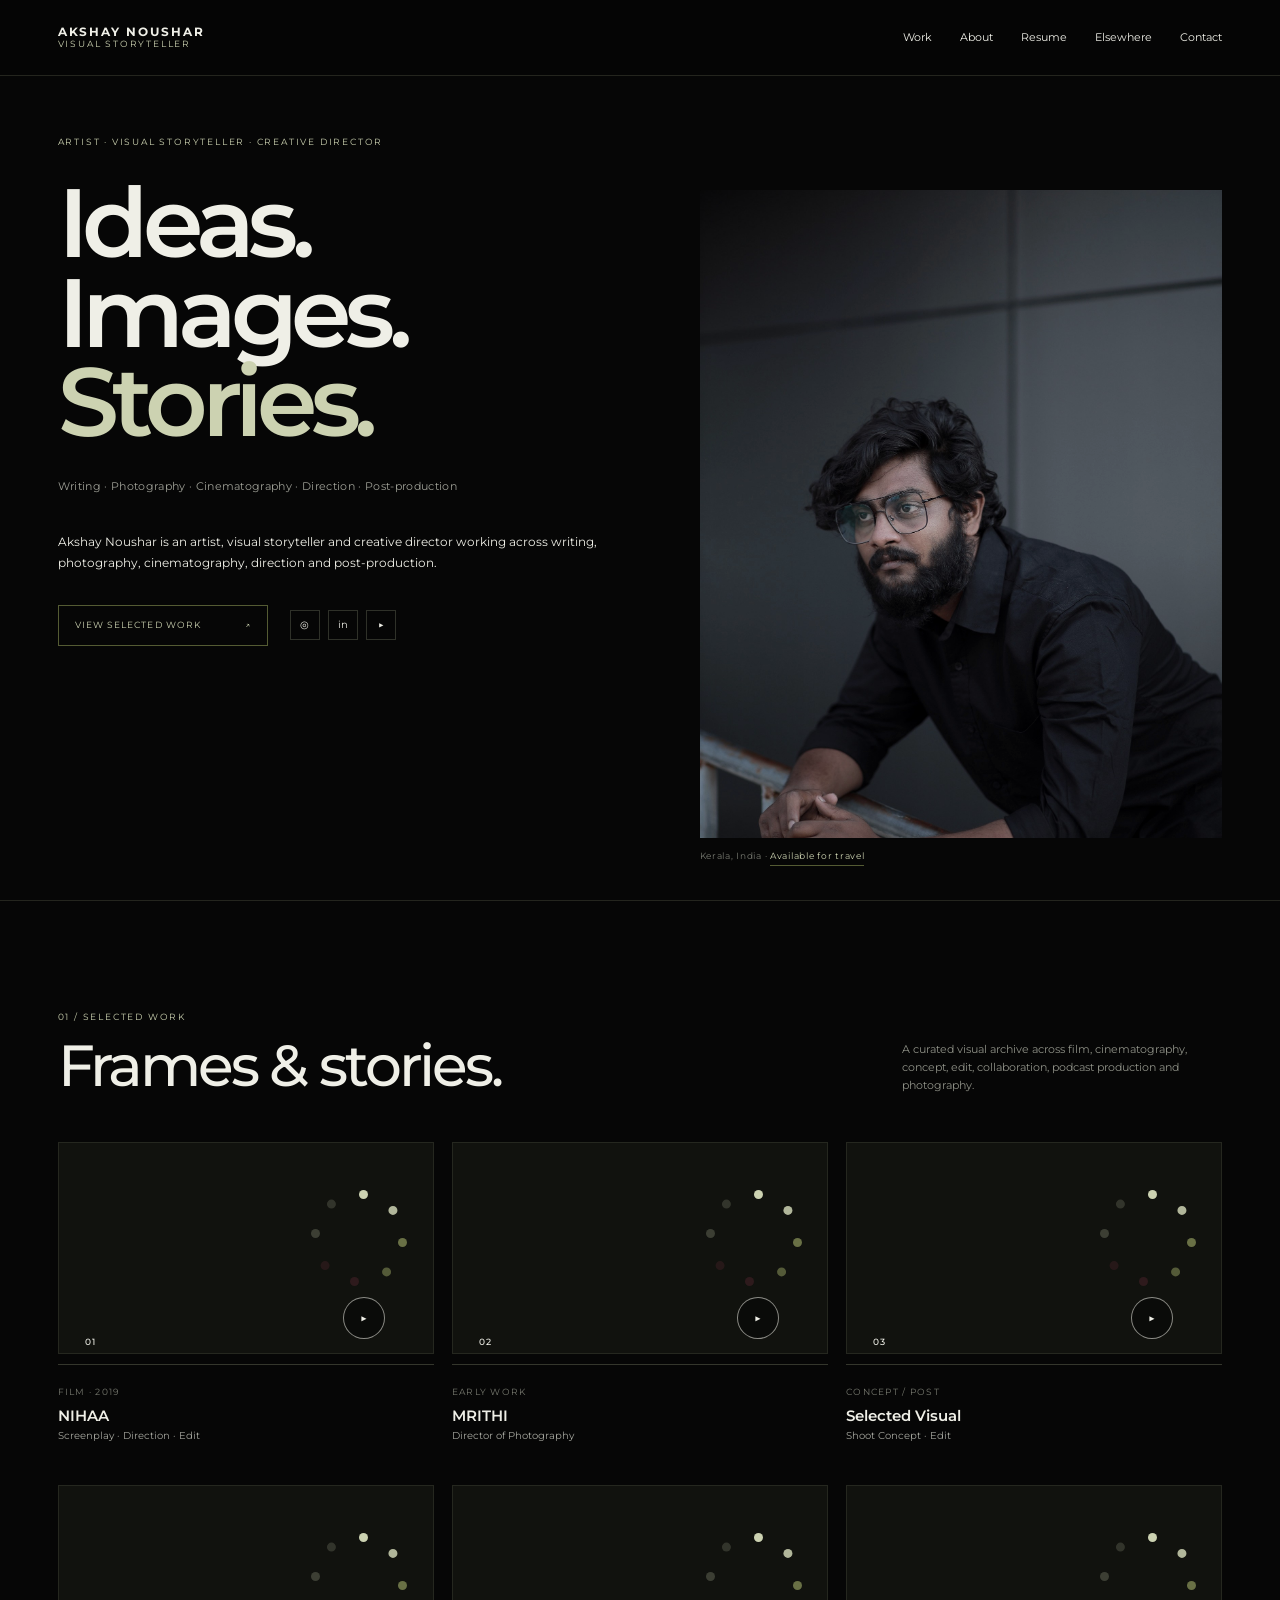
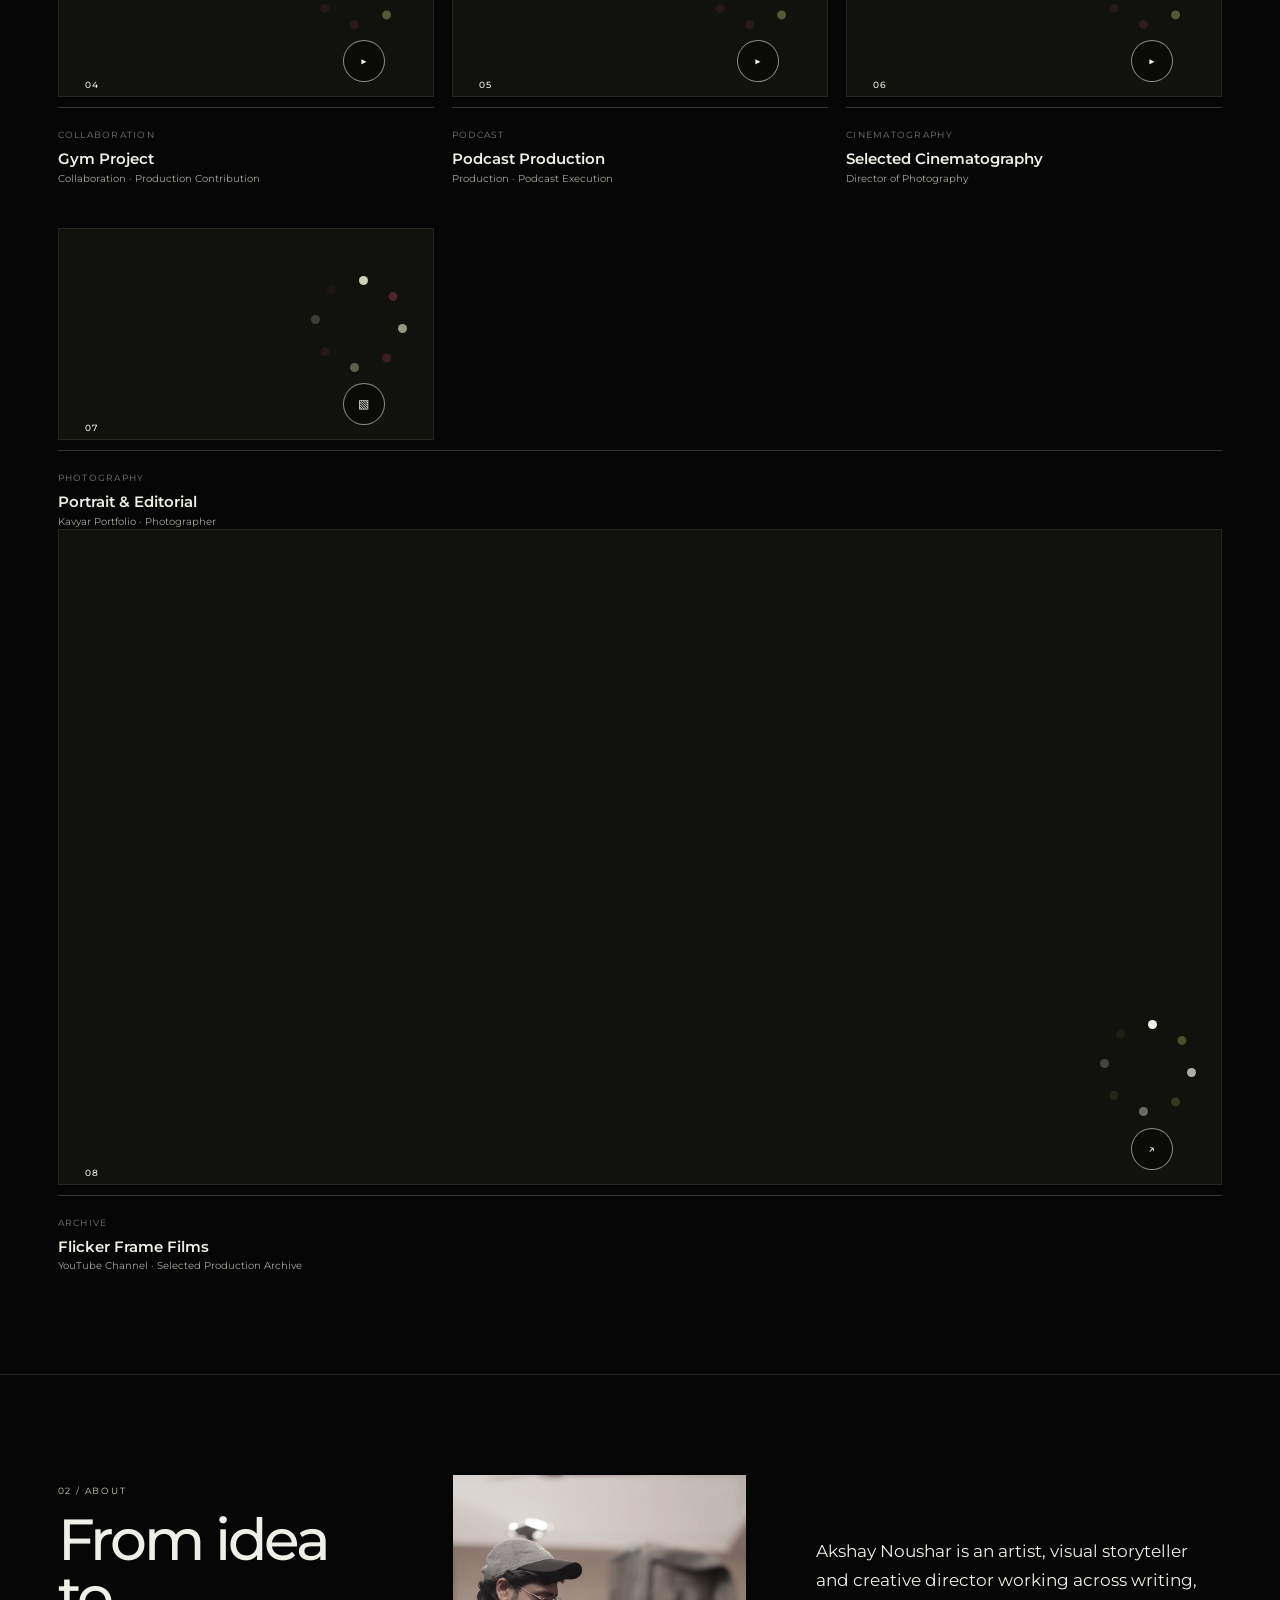
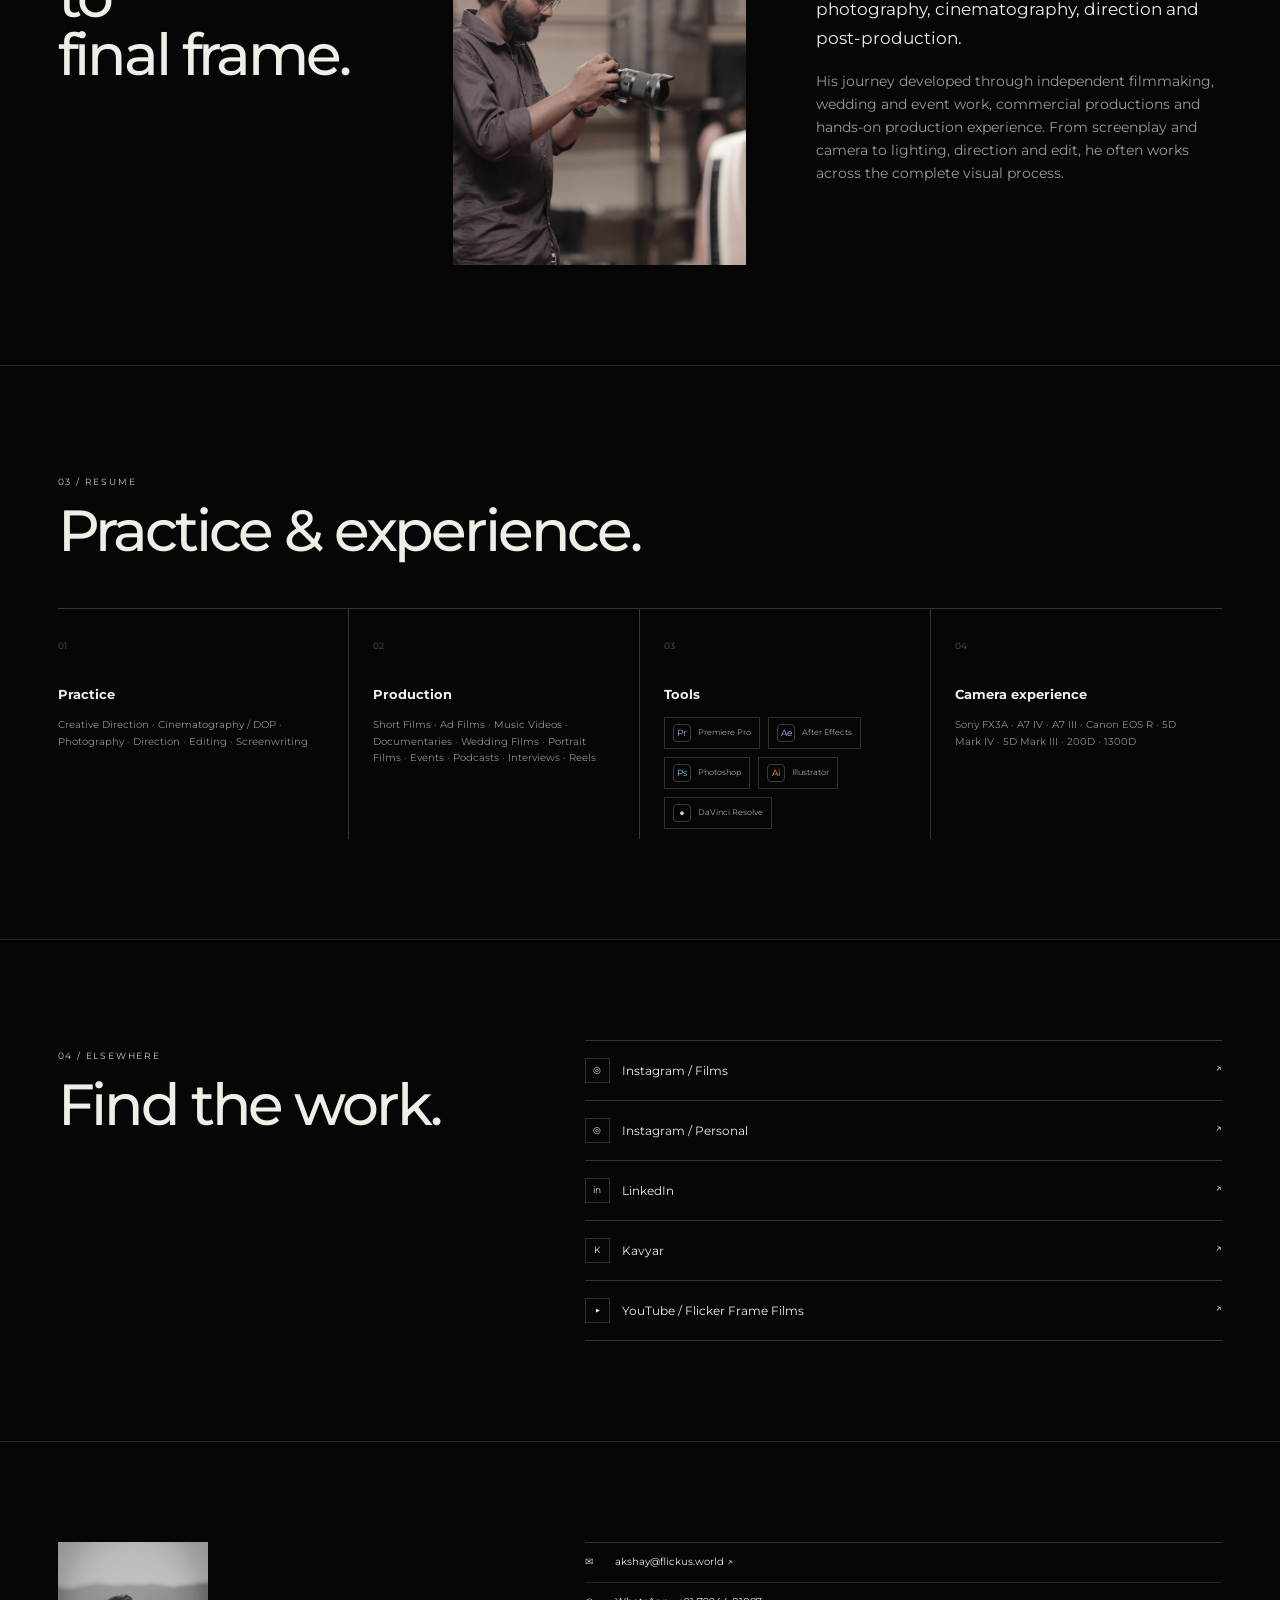
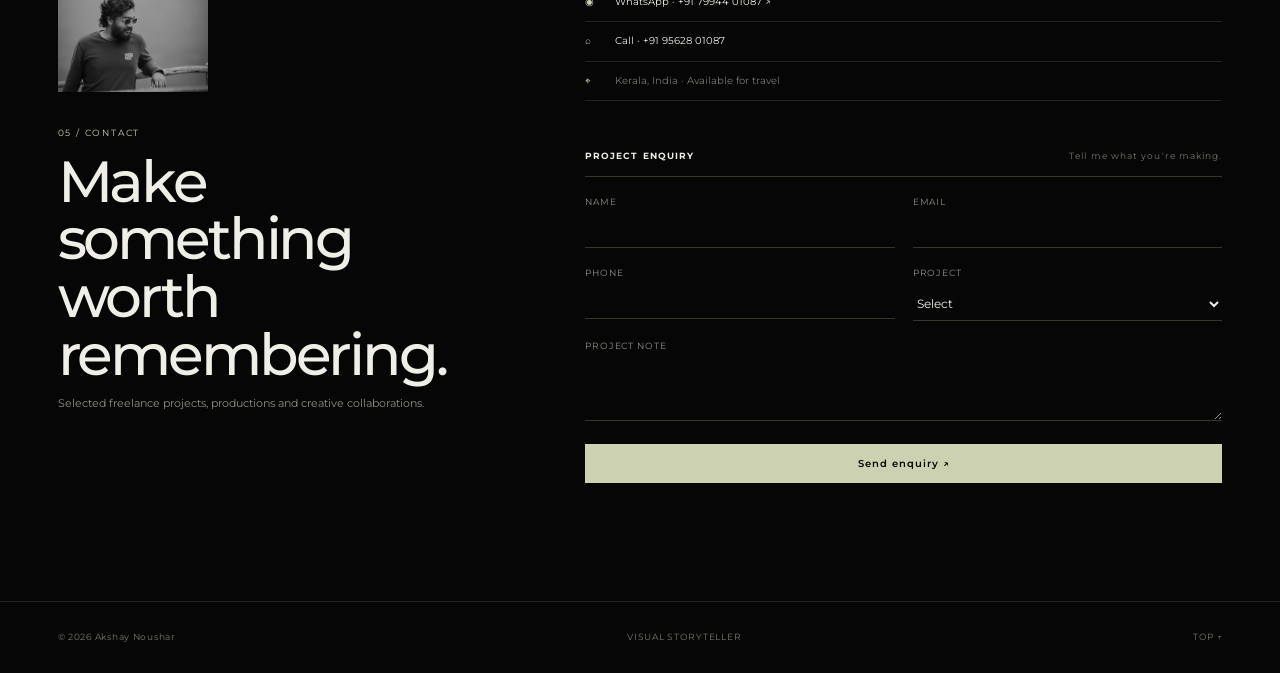
==== index.html @ 93a78020 "Add files via upload" ====
<!doctype html>
<html lang="en">
<head>
  <meta charset="utf-8">
  <meta name="viewport" content="width=device-width,initial-scale=1">
  <meta name="description" content="Akshay Noushar — Artist, Visual Storyteller and Creative Director working across writing, photography, cinematography, direction and post-production.">
  <meta name="theme-color" content="#060606">
  <title>Akshay Noushar — Visual Storyteller</title>
  <link rel="preconnect" href="https://fonts.googleapis.com">
  <link rel="preconnect" href="https://fonts.gstatic.com" crossorigin>
  <link href="https://fonts.googleapis.com/css2?family=Montserrat:wght@400;500;600;700&display=swap" rel="stylesheet">
  <link rel="stylesheet" href="styles.css">
</head>
<body>
<header class="site-header">
  <a class="brand" href="#top"><strong>AKSHAY NOUSHAR</strong><span>VISUAL STORYTELLER</span></a>
  <button class="menu-toggle" type="button" aria-label="Toggle navigation" aria-expanded="false">MENU</button>
  <nav><a href="#work">Work</a><a href="#about">About</a><a href="#resume">Resume</a><a href="#elsewhere">Elsewhere</a><a href="#contact">Contact</a></nav>
</header>

<main id="top">
  <section class="hero">
    <div class="hero-left">
      <p class="eyebrow">Artist · Visual Storyteller · Creative Director</p>
      <h1>Ideas.<br>Images.<br><span>Stories.</span></h1>
      <p class="hero-disciplines">Writing · Photography · Cinematography · Direction · Post-production</p>

      <div class="hero-intro">
        <p>Akshay Noushar is an artist, visual storyteller and creative director working across writing, photography, cinematography, direction and post-production.</p>
        <p class="muted">His journey developed through independent filmmaking, wedding and event work, commercial productions and hands-on production experience.</p>
      </div>

      <div class="hero-actions">
        <a class="primary-action" href="#work">View selected work <span>↗</span></a>
        <div class="hero-socials" aria-label="Social links">
          <a href="https://www.instagram.com/akshaynoushar_films/" target="_blank" rel="noopener" title="Instagram">◎</a>
          <a href="https://www.linkedin.com/in/akshay-noushar-1275891a0" target="_blank" rel="noopener" title="LinkedIn">in</a>
          <a href="https://youtube.com/@flickerframefilms?si=Lrnjm6PHdByJKTtD" target="_blank" rel="noopener" title="YouTube">▶</a>
        </div>
      </div>

      
    </div>

    <figure class="identity-reveal">
      <img src="assets/akshay-hero.jpg" alt="Akshay Noushar portrait">
      <figcaption>Kerala, India · <span>Available for travel</span></figcaption>
    </figure>
  </section>

  <section id="work" class="section">
    <div class="section-head">
      <div>
        <p class="eyebrow">01 / Selected work</p>
        <h2>Frames & stories.</h2>
      </div>
      <p>A curated visual archive across film, cinematography, concept, edit, collaboration, podcast production and photography.</p>
    </div>

    <div class="work-grid unified-work-grid">
      <a class="work-card media-card" href="https://youtu.be/g0v5l4ZB77M?si=HscOxM4LZ2izYEeh" target="_blank" rel="noopener">
        <div class="work-visual media-preview video-preview" style="--thumb:url('https://i.ytimg.com/vi/g0v5l4ZB77M/hqdefault.jpg')">
          <span class="media-index">01</span>
          <span class="motion-preview video-motion" aria-hidden="true">
            <span class="motion-ring">
              <i></i><i></i><i></i><i></i><i></i><i></i><i></i><i></i>
            </span>
            <b>▶</b>
          </span>
        </div>
        <div class="work-info">
          <small>Film · 2019</small>
          <h3>NIHAA</h3>
          <p>Screenplay · Direction · Edit</p>
        </div>
      </a>

      <a class="work-card media-card" href="https://youtu.be/LezGsm8gtJg?si=2vTfjHNnw-GvlhfK" target="_blank" rel="noopener">
        <div class="work-visual media-preview video-preview" style="--thumb:url('https://i.ytimg.com/vi/LezGsm8gtJg/hqdefault.jpg')">
          <span class="media-index">02</span>
          <span class="motion-preview video-motion" aria-hidden="true">
            <span class="motion-ring">
              <i></i><i></i><i></i><i></i><i></i><i></i><i></i><i></i>
            </span>
            <b>▶</b>
          </span>
        </div>
        <div class="work-info">
          <small>Early work</small>
          <h3>MRITHI</h3>
          <p>Director of Photography</p>
        </div>
      </a>

      <a class="work-card media-card" href="https://youtu.be/LINzHMtp7-U?si=jZ2MEyBoLm7suoaO" target="_blank" rel="noopener">
        <div class="work-visual media-preview video-preview" style="--thumb:url('https://i.ytimg.com/vi/LINzHMtp7-U/hqdefault.jpg')">
          <span class="media-index">03</span>
          <span class="motion-preview video-motion" aria-hidden="true">
            <span class="motion-ring">
              <i></i><i></i><i></i><i></i><i></i><i></i><i></i><i></i>
            </span>
            <b>▶</b>
          </span>
        </div>
        <div class="work-info">
          <small>Concept / Post</small>
          <h3>Selected Visual</h3>
          <p>Shoot Concept · Edit</p>
        </div>
      </a>

      <a class="work-card media-card" href="https://youtu.be/7NHYFHcjkng?si=zyYX8doVKWK6XlRh" target="_blank" rel="noopener">
        <div class="work-visual media-preview video-preview" style="--thumb:url('https://i.ytimg.com/vi/7NHYFHcjkng/hqdefault.jpg')">
          <span class="media-index">04</span>
          <span class="motion-preview video-motion" aria-hidden="true">
            <span class="motion-ring">
              <i></i><i></i><i></i><i></i><i></i><i></i><i></i><i></i>
            </span>
            <b>▶</b>
          </span>
        </div>
        <div class="work-info">
          <small>Collaboration</small>
          <h3>Gym Project</h3>
          <p>Collaboration · Production Contribution</p>
        </div>
      </a>

      <a class="work-card media-card" href="https://youtu.be/h9VwuTXTo1c?si=K-30pRHix6nvOApI" target="_blank" rel="noopener">
        <div class="work-visual media-preview video-preview" style="--thumb:url('https://i.ytimg.com/vi/h9VwuTXTo1c/hqdefault.jpg')">
          <span class="media-index">05</span>
          <span class="motion-preview video-motion" aria-hidden="true">
            <span class="motion-ring">
              <i></i><i></i><i></i><i></i><i></i><i></i><i></i><i></i>
            </span>
            <b>▶</b>
          </span>
        </div>
        <div class="work-info">
          <small>Podcast</small>
          <h3>Podcast Production</h3>
          <p>Production · Podcast Execution</p>
        </div>
      </a>

      <a class="work-card media-card" href="https://youtu.be/4HeXSKbcxkw?si=KJ66ke9r1fx-a3RX" target="_blank" rel="noopener">
        <div class="work-visual media-preview video-preview" style="--thumb:url('https://i.ytimg.com/vi/4HeXSKbcxkw/hqdefault.jpg')">
          <span class="media-index">06</span>
          <span class="motion-preview video-motion" aria-hidden="true">
            <span class="motion-ring">
              <i></i><i></i><i></i><i></i><i></i><i></i><i></i><i></i>
            </span>
            <b>▶</b>
          </span>
        </div>
        <div class="work-info">
          <small>Cinematography</small>
          <h3>Selected Cinematography</h3>
          <p>Director of Photography</p>
        </div>
      </a>

      <a class="work-card media-card" href="https://kavyar.com/t69mpfy2e90n" target="_blank" rel="noopener">
        <div class="work-visual media-preview gallery-preview">
          <span class="media-index">07</span>
          <span class="motion-preview gallery-motion" aria-hidden="true">
            <span class="motion-ring">
              <i></i><i></i><i></i><i></i><i></i><i></i><i></i><i></i>
            </span>
            <b>▧</b>
          </span>
        </div>
          <span class="media-action gallery-action" aria-hidden="true">▧</span>
        </div>
        <div class="work-info">
          <small>Photography</small>
          <h3>Portrait & Editorial</h3>
          <p>Kavyar Portfolio · Photographer</p>
        </div>
      </a>

      <a class="work-card media-card" href="https://youtube.com/@flickerframefilms?si=Lrnjm6PHdByJKTtD" target="_blank" rel="noopener">
        <div class="work-visual media-preview archive-preview">
          <span class="media-index">08</span>
          <span class="motion-preview archive-motion" aria-hidden="true">
            <span class="motion-ring">
              <i></i><i></i><i></i><i></i><i></i><i></i><i></i><i></i>
            </span>
            <b>↗</b>
          </span>
        </div>
          <span class="media-action external-action" aria-hidden="true">↗</span>
        </div>
        <div class="work-info">
          <small>Archive</small>
          <h3>Flicker Frame Films</h3>
          <p>YouTube Channel · Selected Production Archive</p>
        </div>
      </a>
    </div>
  </section>

  <section id="about" class="section about">
    <div class="about-title"><p class="eyebrow">02 / About</p><h2>From idea to<br>final frame.</h2></div>
    <figure class="about-image"><img src="assets/akshay-working.jpg" alt="Akshay Noushar working with a camera"></figure>
    <div class="about-copy">
      <p class="lead">Akshay Noushar is an artist, visual storyteller and creative director working across writing, photography, cinematography, direction and post-production.</p>
      <p>His journey developed through independent filmmaking, wedding and event work, commercial productions and hands-on production experience. From screenplay and camera to lighting, direction and edit, he often works across the complete visual process.</p>
    </div>
  </section>

  <section id="resume" class="section">
    <div class="section-head"><div><p class="eyebrow">03 / Resume</p><h2>Practice & experience.</h2></div></div>
    <div class="resume-grid">
      <div><span>01</span><h3>Practice</h3><p>Creative Direction · Cinematography / DOP · Photography · Direction · Editing · Screenwriting</p></div>
      <div><span>02</span><h3>Production</h3><p>Short Films · Ad Films · Music Videos · Documentaries · Wedding Films · Portrait Films · Events · Podcasts · Interviews · Reels</p></div>
      <div>
        <span>03</span><h3>Tools</h3>
        <div class="tool-list">
          <span class="tool-pill"><i class="app-icon pr">Pr</i>Premiere Pro</span>
          <span class="tool-pill"><i class="app-icon ae">Ae</i>After Effects</span>
          <span class="tool-pill"><i class="app-icon ps">Ps</i>Photoshop</span>
          <span class="tool-pill"><i class="app-icon ai">Ai</i>Illustrator</span>
          <span class="tool-pill"><i class="app-icon dv">●</i>DaVinci Resolve</span>
        </div>
      </div>
      <div><span>04</span><h3>Camera experience</h3><p>Sony FX3A · A7 IV · A7 III · Canon EOS R · 5D Mark IV · 5D Mark III · 200D · 1300D</p></div>
    </div>
  </section>

  <section id="elsewhere" class="section elsewhere">
    <div><p class="eyebrow">04 / Elsewhere</p><h2>Find the work.</h2></div>
    <div class="link-list">
      <a href="https://www.instagram.com/akshaynoushar_films/" target="_blank" rel="noopener"><span><i>◎</i>Instagram / Films</span><b>↗</b></a>
      <a href="https://www.instagram.com/akshay__noushar/" target="_blank" rel="noopener"><span><i>◎</i>Instagram / Personal</span><b>↗</b></a>
      <a href="https://www.linkedin.com/in/akshay-noushar-1275891a0" target="_blank" rel="noopener"><span><i>in</i>LinkedIn</span><b>↗</b></a>
      <a href="https://kavyar.com/t69mpfy2e90n" target="_blank" rel="noopener"><span><i>K</i>Kavyar</span><b>↗</b></a>
      <a href="https://youtube.com/@flickerframefilms?si=Lrnjm6PHdByJKTtD" target="_blank" rel="noopener"><span><i>▶</i>YouTube / Flicker Frame Films</span><b>↗</b></a>
    </div>
  </section>

  <section id="contact" class="section contact">
    <div class="contact-identity">
      <img src="assets/akshay-about.jpg" alt="Akshay Noushar">
      <p class="eyebrow">05 / Contact</p>
      <h2>Make something<br>worth remembering.</h2>
      <p>Selected freelance projects, productions and creative collaborations.</p>
    </div>

    <div class="contact-side">
      <div class="direct-links">
        <a href="mailto:akshay@flickus.world"><i>✉</i>akshay@flickus.world ↗</a>
        <a href="https://wa.me/917994401087" target="_blank" rel="noopener"><i>◉</i>WhatsApp · +91 79944 01087 ↗</a>
        <a href="tel:+919562801087"><i>⌕</i>Call · +91 95628 01087</a>
        <span><i>⌖</i>Kerala, India · Available for travel</span>
      </div>

      <form id="enquiry-form" class="enquiry-form">
        <div class="form-heading"><strong>PROJECT ENQUIRY</strong><span>Tell me what you're making.</span></div>
        <label>Name<input name="name" type="text" required></label>
        <label>Email<input name="email" type="email" required></label>
        <label>Phone<input name="phone" type="tel"></label>
        <label>Project<select name="project_type" required><option value="" selected disabled>Select</option><option>Photography</option><option>Cinematography</option><option>Direction</option><option>Editing / Post-production</option><option>Creative Direction</option><option>Other</option></select></label>
        <label>Project note<textarea name="message" rows="3" required></textarea></label>
        <button type="submit">Send enquiry ↗</button>
        <p id="form-status" class="form-status" aria-live="polite"></p>
      </form>
    </div>
  </section>
</main>

<footer><span>© <span id="year"></span> Akshay Noushar</span><span>VISUAL STORYTELLER</span><a href="#top">TOP ↑</a></footer>
<script src="script.js"></script>
</body>
</html>
---- styles.css ----
*{box-sizing:border-box}html{scroll-behavior:smooth}body{margin:0;background:#060606;color:#efefe7;font-family:"Montserrat",sans-serif;font-size:14px;line-height:1.65}a{color:inherit;text-decoration:none}img{display:block;width:100%}.site-header{height:76px;padding:0 4.5vw;display:flex;align-items:center;justify-content:space-between;position:sticky;top:0;z-index:20;background:rgba(6,6,6,.92);backdrop-filter:blur(16px);border-bottom:1px solid #24251e}.brand{display:flex;flex-direction:column;line-height:1.15}.brand strong{font-size:12px;letter-spacing:.16em}.brand span,.eyebrow{font-size:9px;letter-spacing:.2em;text-transform:uppercase;color:#ccd2b1}.site-header nav{display:flex;gap:28px;font-size:11px}.site-header nav a:hover{color:#ccd2b1}.menu-toggle{display:none;background:none;border:0;color:#efefe7;font:600 10px Montserrat;letter-spacing:.15em}

.hero{min-height:calc(100vh - 76px);padding:5.5vh 4.5vw 4vh;display:grid;grid-template-columns:minmax(0,1.05fr) minmax(360px,.95fr);gap:5vw;align-items:stretch}.hero-left{display:flex;flex-direction:column;min-width:0}.hero h1{font-size:clamp(58px,7.6vw,124px);line-height:.92;letter-spacing:-.065em;margin:20px 0 30px;font-weight:600}.hero h1 span{color:#ccd2b1}.hero-disciplines{font-size:11px;color:#9d9e95;letter-spacing:.03em;margin:0 0 34px}.hero-intro{max-width:620px;display:grid;gap:12px;margin-bottom:34px}.hero-intro p{font-size:14px;line-height:1.8;margin:0}.hero-intro .muted{color:#8c8e84;font-size:11px;max-width:560px}.hero-utility{margin-top:auto;display:grid;grid-template-columns:repeat(3,minmax(0,1fr));gap:22px;border-bottom:1px solid #2b2d25;padding-bottom:22px}.utility-group{min-width:0}.utility-group small{display:block;color:#77796f;font-size:8px;letter-spacing:.16em;margin-bottom:10px}.icon-row{display:flex;align-items:center;gap:12px;min-height:30px}.icon-row a,.icon-row span{width:28px;height:28px;display:grid;place-items:center;border:1px solid #2f3129;font-size:11px;font-weight:600;line-height:1;color:#efefe7}.icon-row a:hover{border-color:#ccd2b1;color:#ccd2b1}.app-icon{font-style:normal;border-radius:4px;font-size:9px!important}.app-icon.pr{color:#c9a7ff}.app-icon.ae{color:#a9b3ff}.app-icon.ps{color:#69d4ff}.app-icon.ai{color:#ff9e48}.app-icon.dv{color:#b9d6a5}.scroll-link{font-size:10px;letter-spacing:.1em;color:#ccd2b1;padding-top:18px;align-self:flex-start}

.identity-reveal{margin:0;align-self:stretch;display:flex;flex-direction:column;justify-content:flex-end;min-height:0}.identity-reveal img{width:100%;height:min(76vh,820px);object-fit:cover;object-position:center 40%;filter:saturate(.76) contrast(1.03)}.identity-reveal figcaption{font-size:9px;color:#797b72;margin-top:11px;letter-spacing:.08em}.identity-reveal figcaption span{color:#ccd2b1;border-bottom:1px solid #545b33;padding-bottom:4px}

.section{padding:100px 4.5vw;border-top:1px solid #24251e}.section-head{display:grid;grid-template-columns:1fr 320px;gap:40px;align-items:end;margin-bottom:48px}.section h2{font-size:clamp(34px,4.5vw,70px);line-height:1;letter-spacing:-.055em;margin:12px 0 0;font-weight:500}.section-head>p{font-size:11px;color:#8e9086;margin:0}

.work-grid{display:grid;grid-template-columns:repeat(3,1fr);gap:42px 18px}.work-card{display:block}.work-visual{aspect-ratio:16/9;padding:14px;display:flex;align-items:flex-end;justify-content:space-between;overflow:hidden;position:relative;transition:transform .35s ease,filter .35s ease;background:#171812}.work-visual::before{content:"";position:absolute;inset:0;background-image:var(--thumb);background-size:cover;background-position:center;filter:grayscale(.15) saturate(.75) contrast(1.05);transform:scale(1.02);transition:transform .45s ease,filter .45s ease}.work-visual::after{content:"";position:absolute;inset:0;background:linear-gradient(to top,rgba(6,6,6,.68),rgba(6,6,6,.05) 58%)}.work-visual.wine-tint::after{background:linear-gradient(to top,rgba(91,39,50,.72),rgba(6,6,6,.08) 62%)}.work-visual.sage-tint::after{background:linear-gradient(to top,rgba(204,210,177,.5),rgba(6,6,6,.06) 60%)}.work-visual.ink-tint::after{background:linear-gradient(to top,rgba(6,6,6,.82),rgba(6,6,6,.08) 64%)}.work-visual.moss-tint::after{background:linear-gradient(to top,rgba(84,91,51,.74),rgba(6,6,6,.06) 60%)}.work-card:hover .work-visual{transform:translateY(-3px)}.work-card:hover .work-visual::before{transform:scale(1.055);filter:grayscale(0) saturate(.9) contrast(1.05)}.work-visual span,.work-visual b{position:relative;z-index:2;font-size:9px;letter-spacing:.12em;font-weight:500}.editorial-preview{background:linear-gradient(135deg,#151712 0 48%,#545b33 48% 52%,#5b2732 52% 100%)}.editorial-preview::before,.editorial-preview::after{display:none}.editorial-word{position:absolute;left:14px;top:14px;font-size:clamp(20px,2.2vw,34px);line-height:.9;letter-spacing:-.04em;font-weight:600;color:#efefe7;opacity:.9}.work-info{padding-top:14px;border-top:1px solid #34362c;margin-top:10px}.work-info small{color:#77796f;font-size:9px;text-transform:uppercase;letter-spacing:.14em}.work-info h3{font-size:15px;margin:5px 0 2px;font-weight:600}.work-info p{font-size:10px;color:#a4a59d;margin:0}

.about{display:grid;grid-template-columns:.8fr .72fr 1fr;gap:5.5vw;align-items:start}.about-image{margin:0;overflow:hidden}.about-image img{aspect-ratio:3/4;object-fit:cover;object-position:28% center;filter:grayscale(.08) saturate(.78)}.about-copy{padding-top:45px;max-width:560px}.about-copy p{color:#9b9c94}.about-copy .lead{font-size:17px;line-height:1.7;color:#efefe7}

.resume-grid{display:grid;grid-template-columns:repeat(4,1fr);border-top:1px solid #34362c}.resume-grid>div{padding:24px 24px 10px 0;border-right:1px solid #34362c;min-height:190px}.resume-grid>div+div{padding-left:24px}.resume-grid>div:last-child{border-right:0}.resume-grid>div>span{font-size:9px;color:#545b33}.resume-grid h3{font-size:13px;margin:28px 0 12px}.resume-grid p{font-size:10px;color:#8f9188}.tool-list{display:flex;flex-wrap:wrap;gap:8px}.tool-pill{display:inline-flex!important;align-items:center;gap:7px;border:1px solid #2f3129;padding:6px 8px;font-size:8px!important;color:#a8aa9f!important}.tool-pill .app-icon{display:inline-grid;place-items:center;width:18px;height:18px;border:1px solid #393b32}

.elsewhere{display:grid;grid-template-columns:.8fr 1.2fr;gap:8vw}.link-list{border-top:1px solid #34362c}.link-list a{display:flex;justify-content:space-between;padding:17px 0;border-bottom:1px solid #34362c;font-size:12px}.link-list a:hover{color:#ccd2b1}.link-list a span{display:flex;align-items:center;gap:12px}.link-list i{display:grid;place-items:center;width:25px;height:25px;border:1px solid #2f3129;font-style:normal;font-size:9px}.link-list b{font-weight:400}

.contact{display:grid;grid-template-columns:.8fr 1.2fr;gap:8vw}.contact-identity img{width:150px;aspect-ratio:1/1;object-fit:cover;object-position:center 30%;margin-bottom:34px;filter:grayscale(1);opacity:.82}.contact-identity>p:not(.eyebrow){max-width:390px;color:#8e9086;font-size:11px}.direct-links{display:flex;flex-direction:column;border-top:1px solid #34362c;margin-bottom:48px}.direct-links>*{padding:11px 0;border-bottom:1px solid #24251e;font-size:10px;display:flex;align-items:center;gap:10px}.direct-links i{font-style:normal;width:20px;color:#ccd2b1}.direct-links a:hover{color:#ccd2b1}.direct-links span{color:#77796f}

.enquiry-form{display:grid;grid-template-columns:1fr 1fr;gap:18px}.form-heading{grid-column:1/-1;display:flex;justify-content:space-between;border-bottom:1px solid #34362c;padding-bottom:12px}.form-heading strong,.form-heading span{font-size:9px;letter-spacing:.12em}.form-heading span{color:#77796f}.enquiry-form label{font-size:9px;text-transform:uppercase;letter-spacing:.1em;color:#8f9188}.enquiry-form input,.enquiry-form select,.enquiry-form textarea{width:100%;margin-top:6px;background:transparent;border:0;border-bottom:1px solid #34362c;color:#efefe7;padding:8px 0;font:400 12px Montserrat;outline:none;border-radius:0}.enquiry-form textarea{resize:vertical}.enquiry-form label:last-of-type{grid-column:1/-1}.enquiry-form button{grid-column:1/-1;background:#ccd2b1;color:#060606;border:0;padding:13px 16px;font:600 10px Montserrat;letter-spacing:.1em;cursor:pointer}.enquiry-form button:hover{background:#545b33;color:#efefe7}.form-status{grid-column:1/-1;font-size:10px;color:#ccd2b1;margin:0}footer{padding:28px 4.5vw;border-top:1px solid #24251e;display:flex;justify-content:space-between;font-size:9px;color:#77796f;letter-spacing:.08em}

@media(max-width:980px){.hero{grid-template-columns:1fr .8fr;gap:4vw}.hero-utility{grid-template-columns:1fr 1fr}.utility-group:last-child{grid-column:1/-1}.work-grid{grid-template-columns:repeat(2,1fr)}.resume-grid{grid-template-columns:1fr 1fr}.resume-grid>div:nth-child(2){border-right:0}}

@media(max-width:850px){.site-header{height:66px}.menu-toggle{display:block}.site-header nav{display:none;position:absolute;top:66px;left:0;right:0;background:#060606;padding:25px 4.5vw;flex-direction:column;border-bottom:1px solid #34362c}.site-header nav.open{display:flex}.hero{min-height:auto;padding-top:55px;grid-template-columns:1fr}.hero h1{font-size:clamp(58px,16vw,100px)}.identity-reveal{width:min(72vw,520px);justify-self:end}.identity-reveal img{height:auto;aspect-ratio:3/4}.hero-utility{grid-template-columns:repeat(3,1fr)}.utility-group:last-child{grid-column:auto}.section{padding:72px 4.5vw}.section-head{grid-template-columns:1fr;margin-bottom:34px}.section-head>p{max-width:420px}.about{grid-template-columns:1fr 1fr}.about-title{grid-column:1/-1}.about-copy{padding-top:0}.elsewhere,.contact{grid-template-columns:1fr;gap:48px}}

@media(max-width:560px){.hero{padding-left:5vw;padding-right:5vw}.hero h1{font-size:16vw;line-height:.96}.hero-disciplines{font-size:9px;line-height:1.8}.hero-intro p{font-size:12px}.hero-utility{grid-template-columns:1fr 1fr;gap:18px}.utility-group:last-child{grid-column:1/-1}.identity-reveal{width:100%}.section{padding:62px 5vw}.work-grid{grid-template-columns:1fr}.work-info h3{font-size:13px}.about{grid-template-columns:1fr}.about-title{grid-column:auto}.about-image{width:78vw}.resume-grid{grid-template-columns:1fr}.resume-grid>div,.resume-grid>div+div{padding:18px 0;border-right:0;border-bottom:1px solid #34362c;min-height:0}.resume-grid h3{margin:16px 0 8px}.enquiry-form{grid-template-columns:1fr}.enquiry-form label:last-of-type,.enquiry-form button,.form-heading,.form-status{grid-column:auto}footer{gap:15px;flex-wrap:wrap}}

/* V3.2 final approved composition */
.hero-intro{max-width:540px;margin-top:2px;margin-bottom:28px}
.hero-intro p:first-child{font-size:12px;line-height:1.75}
.hero-intro .muted{display:none}
.hero-actions{display:flex;align-items:center;gap:22px;margin-top:4px}
.primary-action{display:inline-flex;align-items:center;justify-content:space-between;gap:34px;border:1px solid #545b33;padding:12px 16px;min-width:210px;color:#ccd2b1;font-size:9px;letter-spacing:.12em;text-transform:uppercase}
.primary-action:hover{background:#ccd2b1;color:#060606}
.hero-socials{display:flex;gap:8px}
.hero-socials a{width:30px;height:30px;display:grid;place-items:center;border:1px solid #2f3129;font-size:10px}
.hero-socials a:hover{border-color:#ccd2b1;color:#ccd2b1}
.identity-reveal img{height:min(72vh,760px);object-position:center 48%}
.quick-ribbon{margin:0 4.5vw;padding:28px 0 32px;border-top:1px solid #34362c;border-bottom:1px solid #34362c;display:grid;grid-template-columns:1fr 1fr 1.15fr;gap:42px;align-items:start}
.ribbon-group small{display:block;font-size:8px;letter-spacing:.16em;color:#77796f;margin-bottom:12px}
.ribbon-icons{display:flex;gap:10px;align-items:center}
.ribbon-icons .app-icon,.connect-icons>*{width:30px;height:30px;display:grid;place-items:center;border:1px solid #2f3129;font-size:9px}
.connect-icons a:hover{border-color:#ccd2b1;color:#ccd2b1}
.quick-ribbon blockquote{margin:0;padding-left:34px;border-left:1px solid #2f3129;font-size:10px;line-height:1.7;color:#b5b6ae}
@media(max-width:850px){.quick-ribbon{grid-template-columns:1fr 1fr}.quick-ribbon blockquote{grid-column:1/-1;padding:20px 0 0;border-left:0;border-top:1px solid #24251e}.identity-reveal img{height:auto}}
@media(max-width:560px){.hero-actions{align-items:flex-start;flex-direction:column}.quick-ribbon{grid-template-columns:1fr;gap:24px}.quick-ribbon blockquote{grid-column:auto}}


/* Unified media preview system */
.unified-work-grid{align-items:start}
.media-card .media-preview{position:relative;isolation:isolate;border:1px solid #25271f;background:#11120e}
.media-card .media-preview::before{content:"";position:absolute;inset:0;background-image:var(--thumb);background-size:cover;background-position:center;filter:grayscale(.18) saturate(.72) contrast(1.05);transform:scale(1.015);transition:transform .45s ease,filter .45s ease}
.media-card .media-preview::after{content:"";position:absolute;inset:0;background:linear-gradient(to top,rgba(6,6,6,.66),rgba(6,6,6,.03) 62%);z-index:0}
.media-index{position:absolute;left:12px;top:11px;z-index:2;font-size:8px;letter-spacing:.15em;color:#efefe7}
.media-action{position:absolute;right:12px;bottom:12px;z-index:3;width:34px;height:34px;border:1px solid rgba(239,239,231,.72);background:rgba(6,6,6,.48);backdrop-filter:blur(5px);display:grid;place-items:center;border-radius:50%;font-size:11px;color:#efefe7;transition:background .25s ease,color .25s ease,border-color .25s ease,transform .25s ease}
.media-card:hover .media-action{background:#ccd2b1;color:#060606;border-color:#ccd2b1;transform:scale(1.04)}
.media-card:hover .media-preview::before{transform:scale(1.055);filter:grayscale(0) saturate(.92) contrast(1.04)}
.media-card .work-info{min-height:78px}
.media-card .work-info h3{line-height:1.25}
.media-card .work-info p{line-height:1.55}

.gallery-preview{background:linear-gradient(135deg,#171912 0 49%,#545b33 49% 51%,#5b2732 51% 100%)}
.gallery-preview::before,.gallery-preview::after{display:none}
.gallery-art{position:absolute;inset:14px 58px 14px 14px}
.gallery-frame{position:absolute;display:block;border:1px solid rgba(239,239,231,.35);background:linear-gradient(145deg,rgba(239,239,231,.06),rgba(6,6,6,.12))}
.frame-a{left:0;top:10%;width:52%;height:72%;transform:rotate(-4deg)}
.frame-b{left:27%;top:4%;width:56%;height:78%;background:#545b33;transform:rotate(3deg)}
.frame-c{right:0;bottom:0;width:46%;height:64%;background:#5b2732;transform:rotate(-2deg)}
.gallery-action{font-size:14px}

.archive-preview{background:linear-gradient(145deg,#0f100d,#1b1d16)}
.archive-preview::before,.archive-preview::after{display:none}
.archive-mark{position:absolute;left:14px;bottom:14px;font-size:clamp(26px,3vw,48px);font-weight:700;letter-spacing:-.06em;color:#ccd2b1;opacity:.92}
.external-action{font-size:15px}

@media(max-width:560px){
  .media-action{width:32px;height:32px;right:10px;bottom:10px}
  .gallery-art{inset:12px 52px 12px 12px}
}


/* FINAL MOTION SYSTEM — common animated preview language */
.media-card .media-preview{
  background:#11120e!important;
  overflow:hidden;
}
.media-card .media-preview::before,
.media-card .media-preview::after{
  display:none!important;
}
.gallery-preview,
.archive-preview{
  background:#11120e!important;
}
.gallery-art,
.archive-mark,
.media-action{
  display:none!important;
}

.motion-preview{
  position:absolute;
  inset:0;
  display:grid;
  place-items:center;
}
.motion-preview b{
  position:relative;
  z-index:3;
  width:42px;
  height:42px;
  display:grid;
  place-items:center;
  border:1px solid rgba(239,239,231,.56);
  border-radius:50%;
  background:rgba(6,6,6,.54);
  color:#efefe7;
  font-size:12px;
  font-weight:500;
  transition:transform .25s ease,border-color .25s ease,color .25s ease,background .25s ease;
}
.motion-ring{
  position:absolute;
  width:110px;
  height:110px;
  animation:mediaOrbit 3.2s linear infinite;
}
.motion-ring i{
  --dot:9px;
  position:absolute;
  left:50%;
  top:50%;
  width:var(--dot);
  height:var(--dot);
  margin:calc(var(--dot) / -2);
  border-radius:50%;
  background:#ccd2b1;
  transform-origin:0 0;
  opacity:.18;
}
.motion-ring i:nth-child(1){transform:rotate(0deg) translateY(-48px);opacity:1}
.motion-ring i:nth-child(2){transform:rotate(45deg) translateY(-48px);opacity:.86}
.motion-ring i:nth-child(3){transform:rotate(90deg) translateY(-48px);opacity:.7}
.motion-ring i:nth-child(4){transform:rotate(135deg) translateY(-48px);opacity:.54}
.motion-ring i:nth-child(5){transform:rotate(180deg) translateY(-48px);opacity:.4}
.motion-ring i:nth-child(6){transform:rotate(225deg) translateY(-48px);opacity:.3}
.motion-ring i:nth-child(7){transform:rotate(270deg) translateY(-48px);opacity:.23}
.motion-ring i:nth-child(8){transform:rotate(315deg) translateY(-48px);opacity:.18}

.video-motion .motion-ring i:nth-child(1),
.video-motion .motion-ring i:nth-child(2){background:#ccd2b1}
.video-motion .motion-ring i:nth-child(3),
.video-motion .motion-ring i:nth-child(4){background:#8f985c}
.video-motion .motion-ring i:nth-child(5),
.video-motion .motion-ring i:nth-child(6){background:#5b2732}

.gallery-motion .motion-ring i{background:#ccd2b1}
.gallery-motion .motion-ring i:nth-child(even){background:#5b2732}
.archive-motion .motion-ring i{background:#545b33}
.archive-motion .motion-ring i:nth-child(odd){background:#efefe7}

.media-card:hover .motion-ring{
  animation-duration:1.7s;
}
.media-card:hover .motion-preview b{
  transform:scale(1.06);
  border-color:#ccd2b1;
  color:#060606;
  background:#ccd2b1;
}

@keyframes mediaOrbit{
  to{transform:rotate(360deg)}
}

@media (prefers-reduced-motion: reduce){
  .motion-ring{animation:none}
  .media-card:hover .motion-preview b{transform:none}
}
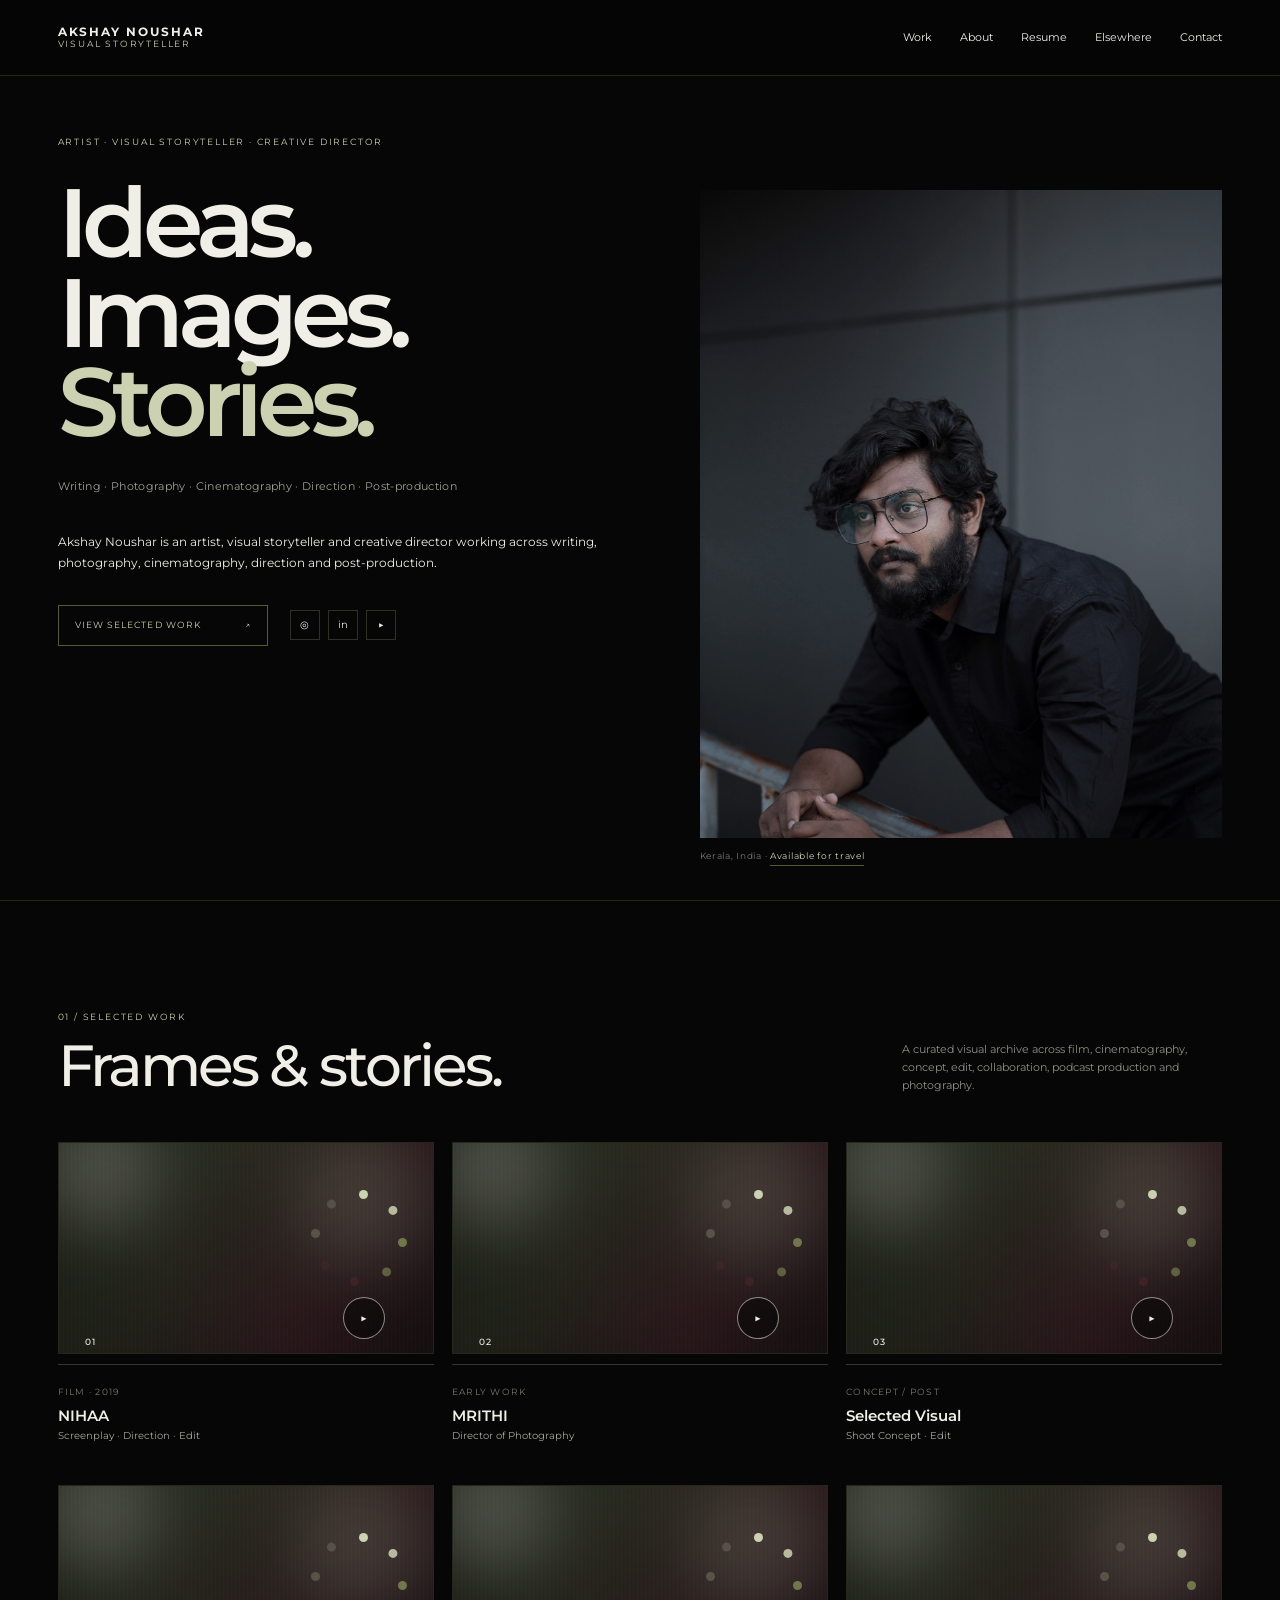
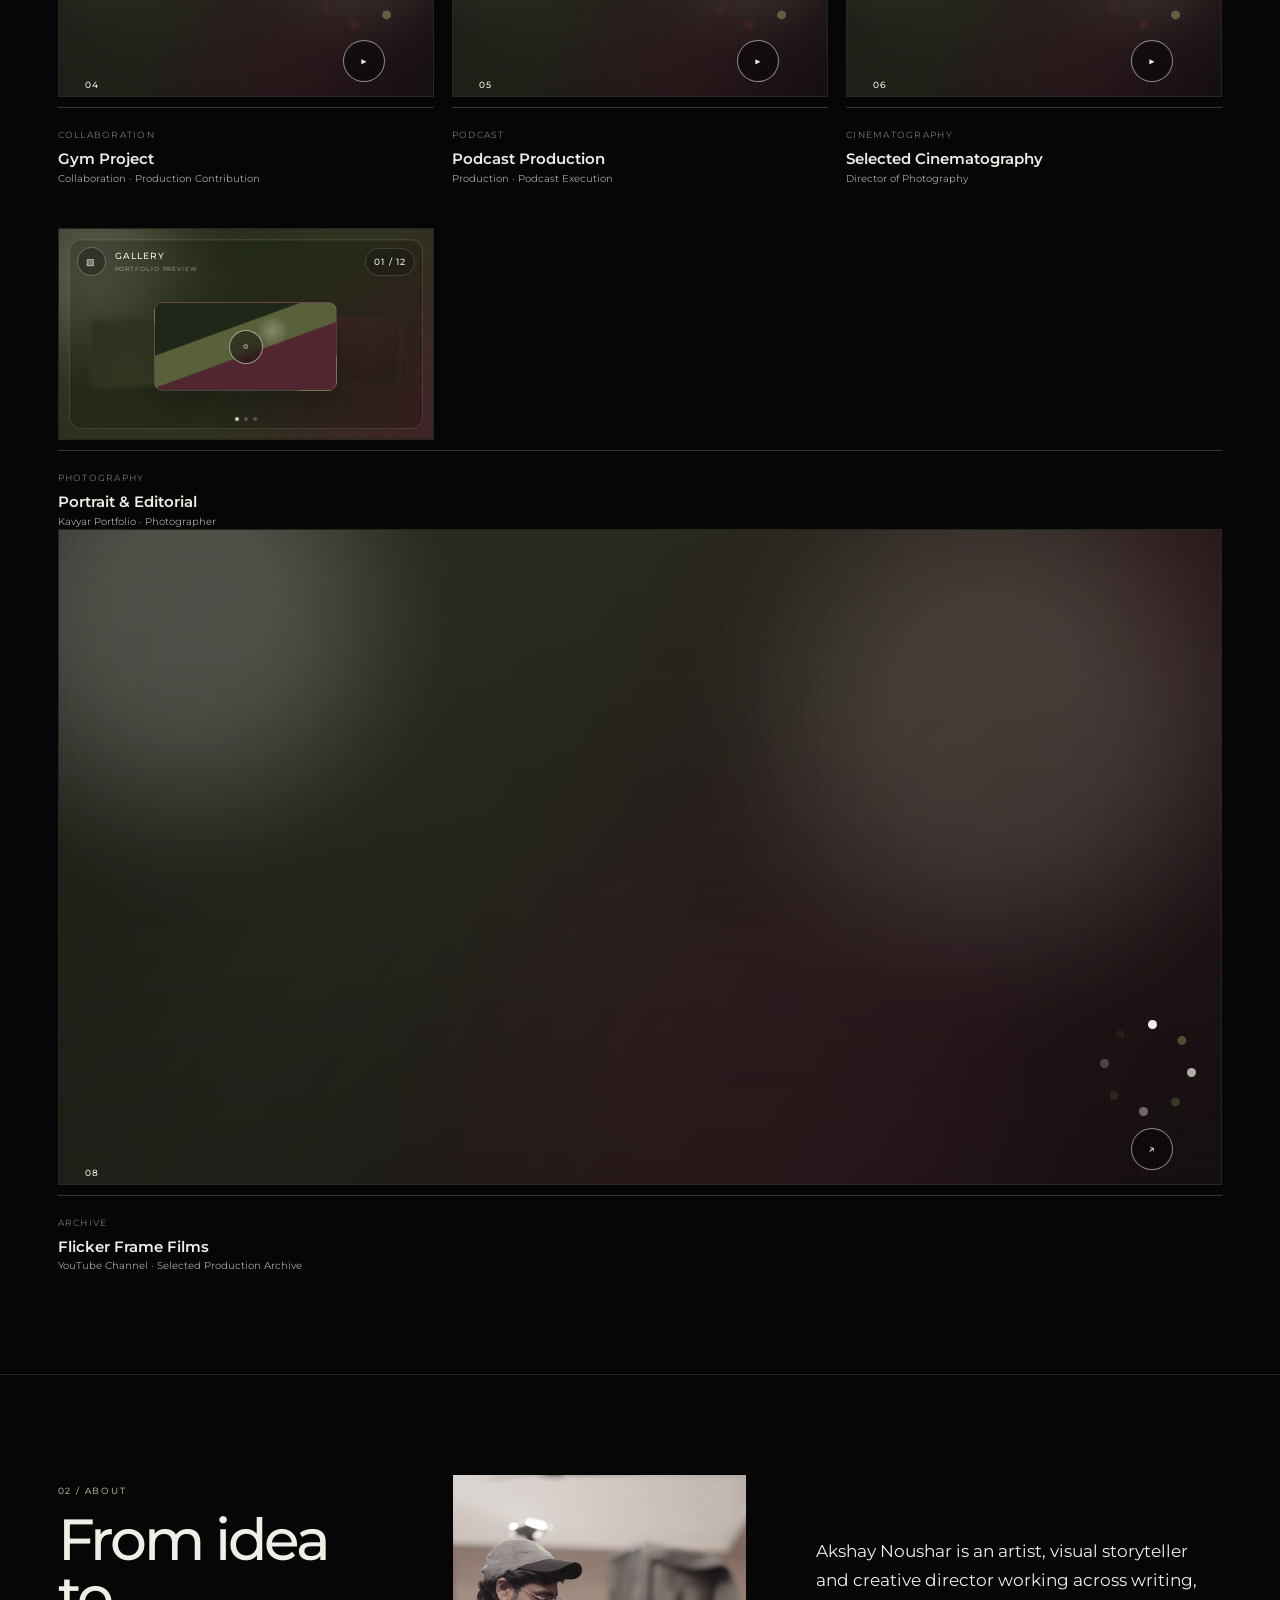
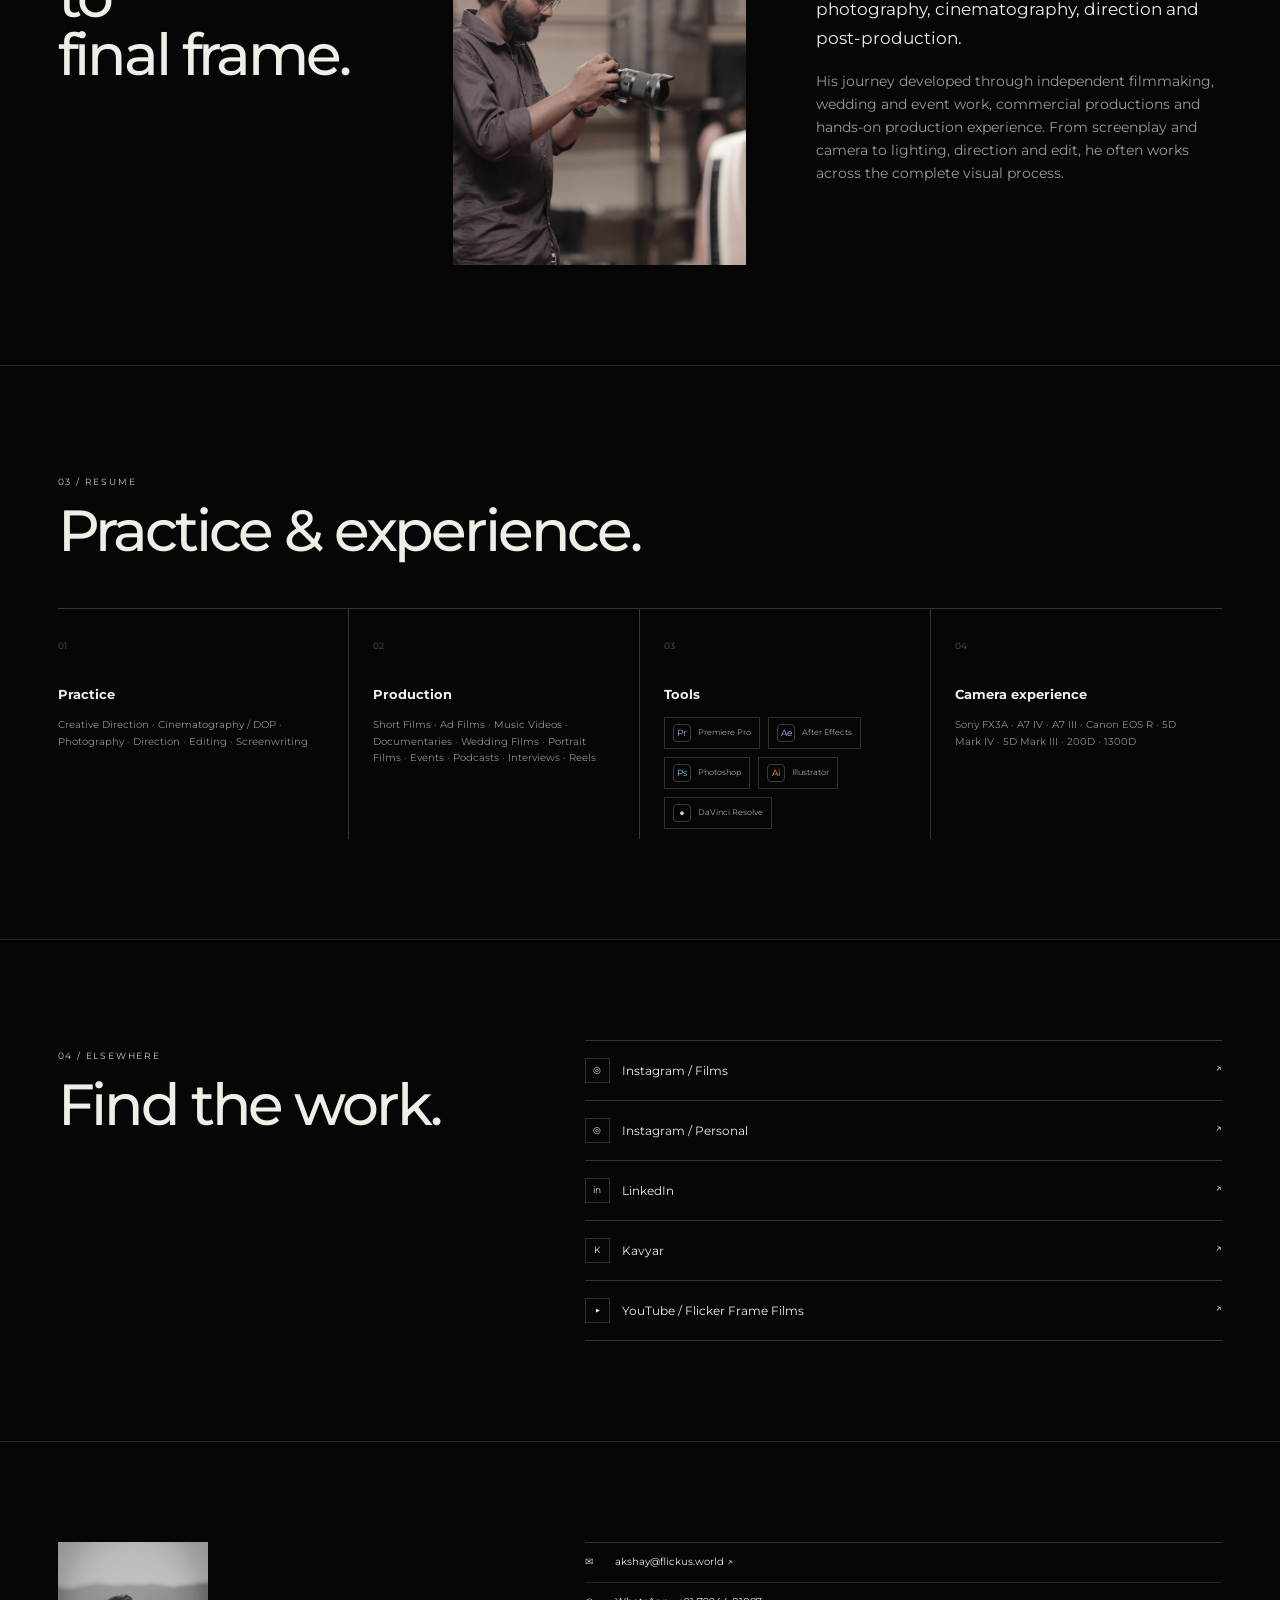
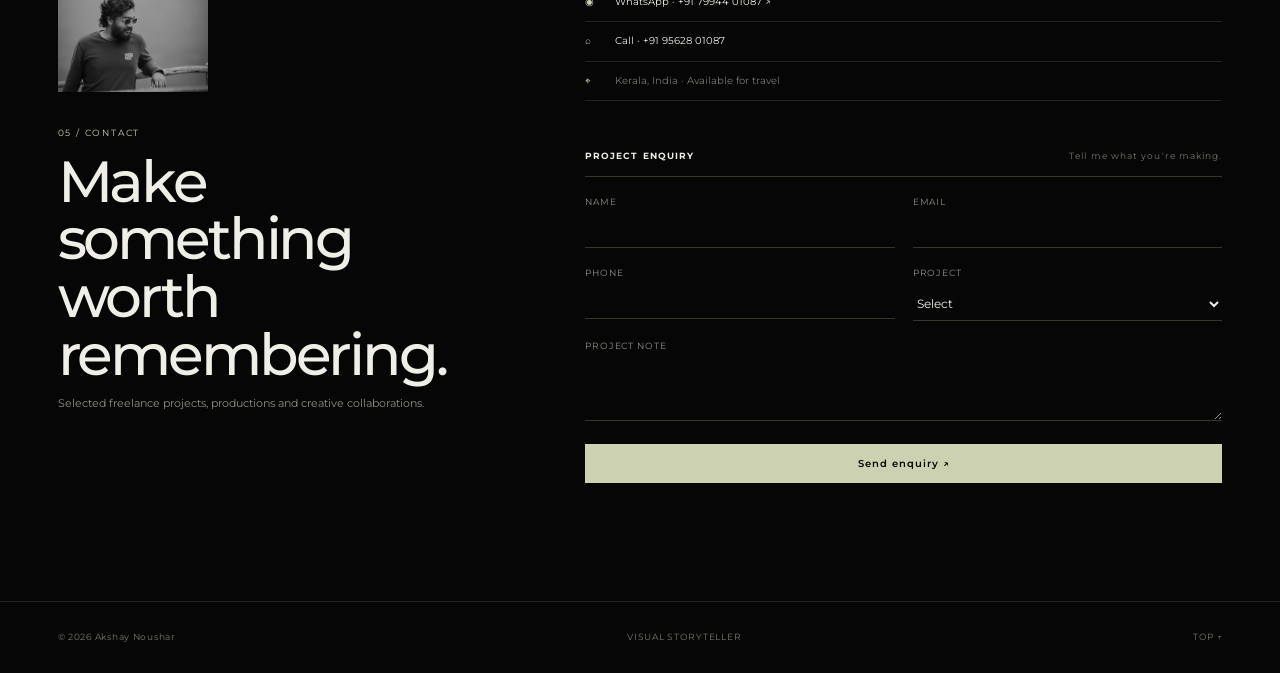
==== commit fa00e5d4: "Add cinematic glass gallery preview" ====
--- a/index.html
+++ b/index.html
@@ -163,11 +163,19 @@
       <a class="work-card media-card" href="https://kavyar.com/t69mpfy2e90n" target="_blank" rel="noopener">
         <div class="work-visual media-preview gallery-preview">
           <span class="media-index">07</span>
-          <span class="motion-preview gallery-motion" aria-hidden="true">
-            <span class="motion-ring">
-              <i></i><i></i><i></i><i></i><i></i><i></i><i></i><i></i>
-            </span>
-            <b>▧</b>
+          <span class="glass-gallery-ui" aria-hidden="true">
+            <span class="glass-gallery-head">
+              <span class="gallery-symbol">▧</span>
+              <span class="gallery-label">GALLERY<small>PORTFOLIO PREVIEW</small></span>
+              <span class="gallery-count">01 / 12</span>
+            </span>
+            <span class="glass-gallery-stage">
+              <i class="gallery-side gallery-side-left"></i>
+              <i class="gallery-main"></i>
+              <i class="gallery-side gallery-side-right"></i>
+              <span class="gallery-eye">⌾</span>
+            </span>
+            <span class="gallery-dots"><i></i><i></i><i></i></span>
           </span>
         </div>
           <span class="media-action gallery-action" aria-hidden="true">▧</span>
--- a/styles.css
+++ b/styles.css
@@ -176,3 +176,199 @@
   .motion-ring{animation:none}
   .media-card:hover .motion-preview b{transform:none}
 }
+
+
+/* BLURRED COMMON MEDIA PREVIEW — fills the empty feel while keeping one unified visual language */
+.media-card .media-preview{
+  background:
+    linear-gradient(135deg, rgba(84,91,51,.34), rgba(91,39,50,.28)),
+    #11120e !important;
+}
+
+.media-card .media-preview::before{
+  content:""!important;
+  display:block!important;
+  position:absolute;
+  inset:-12%;
+  z-index:0;
+  background:
+    radial-gradient(circle at 22% 24%, rgba(239,239,231,.28) 0 7%, transparent 18%),
+    radial-gradient(circle at 72% 36%, rgba(204,210,177,.24) 0 9%, transparent 22%),
+    radial-gradient(circle at 56% 78%, rgba(91,39,50,.34) 0 12%, transparent 28%),
+    linear-gradient(120deg, #161913 0%, #2c3020 38%, #30161c 68%, #0d0e0c 100%);
+  filter: blur(26px) saturate(.78);
+  transform: scale(1.14);
+  opacity:.9;
+}
+
+.media-card .media-preview::after{
+  content:""!important;
+  display:block!important;
+  position:absolute;
+  inset:0;
+  z-index:1;
+  background:
+    linear-gradient(to bottom, rgba(6,6,6,.08), rgba(6,6,6,.34)),
+    repeating-linear-gradient(
+      90deg,
+      rgba(255,255,255,.018) 0,
+      rgba(255,255,255,.018) 1px,
+      transparent 1px,
+      transparent 4px
+    );
+}
+
+.motion-preview{z-index:2}
+.media-index{z-index:4}
+
+.media-card:hover .media-preview::before{
+  filter:blur(21px) saturate(.92);
+  transform:scale(1.1);
+  opacity:1;
+}
+
+.gallery-preview::before,
+.archive-preview::before{
+  display:block!important;
+}
+.gallery-preview::after,
+.archive-preview::after{
+  display:block!important;
+}
+
+/* small media-type variation while retaining the same blurred preview system */
+.gallery-preview::before{
+  background:
+    radial-gradient(circle at 28% 32%, rgba(239,239,231,.32) 0 8%, transparent 20%),
+    radial-gradient(circle at 68% 68%, rgba(204,210,177,.28) 0 11%, transparent 25%),
+    linear-gradient(135deg,#151811,#545b33 48%,#5b2732 100%);
+}
+
+.archive-preview::before{
+  background:
+    radial-gradient(circle at 50% 44%, rgba(204,210,177,.28) 0 10%, transparent 24%),
+    linear-gradient(135deg,#0f100d,#26291d 52%,#15110f 100%);
+}
+
+@media (prefers-reduced-motion: reduce){
+  .media-card:hover .media-preview::before{
+    filter:blur(26px) saturate(.78);
+    transform:scale(1.14);
+  }
+}
+
+
+/* FINAL PHOTO / EDITORIAL GLASS GALLERY PREVIEW */
+.gallery-preview{
+  background:#0d0f0c!important;
+}
+.gallery-preview .glass-gallery-ui{
+  position:absolute;
+  inset:0;
+  z-index:3;
+  padding:18px;
+  display:flex;
+  flex-direction:column;
+  justify-content:space-between;
+  overflow:hidden;
+}
+.gallery-preview .glass-gallery-ui::before{
+  content:"";
+  position:absolute;
+  inset:-18%;
+  z-index:-2;
+  background:
+    radial-gradient(circle at 24% 30%,rgba(204,210,177,.46),transparent 24%),
+    radial-gradient(circle at 78% 68%,rgba(91,39,50,.44),transparent 30%),
+    linear-gradient(135deg,#11140f,#30361f 48%,#351922 100%);
+  filter:blur(28px);
+  transform:scale(1.15);
+  animation:galleryAmbient 8s ease-in-out infinite alternate;
+}
+.gallery-preview .glass-gallery-ui::after{
+  content:"";
+  position:absolute;
+  inset:10px;
+  z-index:-1;
+  border:1px solid rgba(239,239,231,.14);
+  background:rgba(8,9,7,.22);
+  backdrop-filter:blur(12px);
+  border-radius:12px;
+  box-shadow:inset 0 1px rgba(255,255,255,.05);
+}
+.glass-gallery-head{
+  display:flex;
+  align-items:center;
+  gap:9px;
+  color:#efefe7;
+}
+.gallery-symbol{
+  width:29px;height:29px;border:1px solid rgba(239,239,231,.28);
+  border-radius:50%;display:grid;place-items:center;font-size:11px;
+  background:rgba(6,6,6,.28)
+}
+.gallery-label{
+  font-size:9px;letter-spacing:.13em;font-weight:600;line-height:1.15
+}
+.gallery-label small{
+  display:block;margin-top:4px;font-size:6px;letter-spacing:.15em;
+  color:rgba(239,239,231,.48);font-weight:500
+}
+.gallery-count{
+  margin-left:auto;font-size:7px;letter-spacing:.12em;
+  padding:6px 8px;border:1px solid rgba(239,239,231,.16);
+  border-radius:999px;background:rgba(6,6,6,.22)
+}
+.glass-gallery-stage{
+  position:relative;height:58%;display:grid;place-items:center;
+}
+.gallery-main,.gallery-side{
+  position:absolute;display:block;border-radius:9px;
+  border:1px solid rgba(239,239,231,.16);
+  box-shadow:0 12px 30px rgba(0,0,0,.22);
+}
+.gallery-main{
+  width:54%;height:88%;z-index:2;
+  background:
+    radial-gradient(circle at 65% 32%,rgba(239,239,231,.28),transparent 12%),
+    linear-gradient(160deg,#202718 0 34%,#58613a 35% 55%,#522631 56% 100%);
+  animation:galleryFloat 4.8s ease-in-out infinite;
+}
+.gallery-side{width:34%;height:70%;opacity:.48;filter:blur(2.5px)}
+.gallery-side-left{
+  left:4%;transform:translateY(4px) rotate(-3deg);
+  background:linear-gradient(145deg,#1c2116,#545b33)
+}
+.gallery-side-right{
+  right:4%;transform:translateY(4px) rotate(3deg);
+  background:linear-gradient(145deg,#5b2732,#181a14)
+}
+.gallery-eye{
+  position:absolute;z-index:4;width:34px;height:34px;border-radius:50%;
+  display:grid;place-items:center;color:#efefe7;font-size:15px;
+  border:1px solid rgba(239,239,231,.58);background:rgba(6,6,6,.45);
+  backdrop-filter:blur(7px);transition:.25s ease
+}
+.gallery-dots{display:flex;justify-content:center;gap:5px}
+.gallery-dots i{width:4px;height:4px;border-radius:50%;background:rgba(239,239,231,.25)}
+.gallery-dots i:first-child{background:#ccd2b1}
+
+.media-card:hover .gallery-main{transform:translateY(-3px) scale(1.025)}
+.media-card:hover .gallery-eye{background:#ccd2b1;color:#060606;border-color:#ccd2b1;transform:scale(1.06)}
+
+@keyframes galleryFloat{
+  0%,100%{transform:translateY(0)}
+  50%{transform:translateY(-4px)}
+}
+@keyframes galleryAmbient{
+  from{transform:scale(1.15) translate3d(-1%,0,0)}
+  to{transform:scale(1.2) translate3d(2%,-1%,0)}
+}
+@media(max-width:560px){
+  .gallery-preview .glass-gallery-ui{padding:14px}
+  .gallery-label small{display:none}
+  .gallery-main{width:58%}
+}
+@media(prefers-reduced-motion:reduce){
+  .gallery-preview .glass-gallery-ui::before,.gallery-main{animation:none}
+}
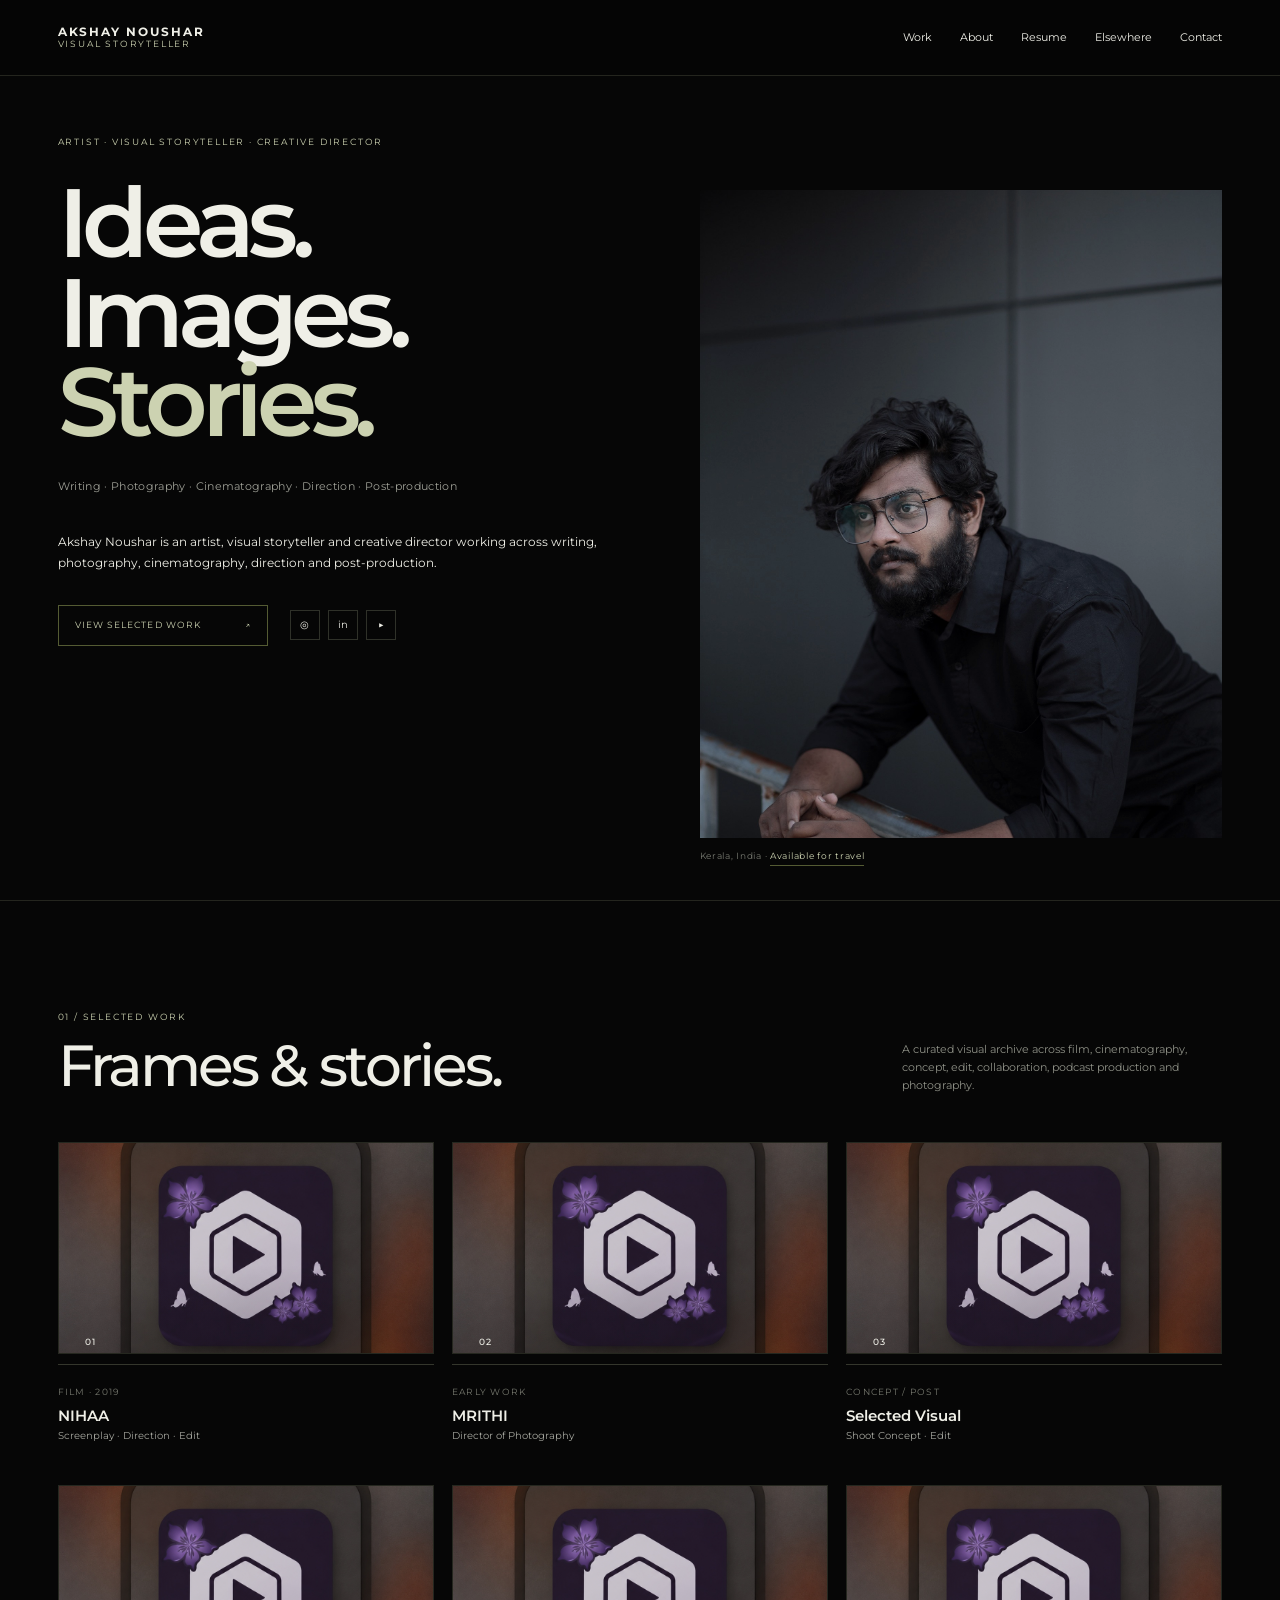
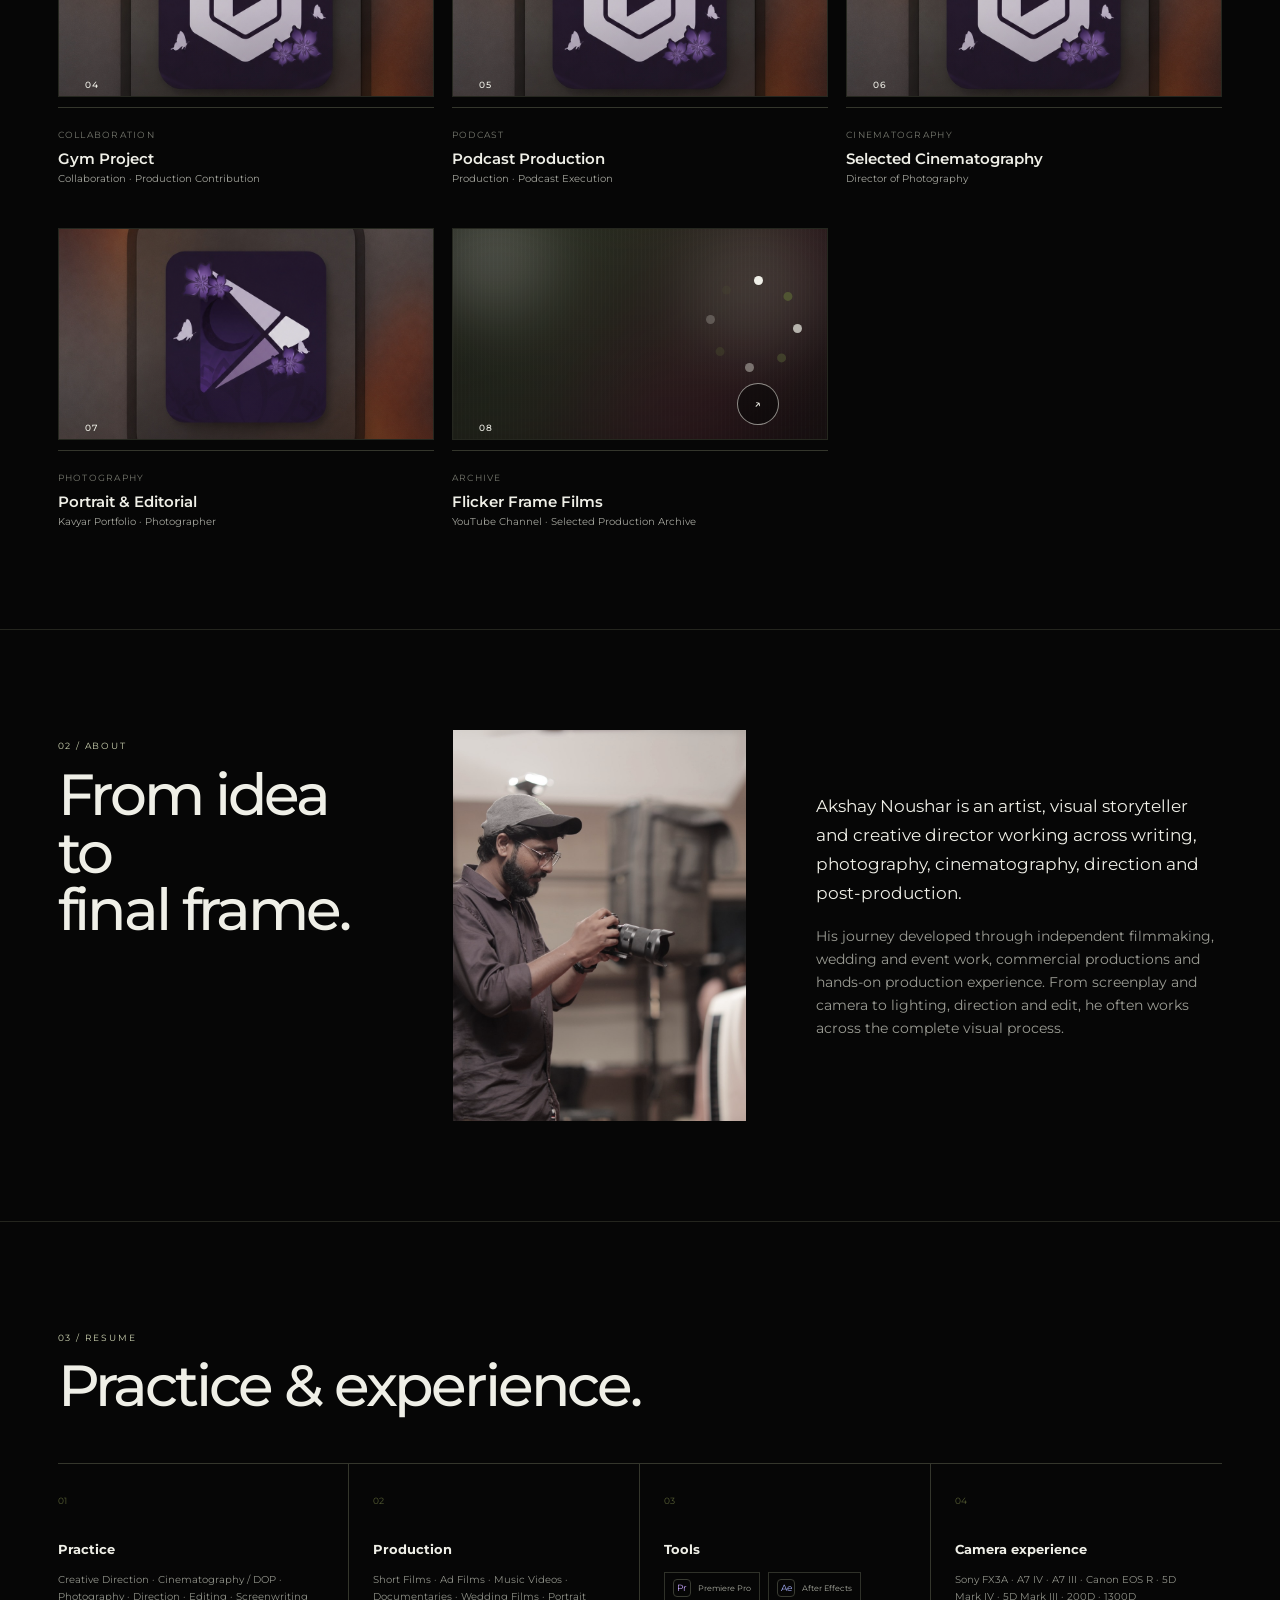
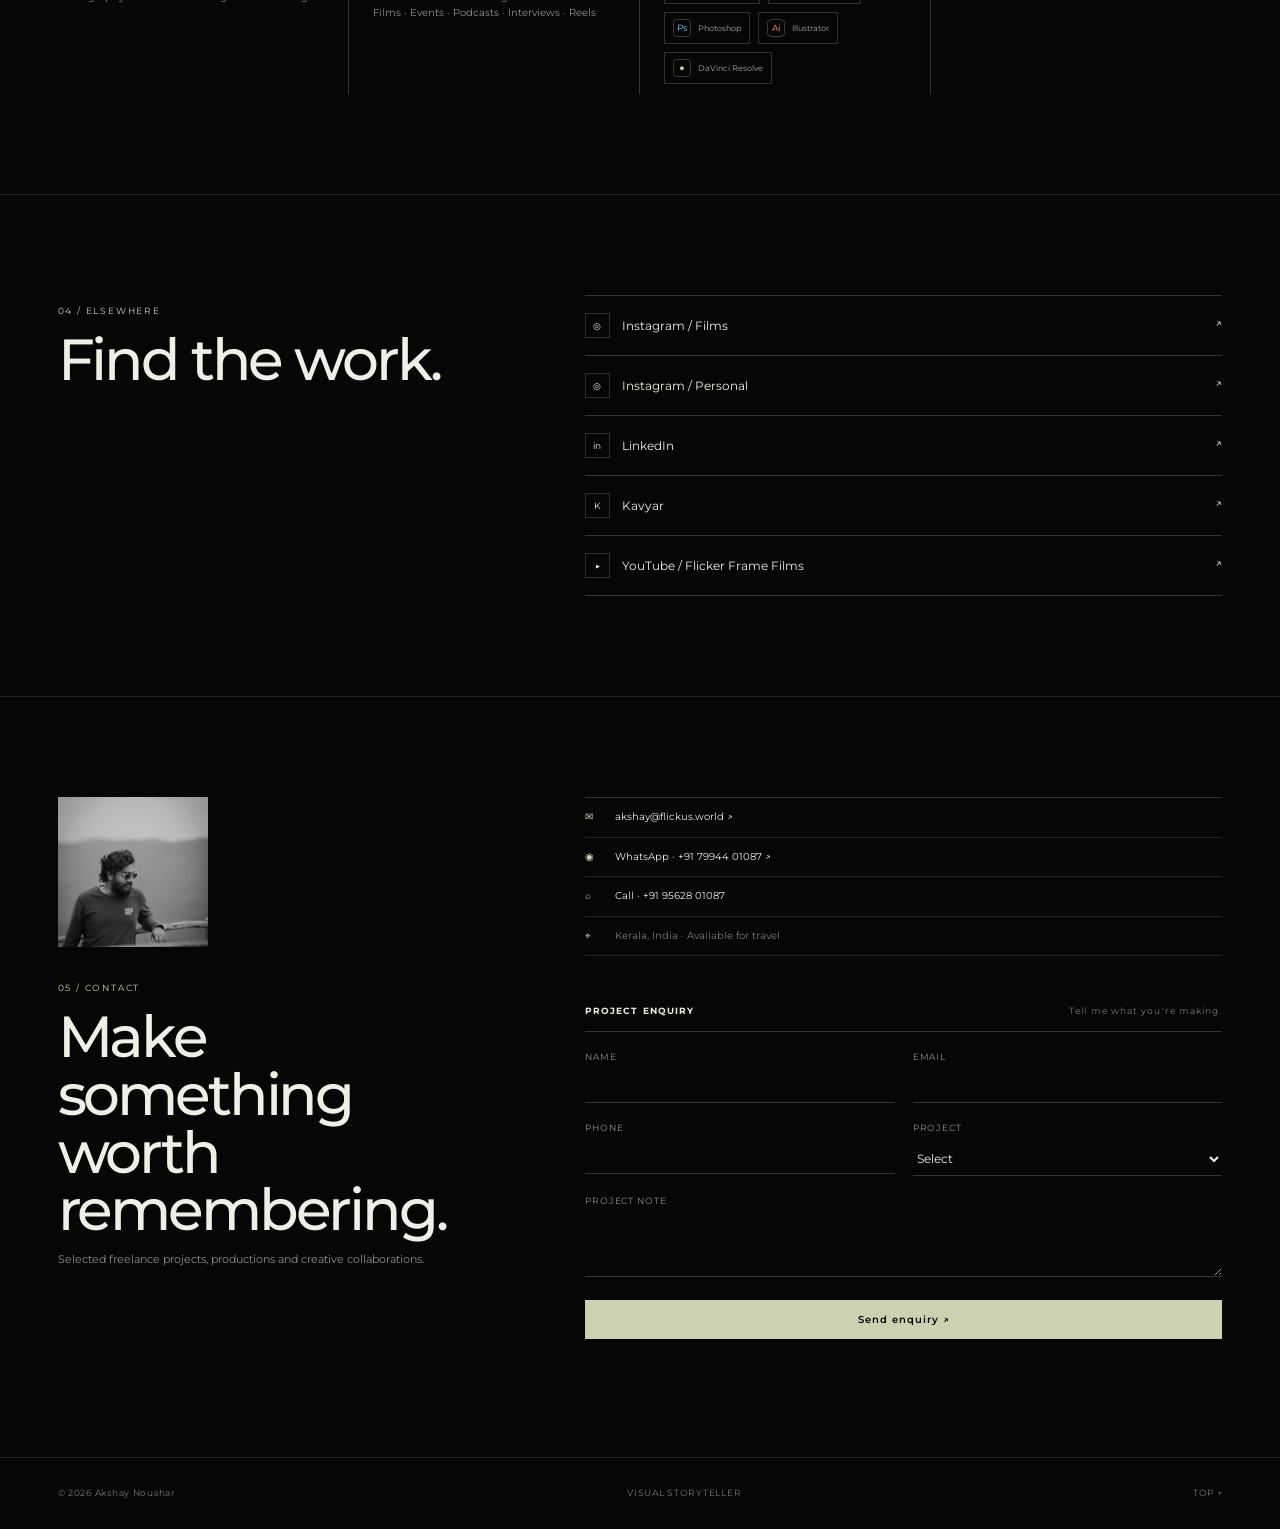
==== commit dedbd0ab: "Add files via upload" ====
--- a/index.html
+++ b/index.html
@@ -61,12 +61,6 @@
       <a class="work-card media-card" href="https://youtu.be/g0v5l4ZB77M?si=HscOxM4LZ2izYEeh" target="_blank" rel="noopener">
         <div class="work-visual media-preview video-preview" style="--thumb:url('https://i.ytimg.com/vi/g0v5l4ZB77M/hqdefault.jpg')">
           <span class="media-index">01</span>
-          <span class="motion-preview video-motion" aria-hidden="true">
-            <span class="motion-ring">
-              <i></i><i></i><i></i><i></i><i></i><i></i><i></i><i></i>
-            </span>
-            <b>▶</b>
-          </span>
         </div>
         <div class="work-info">
           <small>Film · 2019</small>
@@ -78,12 +72,6 @@
       <a class="work-card media-card" href="https://youtu.be/LezGsm8gtJg?si=2vTfjHNnw-GvlhfK" target="_blank" rel="noopener">
         <div class="work-visual media-preview video-preview" style="--thumb:url('https://i.ytimg.com/vi/LezGsm8gtJg/hqdefault.jpg')">
           <span class="media-index">02</span>
-          <span class="motion-preview video-motion" aria-hidden="true">
-            <span class="motion-ring">
-              <i></i><i></i><i></i><i></i><i></i><i></i><i></i><i></i>
-            </span>
-            <b>▶</b>
-          </span>
         </div>
         <div class="work-info">
           <small>Early work</small>
@@ -95,12 +83,6 @@
       <a class="work-card media-card" href="https://youtu.be/LINzHMtp7-U?si=jZ2MEyBoLm7suoaO" target="_blank" rel="noopener">
         <div class="work-visual media-preview video-preview" style="--thumb:url('https://i.ytimg.com/vi/LINzHMtp7-U/hqdefault.jpg')">
           <span class="media-index">03</span>
-          <span class="motion-preview video-motion" aria-hidden="true">
-            <span class="motion-ring">
-              <i></i><i></i><i></i><i></i><i></i><i></i><i></i><i></i>
-            </span>
-            <b>▶</b>
-          </span>
         </div>
         <div class="work-info">
           <small>Concept / Post</small>
@@ -112,12 +94,6 @@
       <a class="work-card media-card" href="https://youtu.be/7NHYFHcjkng?si=zyYX8doVKWK6XlRh" target="_blank" rel="noopener">
         <div class="work-visual media-preview video-preview" style="--thumb:url('https://i.ytimg.com/vi/7NHYFHcjkng/hqdefault.jpg')">
           <span class="media-index">04</span>
-          <span class="motion-preview video-motion" aria-hidden="true">
-            <span class="motion-ring">
-              <i></i><i></i><i></i><i></i><i></i><i></i><i></i><i></i>
-            </span>
-            <b>▶</b>
-          </span>
         </div>
         <div class="work-info">
           <small>Collaboration</small>
@@ -129,12 +105,6 @@
       <a class="work-card media-card" href="https://youtu.be/h9VwuTXTo1c?si=K-30pRHix6nvOApI" target="_blank" rel="noopener">
         <div class="work-visual media-preview video-preview" style="--thumb:url('https://i.ytimg.com/vi/h9VwuTXTo1c/hqdefault.jpg')">
           <span class="media-index">05</span>
-          <span class="motion-preview video-motion" aria-hidden="true">
-            <span class="motion-ring">
-              <i></i><i></i><i></i><i></i><i></i><i></i><i></i><i></i>
-            </span>
-            <b>▶</b>
-          </span>
         </div>
         <div class="work-info">
           <small>Podcast</small>
@@ -146,12 +116,6 @@
       <a class="work-card media-card" href="https://youtu.be/4HeXSKbcxkw?si=KJ66ke9r1fx-a3RX" target="_blank" rel="noopener">
         <div class="work-visual media-preview video-preview" style="--thumb:url('https://i.ytimg.com/vi/4HeXSKbcxkw/hqdefault.jpg')">
           <span class="media-index">06</span>
-          <span class="motion-preview video-motion" aria-hidden="true">
-            <span class="motion-ring">
-              <i></i><i></i><i></i><i></i><i></i><i></i><i></i><i></i>
-            </span>
-            <b>▶</b>
-          </span>
         </div>
         <div class="work-info">
           <small>Cinematography</small>
@@ -163,22 +127,6 @@
       <a class="work-card media-card" href="https://kavyar.com/t69mpfy2e90n" target="_blank" rel="noopener">
         <div class="work-visual media-preview gallery-preview">
           <span class="media-index">07</span>
-          <span class="glass-gallery-ui" aria-hidden="true">
-            <span class="glass-gallery-head">
-              <span class="gallery-symbol">▧</span>
-              <span class="gallery-label">GALLERY<small>PORTFOLIO PREVIEW</small></span>
-              <span class="gallery-count">01 / 12</span>
-            </span>
-            <span class="glass-gallery-stage">
-              <i class="gallery-side gallery-side-left"></i>
-              <i class="gallery-main"></i>
-              <i class="gallery-side gallery-side-right"></i>
-              <span class="gallery-eye">⌾</span>
-            </span>
-            <span class="gallery-dots"><i></i><i></i><i></i></span>
-          </span>
-        </div>
-          <span class="media-action gallery-action" aria-hidden="true">▧</span>
         </div>
         <div class="work-info">
           <small>Photography</small>
@@ -196,8 +144,6 @@
             </span>
             <b>↗</b>
           </span>
-        </div>
-          <span class="media-action external-action" aria-hidden="true">↗</span>
         </div>
         <div class="work-info">
           <small>Archive</small>
--- a/styles.css
+++ b/styles.css
@@ -372,3 +372,18 @@
 @media(prefers-reduced-motion:reduce){
   .gallery-preview .glass-gallery-ui::before,.gallery-main{animation:none}
 }
+
+/* Final custom preview artwork — 2026-08-11 */
+.video-preview::before,
+.gallery-preview::before{
+  filter:none !important;
+  transform:none !important;
+  background-size:cover !important;
+  background-position:center !important;
+}
+.video-preview::before{background-image:url('assets/video-preview.jpeg') !important;}
+.gallery-preview::before{background-image:url('assets/gallery-preview.jpeg') !important;}
+.video-preview::after,
+.gallery-preview::after{background:linear-gradient(to top,rgba(6,6,6,.18),transparent 42%) !important;}
+.media-card:hover .video-preview::before,
+.media-card:hover .gallery-preview::before{transform:scale(1.025) !important;filter:none !important;}
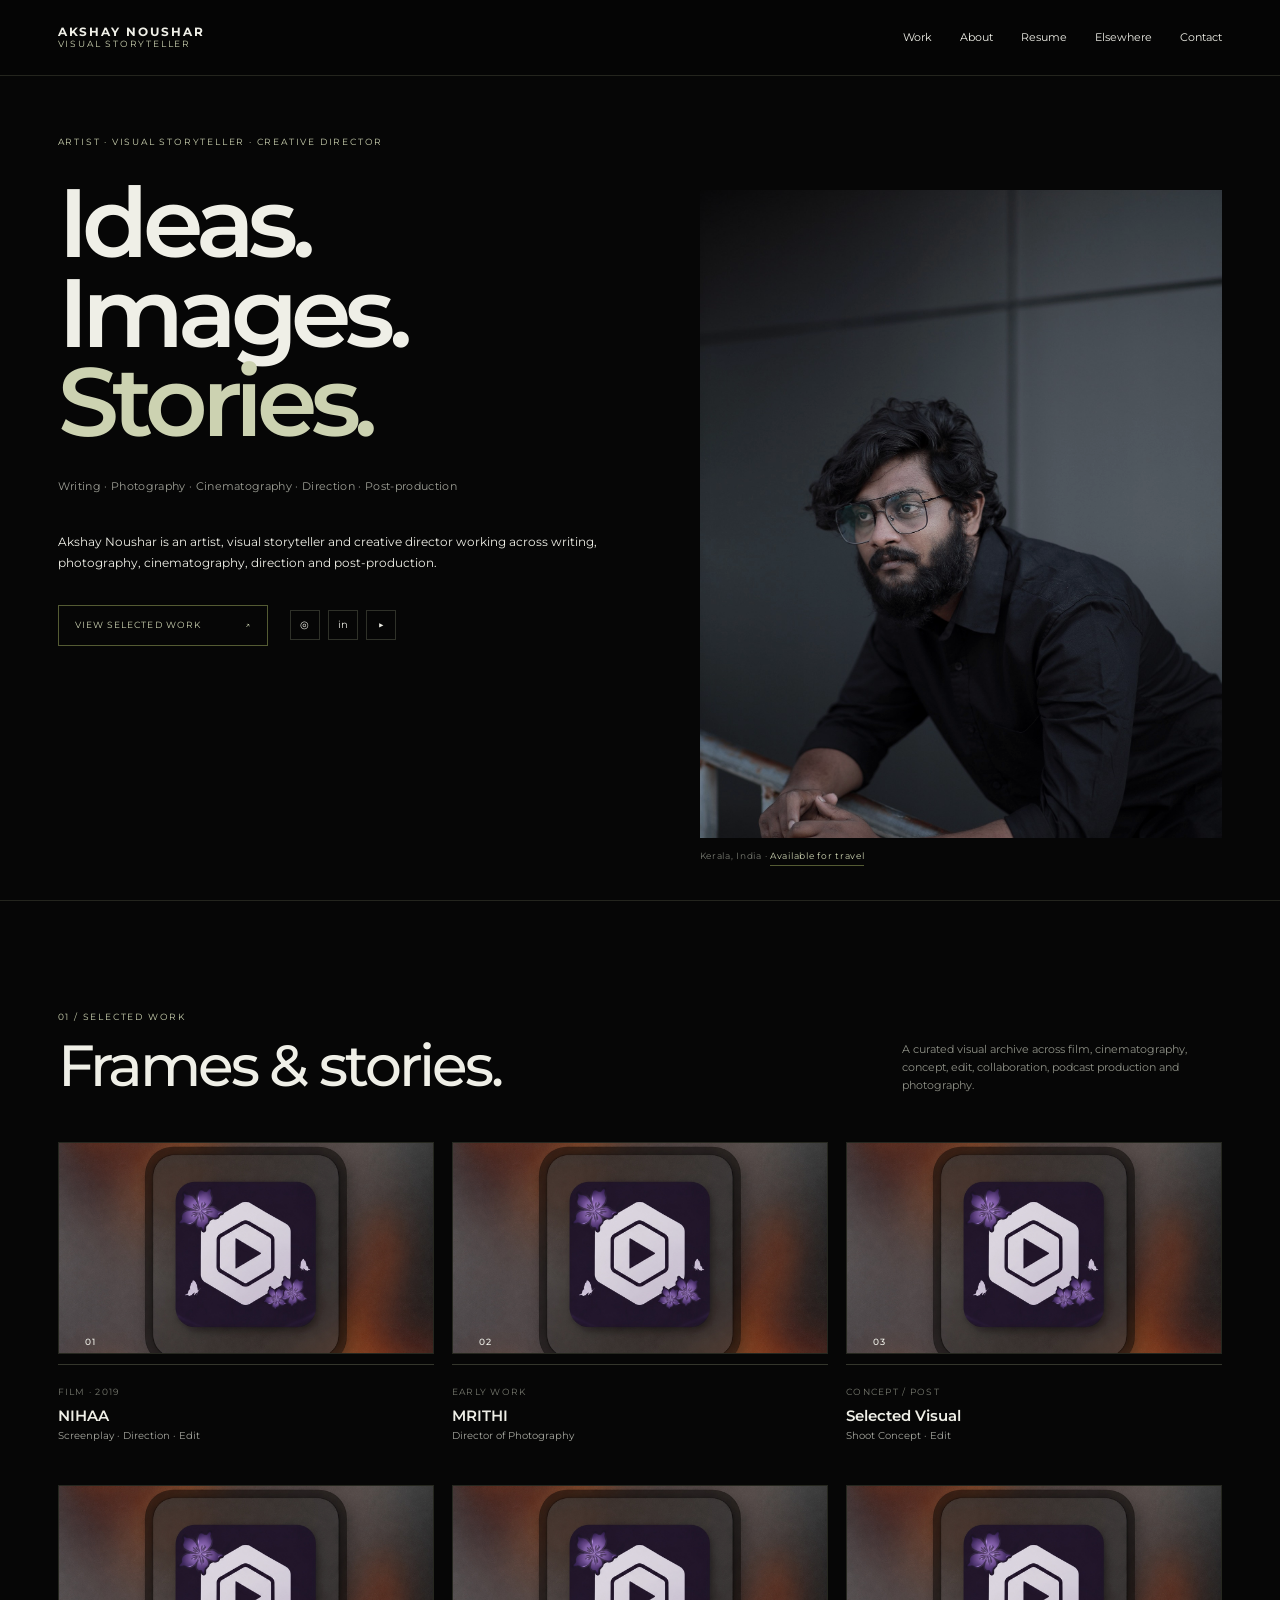
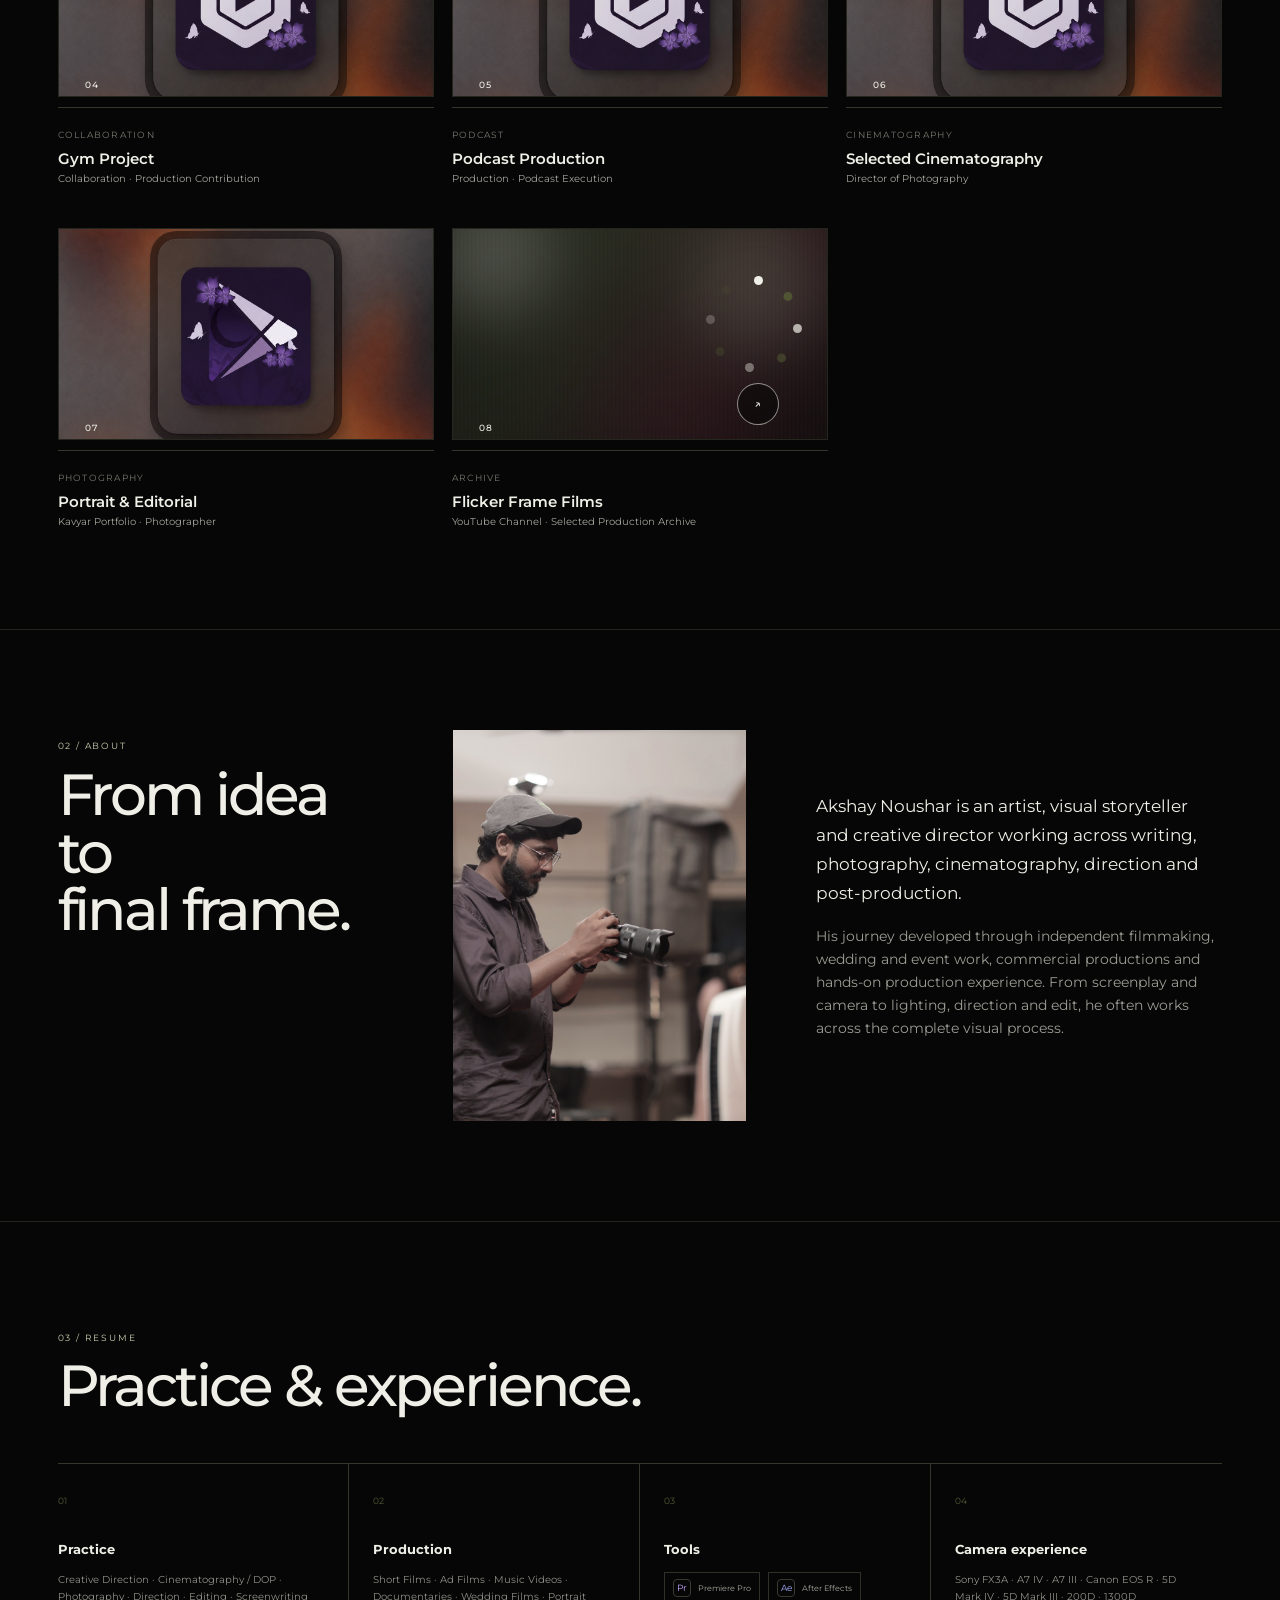
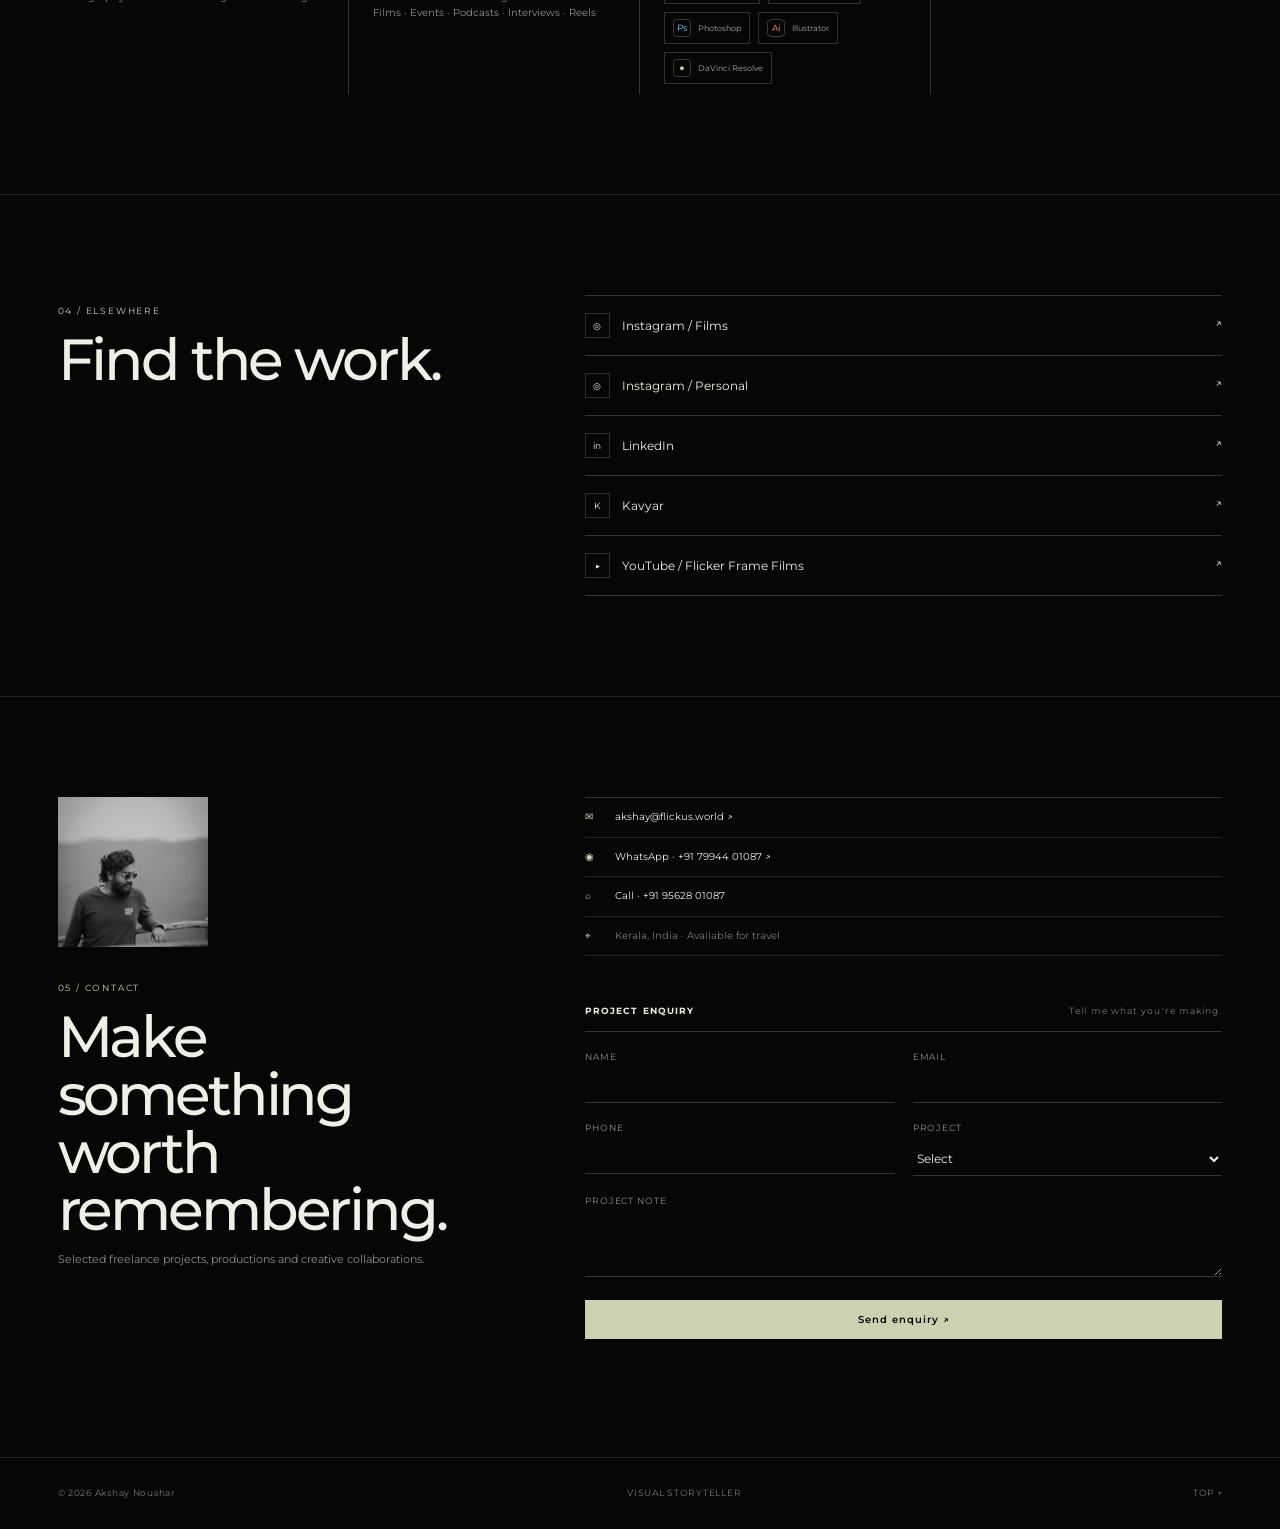
==== commit 61d6e10b: "Add files via upload" ====
--- a/index.html
+++ b/index.html
@@ -59,97 +59,36 @@
 
     <div class="work-grid unified-work-grid">
       <a class="work-card media-card" href="https://youtu.be/g0v5l4ZB77M?si=HscOxM4LZ2izYEeh" target="_blank" rel="noopener">
-        <div class="work-visual media-preview video-preview" style="--thumb:url('https://i.ytimg.com/vi/g0v5l4ZB77M/hqdefault.jpg')">
-          <span class="media-index">01</span>
-        </div>
-        <div class="work-info">
-          <small>Film · 2019</small>
-          <h3>NIHAA</h3>
-          <p>Screenplay · Direction · Edit</p>
-        </div>
+        <div class="work-visual media-preview approved-preview"><img src="assets/previews/video-preview.jpg" alt="Video preview"><span class="media-index">01</span></div>
+        <div class="work-info"><small>Film · 2019</small><h3>NIHAA</h3><p>Screenplay · Direction · Edit</p></div>
       </a>
-
       <a class="work-card media-card" href="https://youtu.be/LezGsm8gtJg?si=2vTfjHNnw-GvlhfK" target="_blank" rel="noopener">
-        <div class="work-visual media-preview video-preview" style="--thumb:url('https://i.ytimg.com/vi/LezGsm8gtJg/hqdefault.jpg')">
-          <span class="media-index">02</span>
-        </div>
-        <div class="work-info">
-          <small>Early work</small>
-          <h3>MRITHI</h3>
-          <p>Director of Photography</p>
-        </div>
+        <div class="work-visual media-preview approved-preview"><img src="assets/previews/video-preview.jpg" alt="Video preview"><span class="media-index">02</span></div>
+        <div class="work-info"><small>Early work</small><h3>MRITHI</h3><p>Director of Photography</p></div>
       </a>
-
       <a class="work-card media-card" href="https://youtu.be/LINzHMtp7-U?si=jZ2MEyBoLm7suoaO" target="_blank" rel="noopener">
-        <div class="work-visual media-preview video-preview" style="--thumb:url('https://i.ytimg.com/vi/LINzHMtp7-U/hqdefault.jpg')">
-          <span class="media-index">03</span>
-        </div>
-        <div class="work-info">
-          <small>Concept / Post</small>
-          <h3>Selected Visual</h3>
-          <p>Shoot Concept · Edit</p>
-        </div>
+        <div class="work-visual media-preview approved-preview"><img src="assets/previews/video-preview.jpg" alt="Video preview"><span class="media-index">03</span></div>
+        <div class="work-info"><small>Concept / Post</small><h3>Selected Visual</h3><p>Shoot Concept · Edit</p></div>
       </a>
-
       <a class="work-card media-card" href="https://youtu.be/7NHYFHcjkng?si=zyYX8doVKWK6XlRh" target="_blank" rel="noopener">
-        <div class="work-visual media-preview video-preview" style="--thumb:url('https://i.ytimg.com/vi/7NHYFHcjkng/hqdefault.jpg')">
-          <span class="media-index">04</span>
-        </div>
-        <div class="work-info">
-          <small>Collaboration</small>
-          <h3>Gym Project</h3>
-          <p>Collaboration · Production Contribution</p>
-        </div>
+        <div class="work-visual media-preview approved-preview"><img src="assets/previews/video-preview.jpg" alt="Video preview"><span class="media-index">04</span></div>
+        <div class="work-info"><small>Collaboration</small><h3>Gym Project</h3><p>Collaboration · Production Contribution</p></div>
       </a>
-
       <a class="work-card media-card" href="https://youtu.be/h9VwuTXTo1c?si=K-30pRHix6nvOApI" target="_blank" rel="noopener">
-        <div class="work-visual media-preview video-preview" style="--thumb:url('https://i.ytimg.com/vi/h9VwuTXTo1c/hqdefault.jpg')">
-          <span class="media-index">05</span>
-        </div>
-        <div class="work-info">
-          <small>Podcast</small>
-          <h3>Podcast Production</h3>
-          <p>Production · Podcast Execution</p>
-        </div>
+        <div class="work-visual media-preview approved-preview"><img src="assets/previews/video-preview.jpg" alt="Video preview"><span class="media-index">05</span></div>
+        <div class="work-info"><small>Podcast</small><h3>Podcast Production</h3><p>Production · Podcast Execution</p></div>
       </a>
-
       <a class="work-card media-card" href="https://youtu.be/4HeXSKbcxkw?si=KJ66ke9r1fx-a3RX" target="_blank" rel="noopener">
-        <div class="work-visual media-preview video-preview" style="--thumb:url('https://i.ytimg.com/vi/4HeXSKbcxkw/hqdefault.jpg')">
-          <span class="media-index">06</span>
-        </div>
-        <div class="work-info">
-          <small>Cinematography</small>
-          <h3>Selected Cinematography</h3>
-          <p>Director of Photography</p>
-        </div>
+        <div class="work-visual media-preview approved-preview"><img src="assets/previews/video-preview.jpg" alt="Video preview"><span class="media-index">06</span></div>
+        <div class="work-info"><small>Cinematography</small><h3>Selected Cinematography</h3><p>Director of Photography</p></div>
       </a>
-
       <a class="work-card media-card" href="https://kavyar.com/t69mpfy2e90n" target="_blank" rel="noopener">
-        <div class="work-visual media-preview gallery-preview">
-          <span class="media-index">07</span>
-        </div>
-        <div class="work-info">
-          <small>Photography</small>
-          <h3>Portrait & Editorial</h3>
-          <p>Kavyar Portfolio · Photographer</p>
-        </div>
+        <div class="work-visual media-preview approved-preview"><img src="assets/previews/gallery-preview.jpg" alt="Gallery preview"><span class="media-index">07</span></div>
+        <div class="work-info"><small>Photography</small><h3>Portrait & Editorial</h3><p>Kavyar Portfolio · Photographer</p></div>
       </a>
-
       <a class="work-card media-card" href="https://youtube.com/@flickerframefilms?si=Lrnjm6PHdByJKTtD" target="_blank" rel="noopener">
-        <div class="work-visual media-preview archive-preview">
-          <span class="media-index">08</span>
-          <span class="motion-preview archive-motion" aria-hidden="true">
-            <span class="motion-ring">
-              <i></i><i></i><i></i><i></i><i></i><i></i><i></i><i></i>
-            </span>
-            <b>↗</b>
-          </span>
-        </div>
-        <div class="work-info">
-          <small>Archive</small>
-          <h3>Flicker Frame Films</h3>
-          <p>YouTube Channel · Selected Production Archive</p>
-        </div>
+        <div class="work-visual media-preview archive-preview"><span class="media-index">08</span><span class="motion-preview archive-motion" aria-hidden="true"><span class="motion-ring"><i></i><i></i><i></i><i></i><i></i><i></i><i></i><i></i></span><b>↗</b></span></div>
+        <div class="work-info"><small>Archive</small><h3>Flicker Frame Films</h3><p>YouTube Channel · Selected Production Archive</p></div>
       </a>
     </div>
   </section>
--- a/styles.css
+++ b/styles.css
@@ -373,17 +373,10 @@
   .gallery-preview .glass-gallery-ui::before,.gallery-main{animation:none}
 }
 
-/* Final custom preview artwork — 2026-08-11 */
-.video-preview::before,
-.gallery-preview::before{
-  filter:none !important;
-  transform:none !important;
-  background-size:cover !important;
-  background-position:center !important;
-}
-.video-preview::before{background-image:url('assets/video-preview.jpeg') !important;}
-.gallery-preview::before{background-image:url('assets/gallery-preview.jpeg') !important;}
-.video-preview::after,
-.gallery-preview::after{background:linear-gradient(to top,rgba(6,6,6,.18),transparent 42%) !important;}
-.media-card:hover .video-preview::before,
-.media-card:hover .gallery-preview::before{transform:scale(1.025) !important;filter:none !important;}
+/* Production Master — approved preview assets */
+.media-card .approved-preview::before,
+.media-card .approved-preview::after{display:none!important}
+.media-card .approved-preview{overflow:hidden;background:#0b0b0b}
+.media-card .approved-preview>img{position:absolute;inset:0;width:100%;height:100%;object-fit:cover;display:block;transition:transform .45s ease,filter .45s ease;filter:saturate(.96) contrast(1.02)}
+.media-card:hover .approved-preview>img{transform:scale(1.025);filter:saturate(1.02) contrast(1.03)}
+.media-card .approved-preview .media-index{z-index:3}
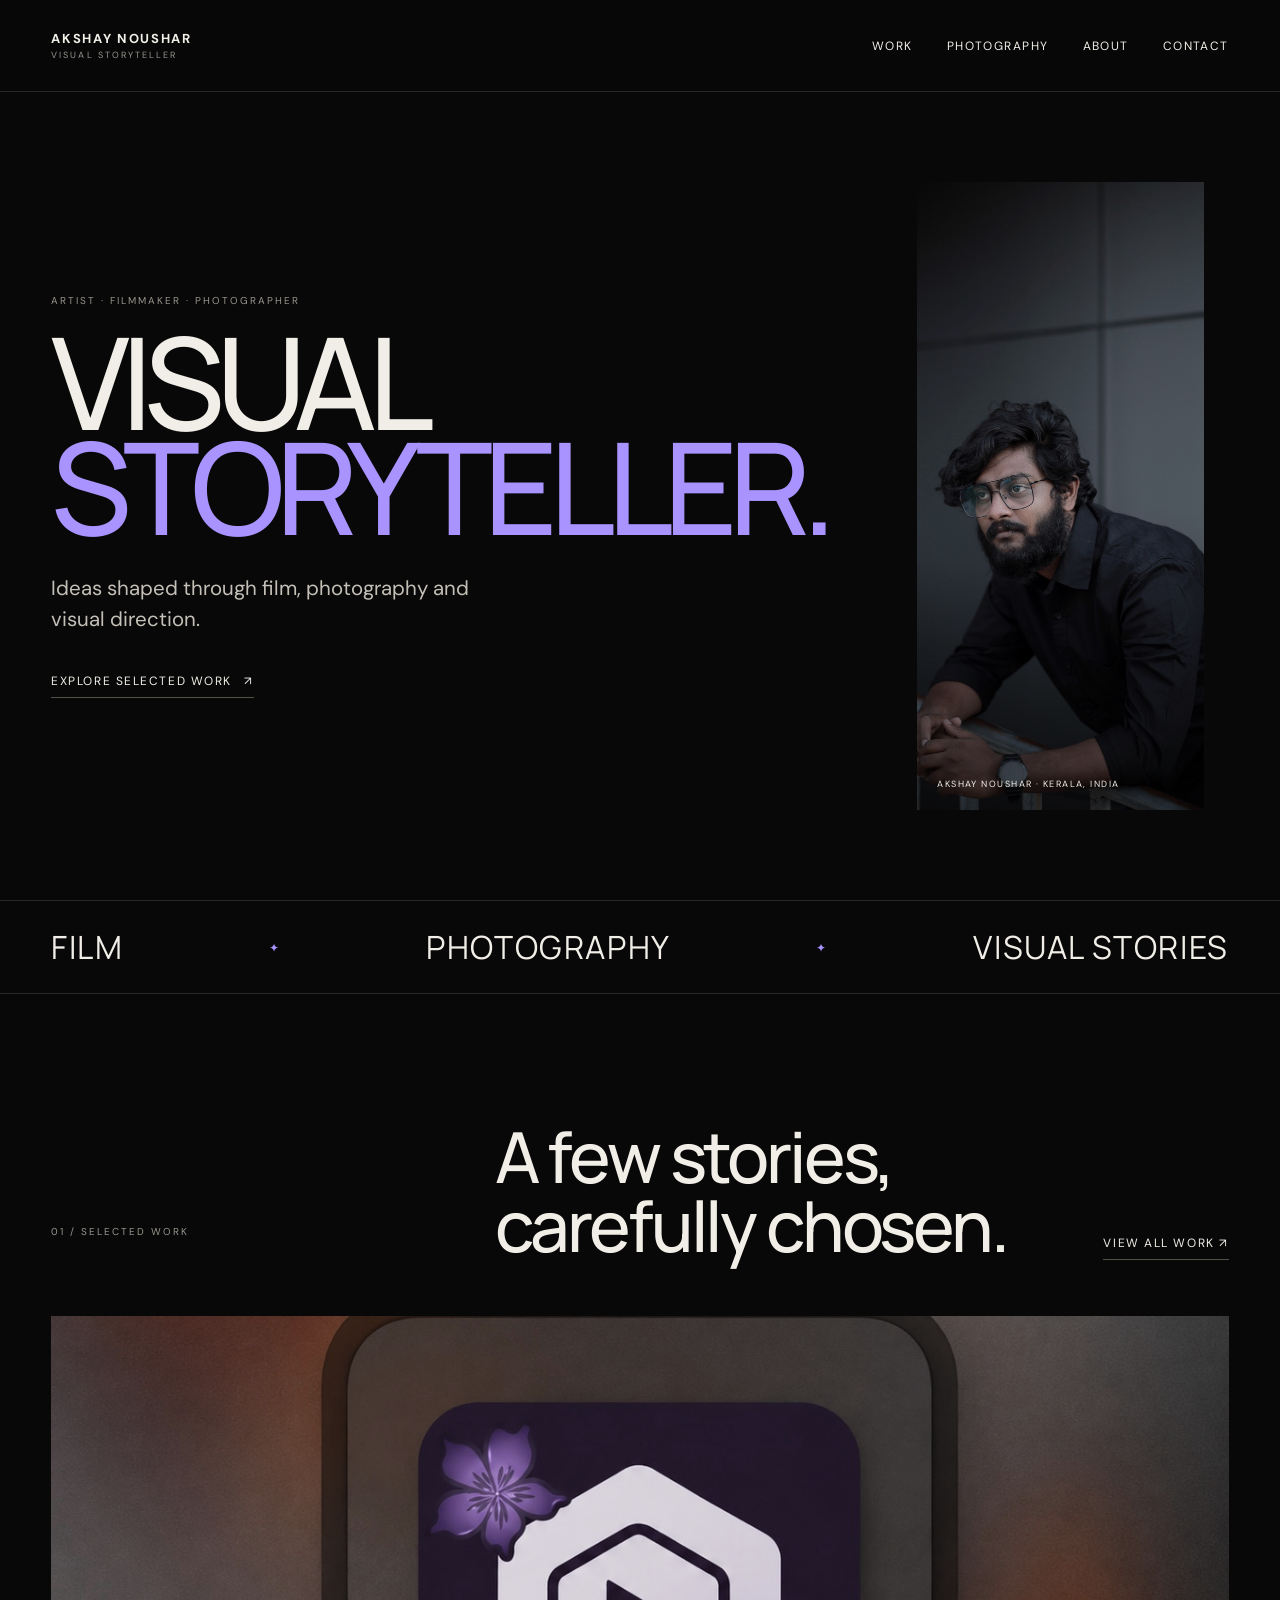
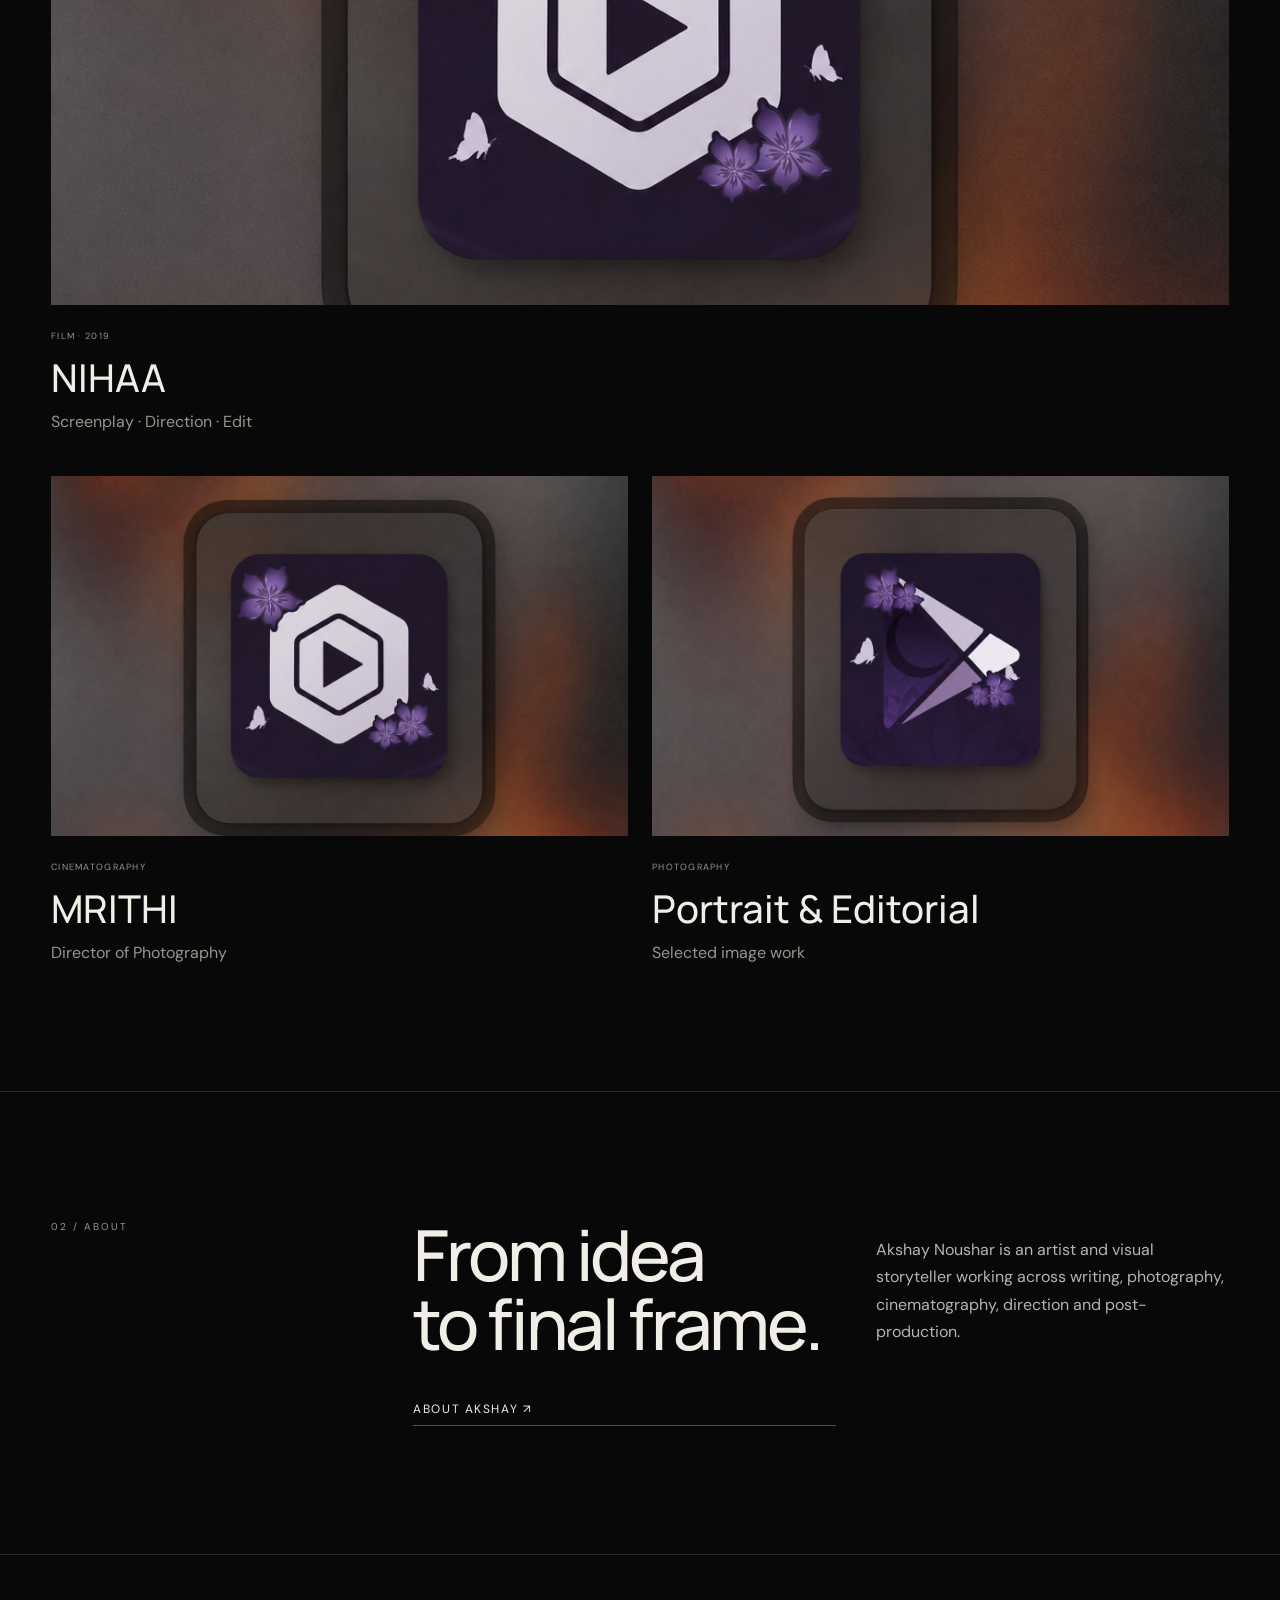
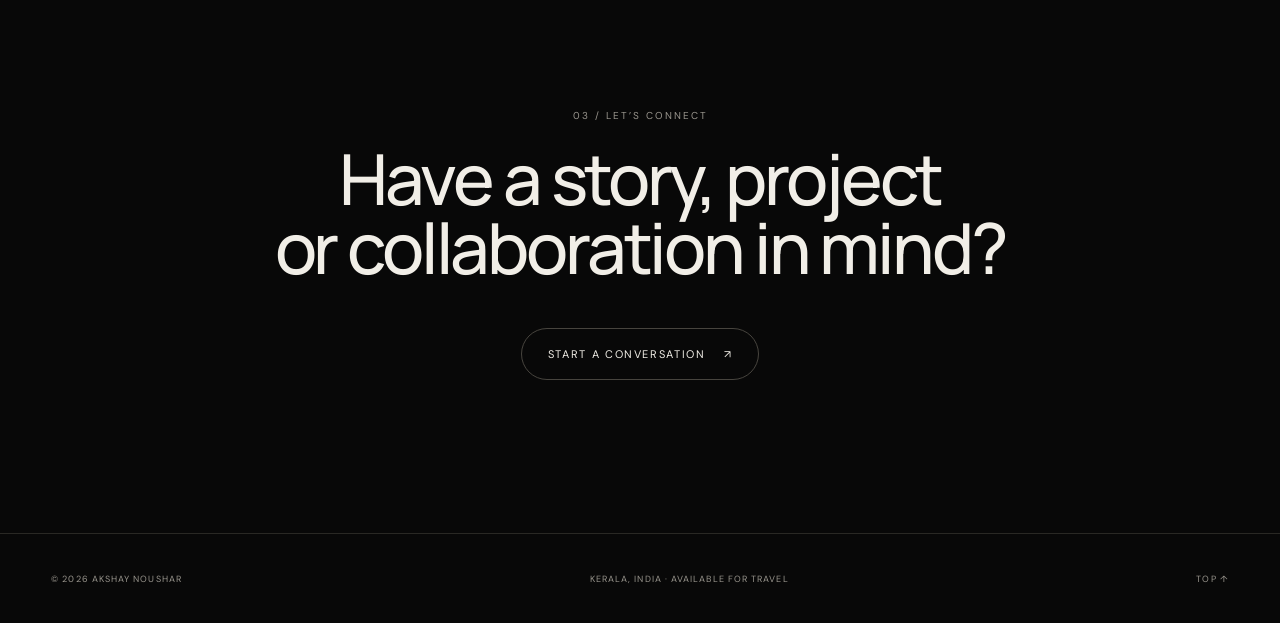
==== commit 98ab6ee7: "Add files via upload" ====
--- a/index.html
+++ b/index.html
@@ -1,168 +1,66 @@
 <!doctype html>
 <html lang="en">
 <head>
-  <meta charset="utf-8">
-  <meta name="viewport" content="width=device-width,initial-scale=1">
-  <meta name="description" content="Akshay Noushar — Artist, Visual Storyteller and Creative Director working across writing, photography, cinematography, direction and post-production.">
-  <meta name="theme-color" content="#060606">
-  <title>Akshay Noushar — Visual Storyteller</title>
-  <link rel="preconnect" href="https://fonts.googleapis.com">
-  <link rel="preconnect" href="https://fonts.gstatic.com" crossorigin>
-  <link href="https://fonts.googleapis.com/css2?family=Montserrat:wght@400;500;600;700&display=swap" rel="stylesheet">
-  <link rel="stylesheet" href="styles.css">
+<meta charset="utf-8">
+<meta name="viewport" content="width=device-width,initial-scale=1">
+<meta name="theme-color" content="#080808">
+<title>Akshay Noushar — Visual Storyteller</title>
+<link rel="preconnect" href="https://fonts.googleapis.com">
+<link rel="preconnect" href="https://fonts.gstatic.com" crossorigin>
+<link href="https://fonts.googleapis.com/css2?family=DM+Sans:wght@400;500;600&family=Manrope:wght@400;500;600&display=swap" rel="stylesheet">
+<link rel="stylesheet" href="styles.css">
 </head>
-<body>
-<header class="site-header">
-  <a class="brand" href="#top"><strong>AKSHAY NOUSHAR</strong><span>VISUAL STORYTELLER</span></a>
-  <button class="menu-toggle" type="button" aria-label="Toggle navigation" aria-expanded="false">MENU</button>
-  <nav><a href="#work">Work</a><a href="#about">About</a><a href="#resume">Resume</a><a href="#elsewhere">Elsewhere</a><a href="#contact">Contact</a></nav>
+<body><div id="top"></div><header class="site-header">
+<a class="brand" href="index.html"><strong>AKSHAY NOUSHAR</strong><span>VISUAL STORYTELLER</span></a>
+<button class="menu-toggle" type="button" aria-label="Toggle navigation" aria-expanded="false">MENU</button>
+<nav>
+<a href="work/">Work</a>
+<a href="photography/">Photography</a>
+<a href="about/">About</a>
+<a href="contact/">Contact</a>
+</nav>
 </header>
+<main>
+<section class="home-hero">
+<div class="hero-copy">
+<p class="kicker">Artist · Filmmaker · Photographer</p>
+<h1>VISUAL<br><span>STORYTELLER.</span></h1>
+<p class="hero-note">Ideas shaped through film, photography and visual direction.</p>
+<a class="text-link" href="work/">Explore selected work <span>↗</span></a>
+</div>
+<figure class="hero-portrait"><img src="assets/akshay-hero.jpg" alt="Akshay Noushar portrait"><figcaption>AKSHAY NOUSHAR · KERALA, INDIA</figcaption></figure>
+</section>
 
-<main id="top">
-  <section class="hero">
-    <div class="hero-left">
-      <p class="eyebrow">Artist · Visual Storyteller · Creative Director</p>
-      <h1>Ideas.<br>Images.<br><span>Stories.</span></h1>
-      <p class="hero-disciplines">Writing · Photography · Cinematography · Direction · Post-production</p>
+<section class="discipline-strip" aria-label="Disciplines">
+<span>FILM</span><i>✦</i><span>PHOTOGRAPHY</span><i>✦</i><span>VISUAL STORIES</span>
+</section>
 
-      <div class="hero-intro">
-        <p>Akshay Noushar is an artist, visual storyteller and creative director working across writing, photography, cinematography, direction and post-production.</p>
-        <p class="muted">His journey developed through independent filmmaking, wedding and event work, commercial productions and hands-on production experience.</p>
-      </div>
+<section class="selected">
+<div class="section-intro"><p class="kicker">01 / Selected work</p><h2>A few stories,<br>carefully chosen.</h2><a class="text-link" href="work/">View all work ↗</a></div>
+<div class="feature-grid">
+<a class="feature-card feature-wide" href="https://youtu.be/g0v5l4ZB77M?si=HscOxM4LZ2izYEeh" target="_blank" rel="noopener">
+<img src="assets/previews/video-preview.jpg" alt="NIHAA video preview"><div><small>FILM · 2019</small><h3>NIHAA</h3><p>Screenplay · Direction · Edit</p></div></a>
+<a class="feature-card" href="https://youtu.be/LezGsm8gtJg?si=2vTfjHNnw-GvlhfK" target="_blank" rel="noopener">
+<img src="assets/previews/video-preview.jpg" alt="MRITHI video preview"><div><small>CINEMATOGRAPHY</small><h3>MRITHI</h3><p>Director of Photography</p></div></a>
+<a class="feature-card" href="photography/">
+<img src="assets/previews/gallery-preview.jpg" alt="Photography gallery preview"><div><small>PHOTOGRAPHY</small><h3>Portrait & Editorial</h3><p>Selected image work</p></div></a>
+</div>
+</section>
 
-      <div class="hero-actions">
-        <a class="primary-action" href="#work">View selected work <span>↗</span></a>
-        <div class="hero-socials" aria-label="Social links">
-          <a href="https://www.instagram.com/akshaynoushar_films/" target="_blank" rel="noopener" title="Instagram">◎</a>
-          <a href="https://www.linkedin.com/in/akshay-noushar-1275891a0" target="_blank" rel="noopener" title="LinkedIn">in</a>
-          <a href="https://youtube.com/@flickerframefilms?si=Lrnjm6PHdByJKTtD" target="_blank" rel="noopener" title="YouTube">▶</a>
-        </div>
-      </div>
+<section class="home-about">
+<p class="kicker">02 / About</p>
+<div><h2>From idea<br>to final frame.</h2><p>Akshay Noushar is an artist and visual storyteller working across writing, photography, cinematography, direction and post-production.</p><a class="text-link" href="about/">About Akshay ↗</a></div>
+</section>
 
-      
-    </div>
-
-    <figure class="identity-reveal">
-      <img src="assets/akshay-hero.jpg" alt="Akshay Noushar portrait">
-      <figcaption>Kerala, India · <span>Available for travel</span></figcaption>
-    </figure>
-  </section>
-
-  <section id="work" class="section">
-    <div class="section-head">
-      <div>
-        <p class="eyebrow">01 / Selected work</p>
-        <h2>Frames & stories.</h2>
-      </div>
-      <p>A curated visual archive across film, cinematography, concept, edit, collaboration, podcast production and photography.</p>
-    </div>
-
-    <div class="work-grid unified-work-grid">
-      <a class="work-card media-card" href="https://youtu.be/g0v5l4ZB77M?si=HscOxM4LZ2izYEeh" target="_blank" rel="noopener">
-        <div class="work-visual media-preview approved-preview"><img src="assets/previews/video-preview.jpg" alt="Video preview"><span class="media-index">01</span></div>
-        <div class="work-info"><small>Film · 2019</small><h3>NIHAA</h3><p>Screenplay · Direction · Edit</p></div>
-      </a>
-      <a class="work-card media-card" href="https://youtu.be/LezGsm8gtJg?si=2vTfjHNnw-GvlhfK" target="_blank" rel="noopener">
-        <div class="work-visual media-preview approved-preview"><img src="assets/previews/video-preview.jpg" alt="Video preview"><span class="media-index">02</span></div>
-        <div class="work-info"><small>Early work</small><h3>MRITHI</h3><p>Director of Photography</p></div>
-      </a>
-      <a class="work-card media-card" href="https://youtu.be/LINzHMtp7-U?si=jZ2MEyBoLm7suoaO" target="_blank" rel="noopener">
-        <div class="work-visual media-preview approved-preview"><img src="assets/previews/video-preview.jpg" alt="Video preview"><span class="media-index">03</span></div>
-        <div class="work-info"><small>Concept / Post</small><h3>Selected Visual</h3><p>Shoot Concept · Edit</p></div>
-      </a>
-      <a class="work-card media-card" href="https://youtu.be/7NHYFHcjkng?si=zyYX8doVKWK6XlRh" target="_blank" rel="noopener">
-        <div class="work-visual media-preview approved-preview"><img src="assets/previews/video-preview.jpg" alt="Video preview"><span class="media-index">04</span></div>
-        <div class="work-info"><small>Collaboration</small><h3>Gym Project</h3><p>Collaboration · Production Contribution</p></div>
-      </a>
-      <a class="work-card media-card" href="https://youtu.be/h9VwuTXTo1c?si=K-30pRHix6nvOApI" target="_blank" rel="noopener">
-        <div class="work-visual media-preview approved-preview"><img src="assets/previews/video-preview.jpg" alt="Video preview"><span class="media-index">05</span></div>
-        <div class="work-info"><small>Podcast</small><h3>Podcast Production</h3><p>Production · Podcast Execution</p></div>
-      </a>
-      <a class="work-card media-card" href="https://youtu.be/4HeXSKbcxkw?si=KJ66ke9r1fx-a3RX" target="_blank" rel="noopener">
-        <div class="work-visual media-preview approved-preview"><img src="assets/previews/video-preview.jpg" alt="Video preview"><span class="media-index">06</span></div>
-        <div class="work-info"><small>Cinematography</small><h3>Selected Cinematography</h3><p>Director of Photography</p></div>
-      </a>
-      <a class="work-card media-card" href="https://kavyar.com/t69mpfy2e90n" target="_blank" rel="noopener">
-        <div class="work-visual media-preview approved-preview"><img src="assets/previews/gallery-preview.jpg" alt="Gallery preview"><span class="media-index">07</span></div>
-        <div class="work-info"><small>Photography</small><h3>Portrait & Editorial</h3><p>Kavyar Portfolio · Photographer</p></div>
-      </a>
-      <a class="work-card media-card" href="https://youtube.com/@flickerframefilms?si=Lrnjm6PHdByJKTtD" target="_blank" rel="noopener">
-        <div class="work-visual media-preview archive-preview"><span class="media-index">08</span><span class="motion-preview archive-motion" aria-hidden="true"><span class="motion-ring"><i></i><i></i><i></i><i></i><i></i><i></i><i></i><i></i></span><b>↗</b></span></div>
-        <div class="work-info"><small>Archive</small><h3>Flicker Frame Films</h3><p>YouTube Channel · Selected Production Archive</p></div>
-      </a>
-    </div>
-  </section>
-
-  <section id="about" class="section about">
-    <div class="about-title"><p class="eyebrow">02 / About</p><h2>From idea to<br>final frame.</h2></div>
-    <figure class="about-image"><img src="assets/akshay-working.jpg" alt="Akshay Noushar working with a camera"></figure>
-    <div class="about-copy">
-      <p class="lead">Akshay Noushar is an artist, visual storyteller and creative director working across writing, photography, cinematography, direction and post-production.</p>
-      <p>His journey developed through independent filmmaking, wedding and event work, commercial productions and hands-on production experience. From screenplay and camera to lighting, direction and edit, he often works across the complete visual process.</p>
-    </div>
-  </section>
-
-  <section id="resume" class="section">
-    <div class="section-head"><div><p class="eyebrow">03 / Resume</p><h2>Practice & experience.</h2></div></div>
-    <div class="resume-grid">
-      <div><span>01</span><h3>Practice</h3><p>Creative Direction · Cinematography / DOP · Photography · Direction · Editing · Screenwriting</p></div>
-      <div><span>02</span><h3>Production</h3><p>Short Films · Ad Films · Music Videos · Documentaries · Wedding Films · Portrait Films · Events · Podcasts · Interviews · Reels</p></div>
-      <div>
-        <span>03</span><h3>Tools</h3>
-        <div class="tool-list">
-          <span class="tool-pill"><i class="app-icon pr">Pr</i>Premiere Pro</span>
-          <span class="tool-pill"><i class="app-icon ae">Ae</i>After Effects</span>
-          <span class="tool-pill"><i class="app-icon ps">Ps</i>Photoshop</span>
-          <span class="tool-pill"><i class="app-icon ai">Ai</i>Illustrator</span>
-          <span class="tool-pill"><i class="app-icon dv">●</i>DaVinci Resolve</span>
-        </div>
-      </div>
-      <div><span>04</span><h3>Camera experience</h3><p>Sony FX3A · A7 IV · A7 III · Canon EOS R · 5D Mark IV · 5D Mark III · 200D · 1300D</p></div>
-    </div>
-  </section>
-
-  <section id="elsewhere" class="section elsewhere">
-    <div><p class="eyebrow">04 / Elsewhere</p><h2>Find the work.</h2></div>
-    <div class="link-list">
-      <a href="https://www.instagram.com/akshaynoushar_films/" target="_blank" rel="noopener"><span><i>◎</i>Instagram / Films</span><b>↗</b></a>
-      <a href="https://www.instagram.com/akshay__noushar/" target="_blank" rel="noopener"><span><i>◎</i>Instagram / Personal</span><b>↗</b></a>
-      <a href="https://www.linkedin.com/in/akshay-noushar-1275891a0" target="_blank" rel="noopener"><span><i>in</i>LinkedIn</span><b>↗</b></a>
-      <a href="https://kavyar.com/t69mpfy2e90n" target="_blank" rel="noopener"><span><i>K</i>Kavyar</span><b>↗</b></a>
-      <a href="https://youtube.com/@flickerframefilms?si=Lrnjm6PHdByJKTtD" target="_blank" rel="noopener"><span><i>▶</i>YouTube / Flicker Frame Films</span><b>↗</b></a>
-    </div>
-  </section>
-
-  <section id="contact" class="section contact">
-    <div class="contact-identity">
-      <img src="assets/akshay-about.jpg" alt="Akshay Noushar">
-      <p class="eyebrow">05 / Contact</p>
-      <h2>Make something<br>worth remembering.</h2>
-      <p>Selected freelance projects, productions and creative collaborations.</p>
-    </div>
-
-    <div class="contact-side">
-      <div class="direct-links">
-        <a href="mailto:akshay@flickus.world"><i>✉</i>akshay@flickus.world ↗</a>
-        <a href="https://wa.me/917994401087" target="_blank" rel="noopener"><i>◉</i>WhatsApp · +91 79944 01087 ↗</a>
-        <a href="tel:+919562801087"><i>⌕</i>Call · +91 95628 01087</a>
-        <span><i>⌖</i>Kerala, India · Available for travel</span>
-      </div>
-
-      <form id="enquiry-form" class="enquiry-form">
-        <div class="form-heading"><strong>PROJECT ENQUIRY</strong><span>Tell me what you're making.</span></div>
-        <label>Name<input name="name" type="text" required></label>
-        <label>Email<input name="email" type="email" required></label>
-        <label>Phone<input name="phone" type="tel"></label>
-        <label>Project<select name="project_type" required><option value="" selected disabled>Select</option><option>Photography</option><option>Cinematography</option><option>Direction</option><option>Editing / Post-production</option><option>Creative Direction</option><option>Other</option></select></label>
-        <label>Project note<textarea name="message" rows="3" required></textarea></label>
-        <button type="submit">Send enquiry ↗</button>
-        <p id="form-status" class="form-status" aria-live="polite"></p>
-      </form>
-    </div>
-  </section>
-</main>
-
-<footer><span>© <span id="year"></span> Akshay Noushar</span><span>VISUAL STORYTELLER</span><a href="#top">TOP ↑</a></footer>
+<section class="connect-band">
+<p class="kicker">03 / Let’s connect</p>
+<h2>Have a story, project<br>or collaboration in mind?</h2>
+<a class="connect-link" href="contact/">START A CONVERSATION <span>↗</span></a>
+</section>
+</main><footer class="site-footer">
+<span>© <span id="year"></span> Akshay Noushar</span>
+<span>Kerala, India · Available for travel</span>
+<a href="#top">TOP ↑</a>
+</footer>
 <script src="script.js"></script>
-</body>
-</html>+</body></html>
--- a/styles.css
+++ b/styles.css
@@ -1,382 +1,14 @@
-*{box-sizing:border-box}html{scroll-behavior:smooth}body{margin:0;background:#060606;color:#efefe7;font-family:"Montserrat",sans-serif;font-size:14px;line-height:1.65}a{color:inherit;text-decoration:none}img{display:block;width:100%}.site-header{height:76px;padding:0 4.5vw;display:flex;align-items:center;justify-content:space-between;position:sticky;top:0;z-index:20;background:rgba(6,6,6,.92);backdrop-filter:blur(16px);border-bottom:1px solid #24251e}.brand{display:flex;flex-direction:column;line-height:1.15}.brand strong{font-size:12px;letter-spacing:.16em}.brand span,.eyebrow{font-size:9px;letter-spacing:.2em;text-transform:uppercase;color:#ccd2b1}.site-header nav{display:flex;gap:28px;font-size:11px}.site-header nav a:hover{color:#ccd2b1}.menu-toggle{display:none;background:none;border:0;color:#efefe7;font:600 10px Montserrat;letter-spacing:.15em}
 
-.hero{min-height:calc(100vh - 76px);padding:5.5vh 4.5vw 4vh;display:grid;grid-template-columns:minmax(0,1.05fr) minmax(360px,.95fr);gap:5vw;align-items:stretch}.hero-left{display:flex;flex-direction:column;min-width:0}.hero h1{font-size:clamp(58px,7.6vw,124px);line-height:.92;letter-spacing:-.065em;margin:20px 0 30px;font-weight:600}.hero h1 span{color:#ccd2b1}.hero-disciplines{font-size:11px;color:#9d9e95;letter-spacing:.03em;margin:0 0 34px}.hero-intro{max-width:620px;display:grid;gap:12px;margin-bottom:34px}.hero-intro p{font-size:14px;line-height:1.8;margin:0}.hero-intro .muted{color:#8c8e84;font-size:11px;max-width:560px}.hero-utility{margin-top:auto;display:grid;grid-template-columns:repeat(3,minmax(0,1fr));gap:22px;border-bottom:1px solid #2b2d25;padding-bottom:22px}.utility-group{min-width:0}.utility-group small{display:block;color:#77796f;font-size:8px;letter-spacing:.16em;margin-bottom:10px}.icon-row{display:flex;align-items:center;gap:12px;min-height:30px}.icon-row a,.icon-row span{width:28px;height:28px;display:grid;place-items:center;border:1px solid #2f3129;font-size:11px;font-weight:600;line-height:1;color:#efefe7}.icon-row a:hover{border-color:#ccd2b1;color:#ccd2b1}.app-icon{font-style:normal;border-radius:4px;font-size:9px!important}.app-icon.pr{color:#c9a7ff}.app-icon.ae{color:#a9b3ff}.app-icon.ps{color:#69d4ff}.app-icon.ai{color:#ff9e48}.app-icon.dv{color:#b9d6a5}.scroll-link{font-size:10px;letter-spacing:.1em;color:#ccd2b1;padding-top:18px;align-self:flex-start}
-
-.identity-reveal{margin:0;align-self:stretch;display:flex;flex-direction:column;justify-content:flex-end;min-height:0}.identity-reveal img{width:100%;height:min(76vh,820px);object-fit:cover;object-position:center 40%;filter:saturate(.76) contrast(1.03)}.identity-reveal figcaption{font-size:9px;color:#797b72;margin-top:11px;letter-spacing:.08em}.identity-reveal figcaption span{color:#ccd2b1;border-bottom:1px solid #545b33;padding-bottom:4px}
-
-.section{padding:100px 4.5vw;border-top:1px solid #24251e}.section-head{display:grid;grid-template-columns:1fr 320px;gap:40px;align-items:end;margin-bottom:48px}.section h2{font-size:clamp(34px,4.5vw,70px);line-height:1;letter-spacing:-.055em;margin:12px 0 0;font-weight:500}.section-head>p{font-size:11px;color:#8e9086;margin:0}
-
-.work-grid{display:grid;grid-template-columns:repeat(3,1fr);gap:42px 18px}.work-card{display:block}.work-visual{aspect-ratio:16/9;padding:14px;display:flex;align-items:flex-end;justify-content:space-between;overflow:hidden;position:relative;transition:transform .35s ease,filter .35s ease;background:#171812}.work-visual::before{content:"";position:absolute;inset:0;background-image:var(--thumb);background-size:cover;background-position:center;filter:grayscale(.15) saturate(.75) contrast(1.05);transform:scale(1.02);transition:transform .45s ease,filter .45s ease}.work-visual::after{content:"";position:absolute;inset:0;background:linear-gradient(to top,rgba(6,6,6,.68),rgba(6,6,6,.05) 58%)}.work-visual.wine-tint::after{background:linear-gradient(to top,rgba(91,39,50,.72),rgba(6,6,6,.08) 62%)}.work-visual.sage-tint::after{background:linear-gradient(to top,rgba(204,210,177,.5),rgba(6,6,6,.06) 60%)}.work-visual.ink-tint::after{background:linear-gradient(to top,rgba(6,6,6,.82),rgba(6,6,6,.08) 64%)}.work-visual.moss-tint::after{background:linear-gradient(to top,rgba(84,91,51,.74),rgba(6,6,6,.06) 60%)}.work-card:hover .work-visual{transform:translateY(-3px)}.work-card:hover .work-visual::before{transform:scale(1.055);filter:grayscale(0) saturate(.9) contrast(1.05)}.work-visual span,.work-visual b{position:relative;z-index:2;font-size:9px;letter-spacing:.12em;font-weight:500}.editorial-preview{background:linear-gradient(135deg,#151712 0 48%,#545b33 48% 52%,#5b2732 52% 100%)}.editorial-preview::before,.editorial-preview::after{display:none}.editorial-word{position:absolute;left:14px;top:14px;font-size:clamp(20px,2.2vw,34px);line-height:.9;letter-spacing:-.04em;font-weight:600;color:#efefe7;opacity:.9}.work-info{padding-top:14px;border-top:1px solid #34362c;margin-top:10px}.work-info small{color:#77796f;font-size:9px;text-transform:uppercase;letter-spacing:.14em}.work-info h3{font-size:15px;margin:5px 0 2px;font-weight:600}.work-info p{font-size:10px;color:#a4a59d;margin:0}
-
-.about{display:grid;grid-template-columns:.8fr .72fr 1fr;gap:5.5vw;align-items:start}.about-image{margin:0;overflow:hidden}.about-image img{aspect-ratio:3/4;object-fit:cover;object-position:28% center;filter:grayscale(.08) saturate(.78)}.about-copy{padding-top:45px;max-width:560px}.about-copy p{color:#9b9c94}.about-copy .lead{font-size:17px;line-height:1.7;color:#efefe7}
-
-.resume-grid{display:grid;grid-template-columns:repeat(4,1fr);border-top:1px solid #34362c}.resume-grid>div{padding:24px 24px 10px 0;border-right:1px solid #34362c;min-height:190px}.resume-grid>div+div{padding-left:24px}.resume-grid>div:last-child{border-right:0}.resume-grid>div>span{font-size:9px;color:#545b33}.resume-grid h3{font-size:13px;margin:28px 0 12px}.resume-grid p{font-size:10px;color:#8f9188}.tool-list{display:flex;flex-wrap:wrap;gap:8px}.tool-pill{display:inline-flex!important;align-items:center;gap:7px;border:1px solid #2f3129;padding:6px 8px;font-size:8px!important;color:#a8aa9f!important}.tool-pill .app-icon{display:inline-grid;place-items:center;width:18px;height:18px;border:1px solid #393b32}
-
-.elsewhere{display:grid;grid-template-columns:.8fr 1.2fr;gap:8vw}.link-list{border-top:1px solid #34362c}.link-list a{display:flex;justify-content:space-between;padding:17px 0;border-bottom:1px solid #34362c;font-size:12px}.link-list a:hover{color:#ccd2b1}.link-list a span{display:flex;align-items:center;gap:12px}.link-list i{display:grid;place-items:center;width:25px;height:25px;border:1px solid #2f3129;font-style:normal;font-size:9px}.link-list b{font-weight:400}
-
-.contact{display:grid;grid-template-columns:.8fr 1.2fr;gap:8vw}.contact-identity img{width:150px;aspect-ratio:1/1;object-fit:cover;object-position:center 30%;margin-bottom:34px;filter:grayscale(1);opacity:.82}.contact-identity>p:not(.eyebrow){max-width:390px;color:#8e9086;font-size:11px}.direct-links{display:flex;flex-direction:column;border-top:1px solid #34362c;margin-bottom:48px}.direct-links>*{padding:11px 0;border-bottom:1px solid #24251e;font-size:10px;display:flex;align-items:center;gap:10px}.direct-links i{font-style:normal;width:20px;color:#ccd2b1}.direct-links a:hover{color:#ccd2b1}.direct-links span{color:#77796f}
-
-.enquiry-form{display:grid;grid-template-columns:1fr 1fr;gap:18px}.form-heading{grid-column:1/-1;display:flex;justify-content:space-between;border-bottom:1px solid #34362c;padding-bottom:12px}.form-heading strong,.form-heading span{font-size:9px;letter-spacing:.12em}.form-heading span{color:#77796f}.enquiry-form label{font-size:9px;text-transform:uppercase;letter-spacing:.1em;color:#8f9188}.enquiry-form input,.enquiry-form select,.enquiry-form textarea{width:100%;margin-top:6px;background:transparent;border:0;border-bottom:1px solid #34362c;color:#efefe7;padding:8px 0;font:400 12px Montserrat;outline:none;border-radius:0}.enquiry-form textarea{resize:vertical}.enquiry-form label:last-of-type{grid-column:1/-1}.enquiry-form button{grid-column:1/-1;background:#ccd2b1;color:#060606;border:0;padding:13px 16px;font:600 10px Montserrat;letter-spacing:.1em;cursor:pointer}.enquiry-form button:hover{background:#545b33;color:#efefe7}.form-status{grid-column:1/-1;font-size:10px;color:#ccd2b1;margin:0}footer{padding:28px 4.5vw;border-top:1px solid #24251e;display:flex;justify-content:space-between;font-size:9px;color:#77796f;letter-spacing:.08em}
-
-@media(max-width:980px){.hero{grid-template-columns:1fr .8fr;gap:4vw}.hero-utility{grid-template-columns:1fr 1fr}.utility-group:last-child{grid-column:1/-1}.work-grid{grid-template-columns:repeat(2,1fr)}.resume-grid{grid-template-columns:1fr 1fr}.resume-grid>div:nth-child(2){border-right:0}}
-
-@media(max-width:850px){.site-header{height:66px}.menu-toggle{display:block}.site-header nav{display:none;position:absolute;top:66px;left:0;right:0;background:#060606;padding:25px 4.5vw;flex-direction:column;border-bottom:1px solid #34362c}.site-header nav.open{display:flex}.hero{min-height:auto;padding-top:55px;grid-template-columns:1fr}.hero h1{font-size:clamp(58px,16vw,100px)}.identity-reveal{width:min(72vw,520px);justify-self:end}.identity-reveal img{height:auto;aspect-ratio:3/4}.hero-utility{grid-template-columns:repeat(3,1fr)}.utility-group:last-child{grid-column:auto}.section{padding:72px 4.5vw}.section-head{grid-template-columns:1fr;margin-bottom:34px}.section-head>p{max-width:420px}.about{grid-template-columns:1fr 1fr}.about-title{grid-column:1/-1}.about-copy{padding-top:0}.elsewhere,.contact{grid-template-columns:1fr;gap:48px}}
-
-@media(max-width:560px){.hero{padding-left:5vw;padding-right:5vw}.hero h1{font-size:16vw;line-height:.96}.hero-disciplines{font-size:9px;line-height:1.8}.hero-intro p{font-size:12px}.hero-utility{grid-template-columns:1fr 1fr;gap:18px}.utility-group:last-child{grid-column:1/-1}.identity-reveal{width:100%}.section{padding:62px 5vw}.work-grid{grid-template-columns:1fr}.work-info h3{font-size:13px}.about{grid-template-columns:1fr}.about-title{grid-column:auto}.about-image{width:78vw}.resume-grid{grid-template-columns:1fr}.resume-grid>div,.resume-grid>div+div{padding:18px 0;border-right:0;border-bottom:1px solid #34362c;min-height:0}.resume-grid h3{margin:16px 0 8px}.enquiry-form{grid-template-columns:1fr}.enquiry-form label:last-of-type,.enquiry-form button,.form-heading,.form-status{grid-column:auto}footer{gap:15px;flex-wrap:wrap}}
-
-/* V3.2 final approved composition */
-.hero-intro{max-width:540px;margin-top:2px;margin-bottom:28px}
-.hero-intro p:first-child{font-size:12px;line-height:1.75}
-.hero-intro .muted{display:none}
-.hero-actions{display:flex;align-items:center;gap:22px;margin-top:4px}
-.primary-action{display:inline-flex;align-items:center;justify-content:space-between;gap:34px;border:1px solid #545b33;padding:12px 16px;min-width:210px;color:#ccd2b1;font-size:9px;letter-spacing:.12em;text-transform:uppercase}
-.primary-action:hover{background:#ccd2b1;color:#060606}
-.hero-socials{display:flex;gap:8px}
-.hero-socials a{width:30px;height:30px;display:grid;place-items:center;border:1px solid #2f3129;font-size:10px}
-.hero-socials a:hover{border-color:#ccd2b1;color:#ccd2b1}
-.identity-reveal img{height:min(72vh,760px);object-position:center 48%}
-.quick-ribbon{margin:0 4.5vw;padding:28px 0 32px;border-top:1px solid #34362c;border-bottom:1px solid #34362c;display:grid;grid-template-columns:1fr 1fr 1.15fr;gap:42px;align-items:start}
-.ribbon-group small{display:block;font-size:8px;letter-spacing:.16em;color:#77796f;margin-bottom:12px}
-.ribbon-icons{display:flex;gap:10px;align-items:center}
-.ribbon-icons .app-icon,.connect-icons>*{width:30px;height:30px;display:grid;place-items:center;border:1px solid #2f3129;font-size:9px}
-.connect-icons a:hover{border-color:#ccd2b1;color:#ccd2b1}
-.quick-ribbon blockquote{margin:0;padding-left:34px;border-left:1px solid #2f3129;font-size:10px;line-height:1.7;color:#b5b6ae}
-@media(max-width:850px){.quick-ribbon{grid-template-columns:1fr 1fr}.quick-ribbon blockquote{grid-column:1/-1;padding:20px 0 0;border-left:0;border-top:1px solid #24251e}.identity-reveal img{height:auto}}
-@media(max-width:560px){.hero-actions{align-items:flex-start;flex-direction:column}.quick-ribbon{grid-template-columns:1fr;gap:24px}.quick-ribbon blockquote{grid-column:auto}}
-
-
-/* Unified media preview system */
-.unified-work-grid{align-items:start}
-.media-card .media-preview{position:relative;isolation:isolate;border:1px solid #25271f;background:#11120e}
-.media-card .media-preview::before{content:"";position:absolute;inset:0;background-image:var(--thumb);background-size:cover;background-position:center;filter:grayscale(.18) saturate(.72) contrast(1.05);transform:scale(1.015);transition:transform .45s ease,filter .45s ease}
-.media-card .media-preview::after{content:"";position:absolute;inset:0;background:linear-gradient(to top,rgba(6,6,6,.66),rgba(6,6,6,.03) 62%);z-index:0}
-.media-index{position:absolute;left:12px;top:11px;z-index:2;font-size:8px;letter-spacing:.15em;color:#efefe7}
-.media-action{position:absolute;right:12px;bottom:12px;z-index:3;width:34px;height:34px;border:1px solid rgba(239,239,231,.72);background:rgba(6,6,6,.48);backdrop-filter:blur(5px);display:grid;place-items:center;border-radius:50%;font-size:11px;color:#efefe7;transition:background .25s ease,color .25s ease,border-color .25s ease,transform .25s ease}
-.media-card:hover .media-action{background:#ccd2b1;color:#060606;border-color:#ccd2b1;transform:scale(1.04)}
-.media-card:hover .media-preview::before{transform:scale(1.055);filter:grayscale(0) saturate(.92) contrast(1.04)}
-.media-card .work-info{min-height:78px}
-.media-card .work-info h3{line-height:1.25}
-.media-card .work-info p{line-height:1.55}
-
-.gallery-preview{background:linear-gradient(135deg,#171912 0 49%,#545b33 49% 51%,#5b2732 51% 100%)}
-.gallery-preview::before,.gallery-preview::after{display:none}
-.gallery-art{position:absolute;inset:14px 58px 14px 14px}
-.gallery-frame{position:absolute;display:block;border:1px solid rgba(239,239,231,.35);background:linear-gradient(145deg,rgba(239,239,231,.06),rgba(6,6,6,.12))}
-.frame-a{left:0;top:10%;width:52%;height:72%;transform:rotate(-4deg)}
-.frame-b{left:27%;top:4%;width:56%;height:78%;background:#545b33;transform:rotate(3deg)}
-.frame-c{right:0;bottom:0;width:46%;height:64%;background:#5b2732;transform:rotate(-2deg)}
-.gallery-action{font-size:14px}
-
-.archive-preview{background:linear-gradient(145deg,#0f100d,#1b1d16)}
-.archive-preview::before,.archive-preview::after{display:none}
-.archive-mark{position:absolute;left:14px;bottom:14px;font-size:clamp(26px,3vw,48px);font-weight:700;letter-spacing:-.06em;color:#ccd2b1;opacity:.92}
-.external-action{font-size:15px}
-
-@media(max-width:560px){
-  .media-action{width:32px;height:32px;right:10px;bottom:10px}
-  .gallery-art{inset:12px 52px 12px 12px}
-}
-
-
-/* FINAL MOTION SYSTEM — common animated preview language */
-.media-card .media-preview{
-  background:#11120e!important;
-  overflow:hidden;
-}
-.media-card .media-preview::before,
-.media-card .media-preview::after{
-  display:none!important;
-}
-.gallery-preview,
-.archive-preview{
-  background:#11120e!important;
-}
-.gallery-art,
-.archive-mark,
-.media-action{
-  display:none!important;
-}
-
-.motion-preview{
-  position:absolute;
-  inset:0;
-  display:grid;
-  place-items:center;
-}
-.motion-preview b{
-  position:relative;
-  z-index:3;
-  width:42px;
-  height:42px;
-  display:grid;
-  place-items:center;
-  border:1px solid rgba(239,239,231,.56);
-  border-radius:50%;
-  background:rgba(6,6,6,.54);
-  color:#efefe7;
-  font-size:12px;
-  font-weight:500;
-  transition:transform .25s ease,border-color .25s ease,color .25s ease,background .25s ease;
-}
-.motion-ring{
-  position:absolute;
-  width:110px;
-  height:110px;
-  animation:mediaOrbit 3.2s linear infinite;
-}
-.motion-ring i{
-  --dot:9px;
-  position:absolute;
-  left:50%;
-  top:50%;
-  width:var(--dot);
-  height:var(--dot);
-  margin:calc(var(--dot) / -2);
-  border-radius:50%;
-  background:#ccd2b1;
-  transform-origin:0 0;
-  opacity:.18;
-}
-.motion-ring i:nth-child(1){transform:rotate(0deg) translateY(-48px);opacity:1}
-.motion-ring i:nth-child(2){transform:rotate(45deg) translateY(-48px);opacity:.86}
-.motion-ring i:nth-child(3){transform:rotate(90deg) translateY(-48px);opacity:.7}
-.motion-ring i:nth-child(4){transform:rotate(135deg) translateY(-48px);opacity:.54}
-.motion-ring i:nth-child(5){transform:rotate(180deg) translateY(-48px);opacity:.4}
-.motion-ring i:nth-child(6){transform:rotate(225deg) translateY(-48px);opacity:.3}
-.motion-ring i:nth-child(7){transform:rotate(270deg) translateY(-48px);opacity:.23}
-.motion-ring i:nth-child(8){transform:rotate(315deg) translateY(-48px);opacity:.18}
-
-.video-motion .motion-ring i:nth-child(1),
-.video-motion .motion-ring i:nth-child(2){background:#ccd2b1}
-.video-motion .motion-ring i:nth-child(3),
-.video-motion .motion-ring i:nth-child(4){background:#8f985c}
-.video-motion .motion-ring i:nth-child(5),
-.video-motion .motion-ring i:nth-child(6){background:#5b2732}
-
-.gallery-motion .motion-ring i{background:#ccd2b1}
-.gallery-motion .motion-ring i:nth-child(even){background:#5b2732}
-.archive-motion .motion-ring i{background:#545b33}
-.archive-motion .motion-ring i:nth-child(odd){background:#efefe7}
-
-.media-card:hover .motion-ring{
-  animation-duration:1.7s;
-}
-.media-card:hover .motion-preview b{
-  transform:scale(1.06);
-  border-color:#ccd2b1;
-  color:#060606;
-  background:#ccd2b1;
-}
-
-@keyframes mediaOrbit{
-  to{transform:rotate(360deg)}
-}
-
-@media (prefers-reduced-motion: reduce){
-  .motion-ring{animation:none}
-  .media-card:hover .motion-preview b{transform:none}
-}
-
-
-/* BLURRED COMMON MEDIA PREVIEW — fills the empty feel while keeping one unified visual language */
-.media-card .media-preview{
-  background:
-    linear-gradient(135deg, rgba(84,91,51,.34), rgba(91,39,50,.28)),
-    #11120e !important;
-}
-
-.media-card .media-preview::before{
-  content:""!important;
-  display:block!important;
-  position:absolute;
-  inset:-12%;
-  z-index:0;
-  background:
-    radial-gradient(circle at 22% 24%, rgba(239,239,231,.28) 0 7%, transparent 18%),
-    radial-gradient(circle at 72% 36%, rgba(204,210,177,.24) 0 9%, transparent 22%),
-    radial-gradient(circle at 56% 78%, rgba(91,39,50,.34) 0 12%, transparent 28%),
-    linear-gradient(120deg, #161913 0%, #2c3020 38%, #30161c 68%, #0d0e0c 100%);
-  filter: blur(26px) saturate(.78);
-  transform: scale(1.14);
-  opacity:.9;
-}
-
-.media-card .media-preview::after{
-  content:""!important;
-  display:block!important;
-  position:absolute;
-  inset:0;
-  z-index:1;
-  background:
-    linear-gradient(to bottom, rgba(6,6,6,.08), rgba(6,6,6,.34)),
-    repeating-linear-gradient(
-      90deg,
-      rgba(255,255,255,.018) 0,
-      rgba(255,255,255,.018) 1px,
-      transparent 1px,
-      transparent 4px
-    );
-}
-
-.motion-preview{z-index:2}
-.media-index{z-index:4}
-
-.media-card:hover .media-preview::before{
-  filter:blur(21px) saturate(.92);
-  transform:scale(1.1);
-  opacity:1;
-}
-
-.gallery-preview::before,
-.archive-preview::before{
-  display:block!important;
-}
-.gallery-preview::after,
-.archive-preview::after{
-  display:block!important;
-}
-
-/* small media-type variation while retaining the same blurred preview system */
-.gallery-preview::before{
-  background:
-    radial-gradient(circle at 28% 32%, rgba(239,239,231,.32) 0 8%, transparent 20%),
-    radial-gradient(circle at 68% 68%, rgba(204,210,177,.28) 0 11%, transparent 25%),
-    linear-gradient(135deg,#151811,#545b33 48%,#5b2732 100%);
-}
-
-.archive-preview::before{
-  background:
-    radial-gradient(circle at 50% 44%, rgba(204,210,177,.28) 0 10%, transparent 24%),
-    linear-gradient(135deg,#0f100d,#26291d 52%,#15110f 100%);
-}
-
-@media (prefers-reduced-motion: reduce){
-  .media-card:hover .media-preview::before{
-    filter:blur(26px) saturate(.78);
-    transform:scale(1.14);
-  }
-}
-
-
-/* FINAL PHOTO / EDITORIAL GLASS GALLERY PREVIEW */
-.gallery-preview{
-  background:#0d0f0c!important;
-}
-.gallery-preview .glass-gallery-ui{
-  position:absolute;
-  inset:0;
-  z-index:3;
-  padding:18px;
-  display:flex;
-  flex-direction:column;
-  justify-content:space-between;
-  overflow:hidden;
-}
-.gallery-preview .glass-gallery-ui::before{
-  content:"";
-  position:absolute;
-  inset:-18%;
-  z-index:-2;
-  background:
-    radial-gradient(circle at 24% 30%,rgba(204,210,177,.46),transparent 24%),
-    radial-gradient(circle at 78% 68%,rgba(91,39,50,.44),transparent 30%),
-    linear-gradient(135deg,#11140f,#30361f 48%,#351922 100%);
-  filter:blur(28px);
-  transform:scale(1.15);
-  animation:galleryAmbient 8s ease-in-out infinite alternate;
-}
-.gallery-preview .glass-gallery-ui::after{
-  content:"";
-  position:absolute;
-  inset:10px;
-  z-index:-1;
-  border:1px solid rgba(239,239,231,.14);
-  background:rgba(8,9,7,.22);
-  backdrop-filter:blur(12px);
-  border-radius:12px;
-  box-shadow:inset 0 1px rgba(255,255,255,.05);
-}
-.glass-gallery-head{
-  display:flex;
-  align-items:center;
-  gap:9px;
-  color:#efefe7;
-}
-.gallery-symbol{
-  width:29px;height:29px;border:1px solid rgba(239,239,231,.28);
-  border-radius:50%;display:grid;place-items:center;font-size:11px;
-  background:rgba(6,6,6,.28)
-}
-.gallery-label{
-  font-size:9px;letter-spacing:.13em;font-weight:600;line-height:1.15
-}
-.gallery-label small{
-  display:block;margin-top:4px;font-size:6px;letter-spacing:.15em;
-  color:rgba(239,239,231,.48);font-weight:500
-}
-.gallery-count{
-  margin-left:auto;font-size:7px;letter-spacing:.12em;
-  padding:6px 8px;border:1px solid rgba(239,239,231,.16);
-  border-radius:999px;background:rgba(6,6,6,.22)
-}
-.glass-gallery-stage{
-  position:relative;height:58%;display:grid;place-items:center;
-}
-.gallery-main,.gallery-side{
-  position:absolute;display:block;border-radius:9px;
-  border:1px solid rgba(239,239,231,.16);
-  box-shadow:0 12px 30px rgba(0,0,0,.22);
-}
-.gallery-main{
-  width:54%;height:88%;z-index:2;
-  background:
-    radial-gradient(circle at 65% 32%,rgba(239,239,231,.28),transparent 12%),
-    linear-gradient(160deg,#202718 0 34%,#58613a 35% 55%,#522631 56% 100%);
-  animation:galleryFloat 4.8s ease-in-out infinite;
-}
-.gallery-side{width:34%;height:70%;opacity:.48;filter:blur(2.5px)}
-.gallery-side-left{
-  left:4%;transform:translateY(4px) rotate(-3deg);
-  background:linear-gradient(145deg,#1c2116,#545b33)
-}
-.gallery-side-right{
-  right:4%;transform:translateY(4px) rotate(3deg);
-  background:linear-gradient(145deg,#5b2732,#181a14)
-}
-.gallery-eye{
-  position:absolute;z-index:4;width:34px;height:34px;border-radius:50%;
-  display:grid;place-items:center;color:#efefe7;font-size:15px;
-  border:1px solid rgba(239,239,231,.58);background:rgba(6,6,6,.45);
-  backdrop-filter:blur(7px);transition:.25s ease
-}
-.gallery-dots{display:flex;justify-content:center;gap:5px}
-.gallery-dots i{width:4px;height:4px;border-radius:50%;background:rgba(239,239,231,.25)}
-.gallery-dots i:first-child{background:#ccd2b1}
-
-.media-card:hover .gallery-main{transform:translateY(-3px) scale(1.025)}
-.media-card:hover .gallery-eye{background:#ccd2b1;color:#060606;border-color:#ccd2b1;transform:scale(1.06)}
-
-@keyframes galleryFloat{
-  0%,100%{transform:translateY(0)}
-  50%{transform:translateY(-4px)}
-}
-@keyframes galleryAmbient{
-  from{transform:scale(1.15) translate3d(-1%,0,0)}
-  to{transform:scale(1.2) translate3d(2%,-1%,0)}
-}
-@media(max-width:560px){
-  .gallery-preview .glass-gallery-ui{padding:14px}
-  .gallery-label small{display:none}
-  .gallery-main{width:58%}
-}
-@media(prefers-reduced-motion:reduce){
-  .gallery-preview .glass-gallery-ui::before,.gallery-main{animation:none}
-}
-
-/* Production Master — approved preview assets */
-.media-card .approved-preview::before,
-.media-card .approved-preview::after{display:none!important}
-.media-card .approved-preview{overflow:hidden;background:#0b0b0b}
-.media-card .approved-preview>img{position:absolute;inset:0;width:100%;height:100%;object-fit:cover;display:block;transition:transform .45s ease,filter .45s ease;filter:saturate(.96) contrast(1.02)}
-.media-card:hover .approved-preview>img{transform:scale(1.025);filter:saturate(1.02) contrast(1.03)}
-.media-card .approved-preview .media-index{z-index:3}
+:root{--bg:#080808;--panel:#101010;--ink:#f1eee7;--muted:#99958d;--line:#292824;--accent:#a994ff;--pad:clamp(22px,4vw,64px)}
+*{box-sizing:border-box}html{scroll-behavior:smooth}body{margin:0;background:var(--bg);color:var(--ink);font-family:"DM Sans",sans-serif}a{color:inherit;text-decoration:none}img{display:block;width:100%;object-fit:cover}button,input,select,textarea{font:inherit}
+.site-header{height:92px;padding:0 var(--pad);display:flex;align-items:center;justify-content:space-between;border-bottom:1px solid var(--line);position:relative;z-index:10;background:rgba(8,8,8,.92);backdrop-filter:blur(16px)}.brand{display:grid;gap:2px}.brand strong{font-size:13px;letter-spacing:.13em}.brand span{font-size:9px;letter-spacing:.23em;color:var(--muted)}nav{display:flex;gap:34px;font-size:12px;text-transform:uppercase;letter-spacing:.12em}nav a:hover,.text-link:hover,.connect-link:hover{color:var(--accent)}.menu-toggle{display:none;background:none;border:0;color:var(--ink);font-size:11px;letter-spacing:.15em}
+.kicker{font-size:10px;letter-spacing:.2em;text-transform:uppercase;color:var(--muted);margin:0 0 22px}.home-hero{min-height:calc(100vh - 92px);padding:clamp(42px,7vw,100px) var(--pad);display:grid;grid-template-columns:1.08fr .92fr;gap:7vw;align-items:center}.hero-copy h1,.page-hero h1{font-family:Manrope,sans-serif;font-size:clamp(60px,10vw,154px);line-height:.82;letter-spacing:-.07em;margin:0;font-weight:500}.hero-copy h1 span{color:var(--accent)}.hero-note{max-width:430px;color:#c4c0b8;font-size:clamp(16px,1.6vw,23px);line-height:1.5;margin:34px 0}.text-link{display:inline-flex;gap:12px;font-size:12px;letter-spacing:.13em;text-transform:uppercase;border-bottom:1px solid #555047;padding-bottom:8px}.hero-portrait{margin:0;align-self:stretch;min-height:520px;position:relative;overflow:hidden}.hero-portrait img{height:100%;filter:saturate(.8) contrast(1.03)}.hero-portrait:after{content:"";position:absolute;inset:0;background:linear-gradient(180deg,transparent 60%,rgba(0,0,0,.55))}.hero-portrait figcaption{position:absolute;bottom:20px;left:20px;z-index:2;font-size:9px;letter-spacing:.16em}
+.discipline-strip{padding:24px var(--pad);border-block:1px solid var(--line);display:flex;justify-content:space-between;align-items:center;font-family:Manrope;font-size:clamp(17px,2.5vw,34px);letter-spacing:.05em}.discipline-strip i{font-style:normal;color:var(--accent);font-size:12px}
+.selected{padding:clamp(80px,10vw,150px) var(--pad)}.section-intro{display:grid;grid-template-columns:1fr 1.4fr auto;align-items:end;gap:30px;margin-bottom:56px}.section-intro h2,.home-about h2,.connect-band h2,.photo-lead h2{font:500 clamp(38px,5.5vw,82px)/.98 Manrope;margin:0;letter-spacing:-.045em}.feature-grid{display:grid;grid-template-columns:1fr 1fr;gap:44px 24px}.feature-card{display:block}.feature-card img{aspect-ratio:16/10;transition:transform .55s ease;filter:saturate(.88)}.feature-card:hover img{transform:scale(1.015)}.feature-card>div{padding-top:18px}.feature-card small,.project-card small{color:var(--muted);text-transform:uppercase;letter-spacing:.14em;font-size:9px}.feature-card h3{font:500 clamp(25px,3vw,42px) Manrope;margin:7px 0}.feature-card p,.project-card p{margin:0;color:var(--muted)}.feature-wide{grid-column:1/-1}.feature-wide img{aspect-ratio:2/1}
+.home-about{border-top:1px solid var(--line);padding:clamp(80px,10vw,150px) var(--pad);display:grid;grid-template-columns:.7fr 2fr;gap:6vw}.home-about>div{display:grid;grid-template-columns:1.2fr 1fr;gap:40px}.home-about p:not(.kicker){color:#b8b4ad;line-height:1.7;max-width:560px}.connect-band{padding:clamp(90px,12vw,180px) var(--pad);border-top:1px solid var(--line);text-align:center}.connect-band h2{margin-bottom:46px}.connect-link{display:inline-flex;gap:18px;border:1px solid #47443e;border-radius:999px;padding:18px 26px;font-size:11px;letter-spacing:.15em}
+.page-shell{padding-bottom:80px}.page-hero{padding:clamp(70px,9vw,140px) var(--pad) clamp(70px,9vw,120px);border-bottom:1px solid var(--line)}.page-hero p:last-child{max-width:540px;color:var(--muted);line-height:1.6;margin:40px 0 0}.project-grid{padding:70px var(--pad);display:grid;grid-template-columns:repeat(2,1fr);gap:64px 24px}.project-image{position:relative;overflow:hidden}.project-image img{aspect-ratio:16/10;transition:transform .45s}.project-card:hover .project-image img{transform:scale(1.018)}.project-image span{position:absolute;top:16px;left:16px;font-size:10px;letter-spacing:.12em}.project-card h2{font:500 clamp(26px,3vw,45px) Manrope;margin:8px 0}.project-card small{display:block;margin-top:18px}.archive-card{min-height:420px;border:1px solid var(--line);padding:28px;display:flex;flex-direction:column;justify-content:flex-end}.archive-mark{font:500 clamp(70px,9vw,140px) Manrope;color:#272621;margin-bottom:auto;display:flex;justify-content:space-between}.archive-mark b{font-size:30px;color:var(--accent)}
+.photo-lead{padding:80px var(--pad);display:grid;grid-template-columns:1.25fr .75fr;gap:7vw;align-items:center}.photo-lead img{aspect-ratio:1.2/1}.photo-lead p:not(.kicker){color:var(--muted);line-height:1.7}.photo-triptych{padding:0 var(--pad) 100px;display:grid;grid-template-columns:1fr 1.3fr 1fr;gap:16px;align-items:end}.photo-triptych img{aspect-ratio:3/4}.photo-triptych img:nth-child(2){aspect-ratio:4/5}
+.about-editorial{padding:80px var(--pad);display:grid;grid-template-columns:.9fr 1.1fr;gap:8vw;align-items:center}.about-editorial figure{margin:0}.about-editorial img{aspect-ratio:4/5}.about-editorial .lead{font:500 clamp(25px,3.5vw,50px)/1.18 Manrope;letter-spacing:-.03em}.about-editorial p:not(.lead){color:var(--muted);line-height:1.75}.practice-grid{border-top:1px solid var(--line);margin:30px var(--pad) 90px;display:grid;grid-template-columns:repeat(2,1fr)}.practice-grid>div{padding:36px 30px;border-bottom:1px solid var(--line)}.practice-grid>div:nth-child(odd){border-right:1px solid var(--line)}.practice-grid span{color:var(--accent);font-size:10px}.practice-grid h3{font:500 28px Manrope}.practice-grid p{color:var(--muted);line-height:1.7}
+.contact-layout{padding:80px var(--pad);display:grid;grid-template-columns:.8fr 1.2fr;gap:8vw}.contact-details{display:flex;flex-direction:column;gap:18px}.contact-details img{aspect-ratio:4/5;margin-bottom:20px}.contact-details a,.contact-details span{font-size:13px;color:#c7c3bb}.enquiry-form{display:grid;gap:24px}.enquiry-form label{display:grid;gap:8px;font-size:10px;text-transform:uppercase;letter-spacing:.13em;color:var(--muted)}.enquiry-form input,.enquiry-form select,.enquiry-form textarea{width:100%;background:transparent;color:var(--ink);border:0;border-bottom:1px solid #45423c;padding:12px 0;outline:none}.enquiry-form textarea{resize:vertical}.enquiry-form button{justify-self:start;border:1px solid #555148;background:transparent;color:var(--ink);border-radius:999px;padding:16px 24px;font-size:10px;letter-spacing:.15em;cursor:pointer}.form-status{font-size:12px;color:var(--muted)}
+.site-footer{border-top:1px solid var(--line);min-height:90px;padding:0 var(--pad);display:flex;align-items:center;justify-content:space-between;color:var(--muted);font-size:9px;letter-spacing:.12em;text-transform:uppercase}
+@media(max-width:800px){.site-header{height:76px}.menu-toggle{display:block}nav{display:none;position:absolute;top:76px;left:0;right:0;background:#0b0b0b;padding:28px var(--pad);border-bottom:1px solid var(--line);flex-direction:column;gap:22px}body.menu-open nav{display:flex}.home-hero{grid-template-columns:1fr;min-height:auto}.hero-portrait{min-height:470px}.discipline-strip{gap:10px}.section-intro{grid-template-columns:1fr}.feature-grid,.project-grid{grid-template-columns:1fr}.feature-wide{grid-column:auto}.home-about,.home-about>div,.photo-lead,.about-editorial,.contact-layout{grid-template-columns:1fr}.photo-triptych{grid-template-columns:1fr 1fr}.photo-triptych img:last-child{display:none}.practice-grid{grid-template-columns:1fr}.practice-grid>div:nth-child(odd){border-right:0}.site-footer{gap:14px;flex-wrap:wrap;padding-block:25px}.page-hero h1{font-size:clamp(56px,18vw,100px)}}
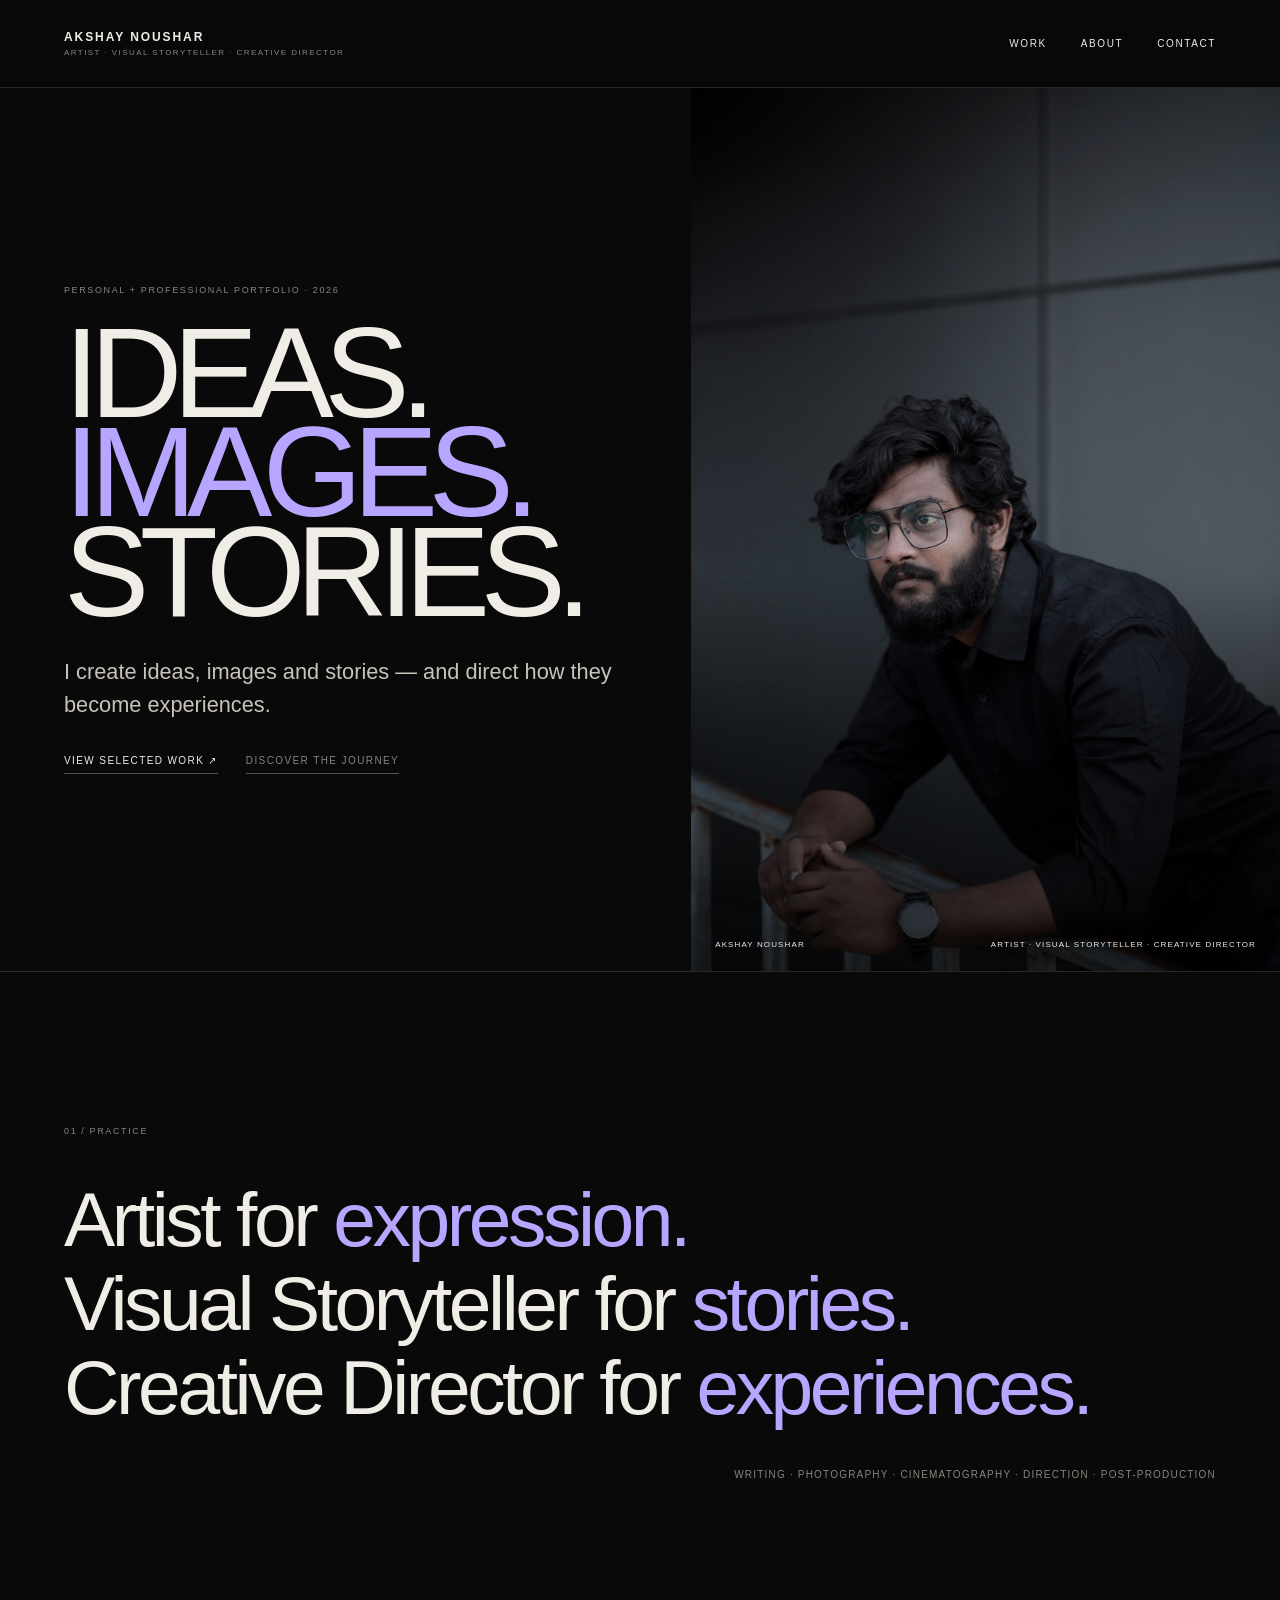
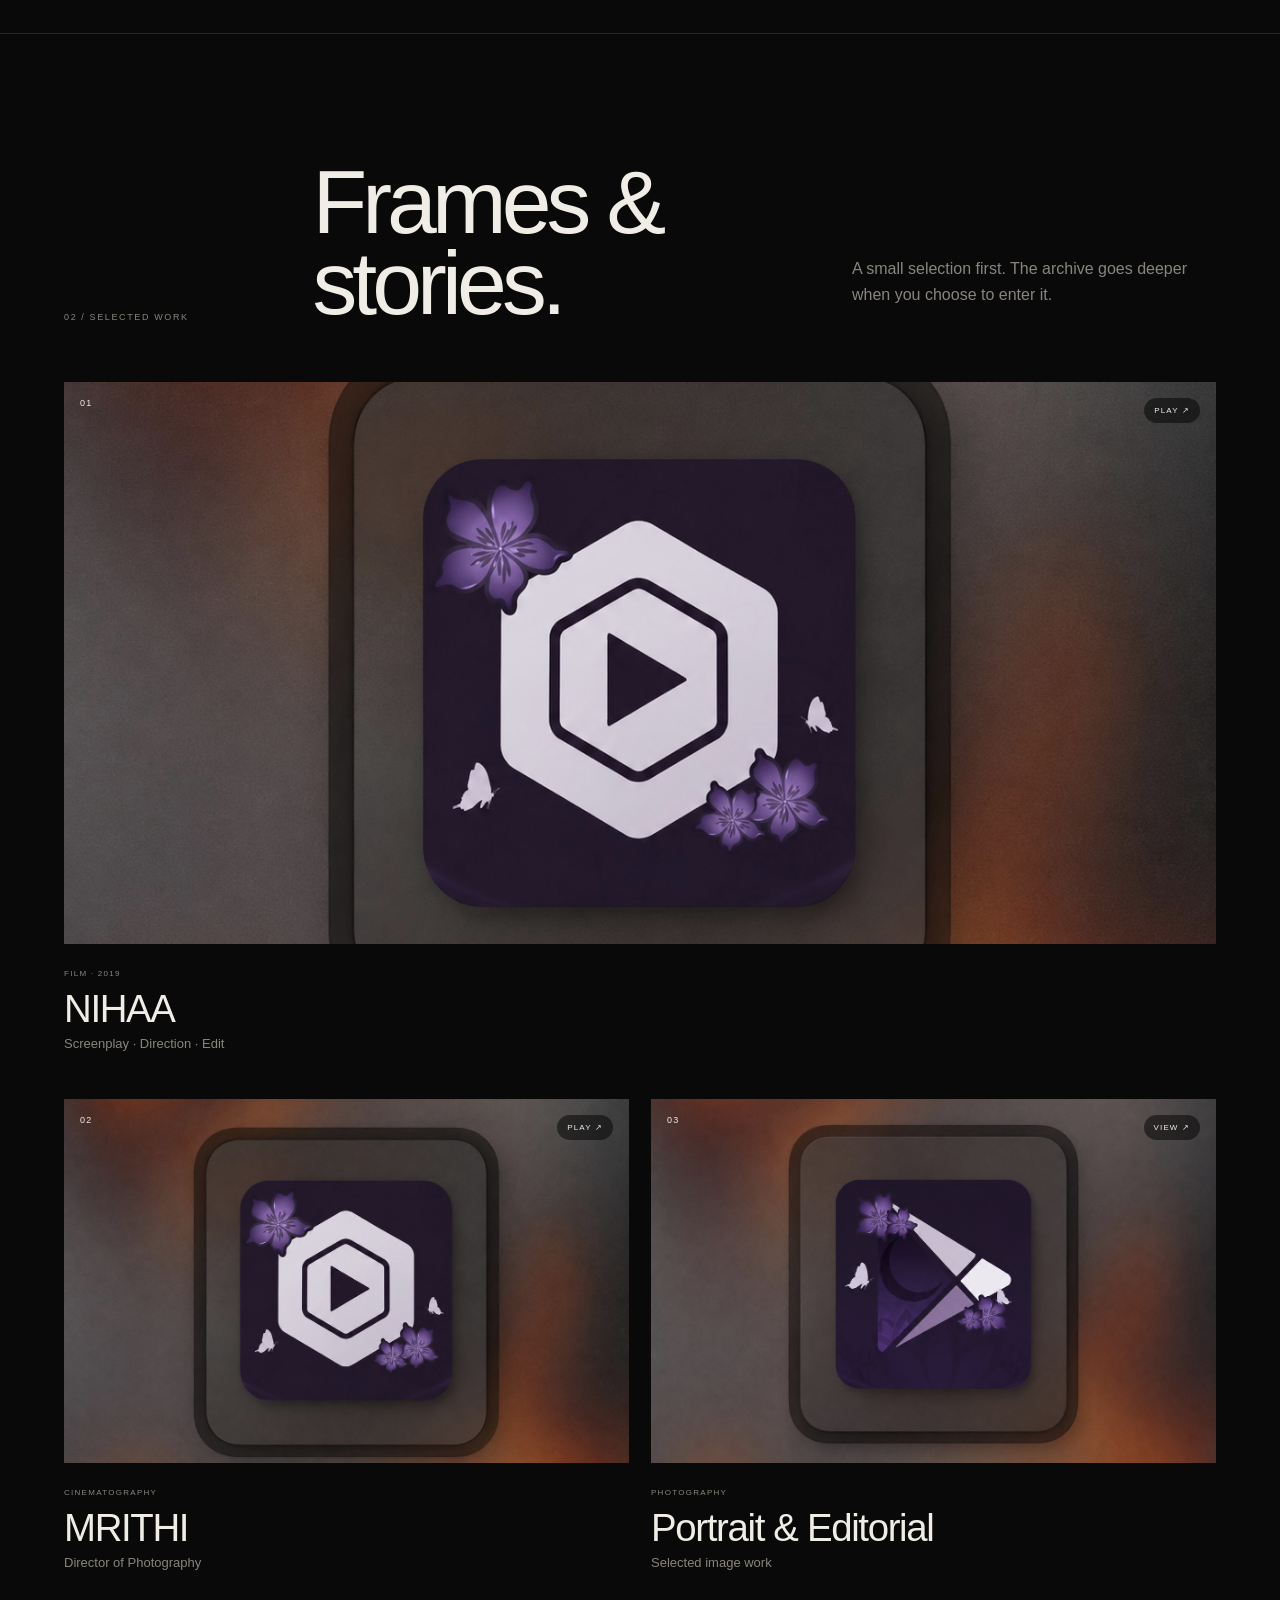
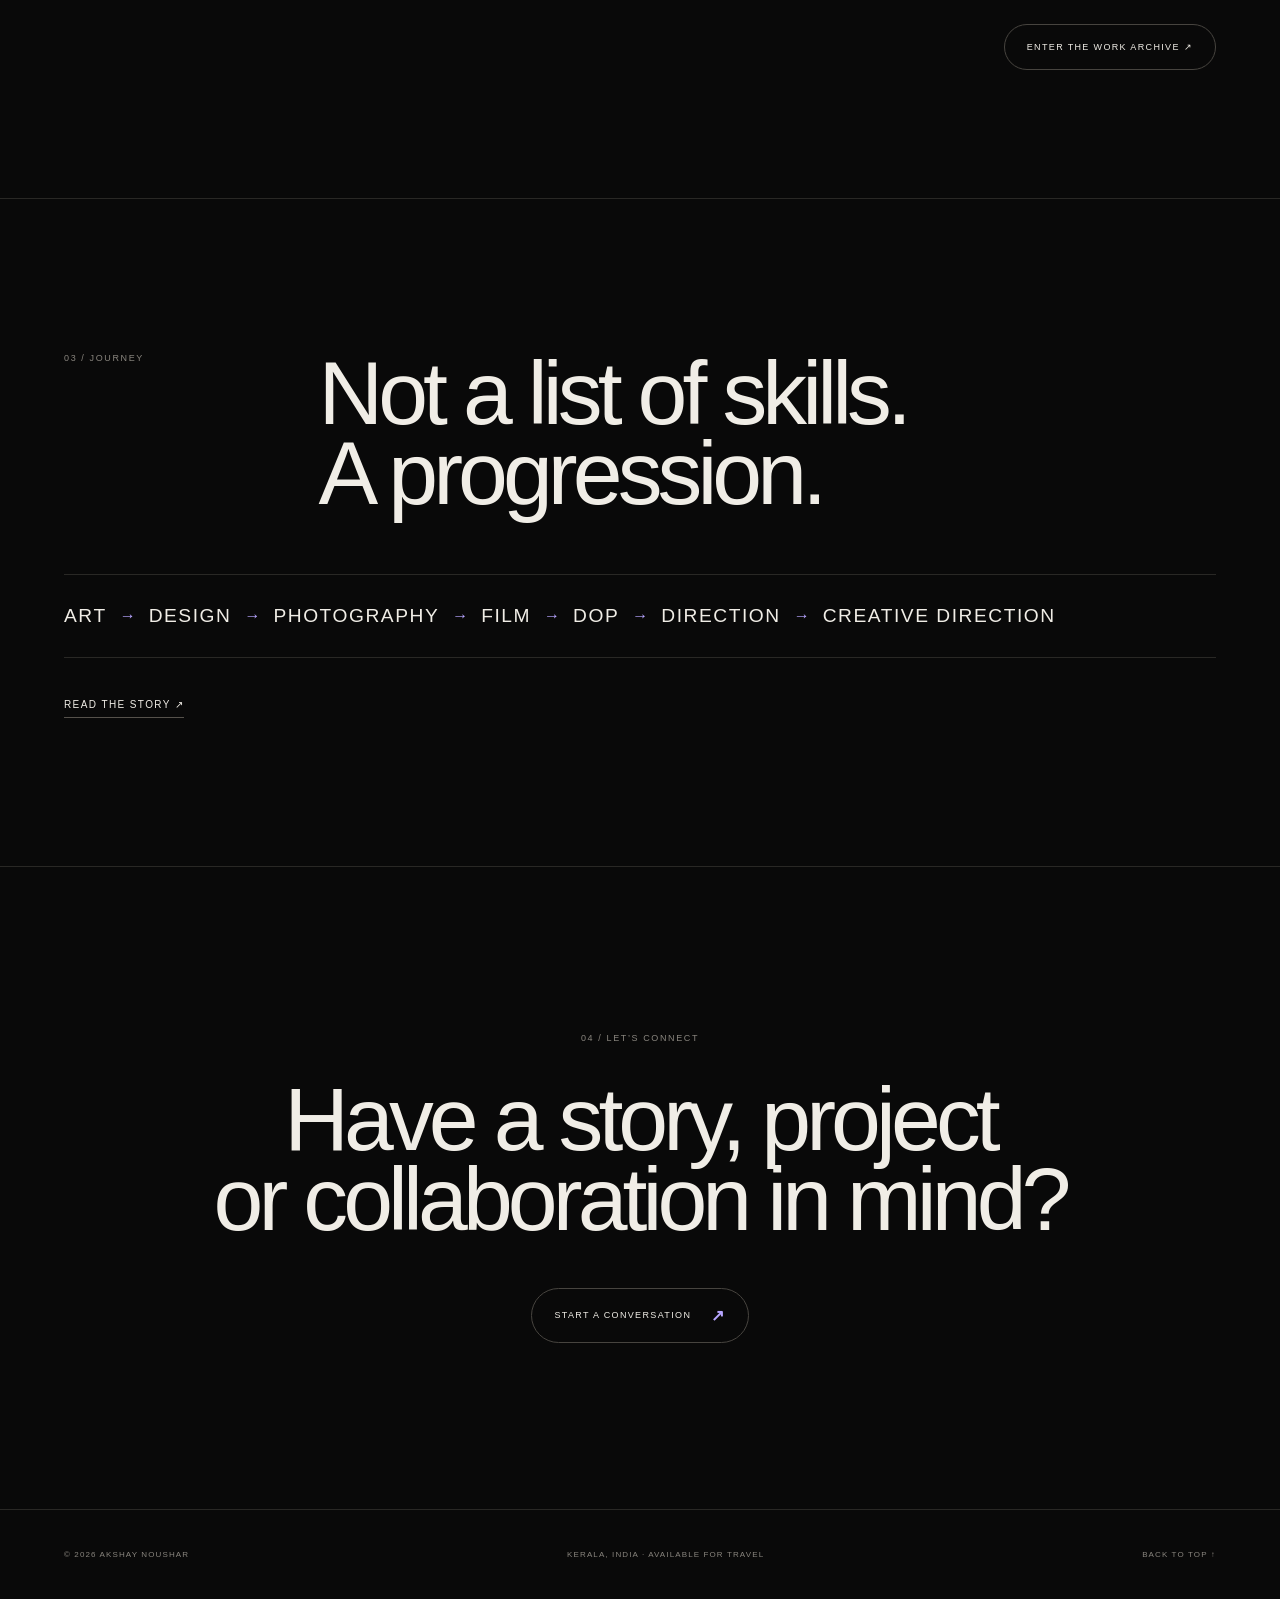
==== commit 16bfdb46: "Add files via upload" ====
--- a/index.html
+++ b/index.html
@@ -3,64 +3,91 @@
 <head>
 <meta charset="utf-8">
 <meta name="viewport" content="width=device-width,initial-scale=1">
-<meta name="theme-color" content="#080808">
-<title>Akshay Noushar — Visual Storyteller</title>
-<link rel="preconnect" href="https://fonts.googleapis.com">
-<link rel="preconnect" href="https://fonts.gstatic.com" crossorigin>
-<link href="https://fonts.googleapis.com/css2?family=DM+Sans:wght@400;500;600&family=Manrope:wght@400;500;600&display=swap" rel="stylesheet">
+<meta name="theme-color" content="#090909">
+<meta name="description" content="Akshay Noushar — Artist, Visual Storyteller & Creative Director.">
+<title>Akshay Noushar — Artist · Visual Storyteller · Creative Director</title>
 <link rel="stylesheet" href="styles.css">
 </head>
 <body><div id="top"></div><header class="site-header">
-<a class="brand" href="index.html"><strong>AKSHAY NOUSHAR</strong><span>VISUAL STORYTELLER</span></a>
-<button class="menu-toggle" type="button" aria-label="Toggle navigation" aria-expanded="false">MENU</button>
-<nav>
+<a class="identity" href="index.html" aria-label="Akshay Noushar home">
+<span class="identity-name">AKSHAY NOUSHAR</span>
+<span class="identity-role">ARTIST · VISUAL STORYTELLER · CREATIVE DIRECTOR</span>
+</a>
+<button class="menu-toggle" type="button" aria-expanded="false" aria-label="Open navigation">MENU</button>
+<nav class="main-nav" aria-label="Primary navigation">
 <a href="work/">Work</a>
-<a href="photography/">Photography</a>
 <a href="about/">About</a>
 <a href="contact/">Contact</a>
 </nav>
 </header>
 <main>
-<section class="home-hero">
-<div class="hero-copy">
-<p class="kicker">Artist · Filmmaker · Photographer</p>
-<h1>VISUAL<br><span>STORYTELLER.</span></h1>
-<p class="hero-note">Ideas shaped through film, photography and visual direction.</p>
-<a class="text-link" href="work/">Explore selected work <span>↗</span></a>
+<section class="hero">
+<div class="hero-type">
+<p class="eyebrow">PERSONAL + PROFESSIONAL PORTFOLIO · 2026</p>
+<h1><span>IDEAS.</span><span>IMAGES.</span><span>STORIES.</span></h1>
+<p class="hero-statement">I create ideas, images and stories — and direct how they become experiences.</p>
+<div class="hero-actions">
+<a class="line-link" href="work/">VIEW SELECTED WORK ↗</a>
+<a class="line-link quiet" href="about/">DISCOVER THE JOURNEY</a>
 </div>
-<figure class="hero-portrait"><img src="assets/akshay-hero.jpg" alt="Akshay Noushar portrait"><figcaption>AKSHAY NOUSHAR · KERALA, INDIA</figcaption></figure>
+</div>
+<figure class="hero-image">
+<img src="assets/akshay-hero.jpg" alt="Akshay Noushar">
+<figcaption><span>AKSHAY NOUSHAR</span><span>ARTIST · VISUAL STORYTELLER · CREATIVE DIRECTOR</span></figcaption>
+</figure>
 </section>
 
-<section class="discipline-strip" aria-label="Disciplines">
-<span>FILM</span><i>✦</i><span>PHOTOGRAPHY</span><i>✦</i><span>VISUAL STORIES</span>
+<section class="manifesto">
+<p class="section-index">01 / PRACTICE</p>
+<div class="manifesto-copy">
+<p>Artist for <em>expression.</em></p>
+<p>Visual Storyteller for <em>stories.</em></p>
+<p>Creative Director for <em>experiences.</em></p>
+</div>
+<div class="manifesto-meta">Writing · Photography · Cinematography · Direction · Post-production</div>
 </section>
 
-<section class="selected">
-<div class="section-intro"><p class="kicker">01 / Selected work</p><h2>A few stories,<br>carefully chosen.</h2><a class="text-link" href="work/">View all work ↗</a></div>
-<div class="feature-grid">
-<a class="feature-card feature-wide" href="https://youtu.be/g0v5l4ZB77M?si=HscOxM4LZ2izYEeh" target="_blank" rel="noopener">
-<img src="assets/previews/video-preview.jpg" alt="NIHAA video preview"><div><small>FILM · 2019</small><h3>NIHAA</h3><p>Screenplay · Direction · Edit</p></div></a>
-<a class="feature-card" href="https://youtu.be/LezGsm8gtJg?si=2vTfjHNnw-GvlhfK" target="_blank" rel="noopener">
-<img src="assets/previews/video-preview.jpg" alt="MRITHI video preview"><div><small>CINEMATOGRAPHY</small><h3>MRITHI</h3><p>Director of Photography</p></div></a>
-<a class="feature-card" href="photography/">
-<img src="assets/previews/gallery-preview.jpg" alt="Photography gallery preview"><div><small>PHOTOGRAPHY</small><h3>Portrait & Editorial</h3><p>Selected image work</p></div></a>
+<section class="selected-work">
+<div class="section-heading">
+<p class="section-index">02 / SELECTED WORK</p>
+<h2>Frames &amp;<br>stories.</h2>
+<p>A small selection first. The archive goes deeper when you choose to enter it.</p>
 </div>
+<div class="work-showcase">
+<a class="work-card work-card-large" href="https://youtu.be/g0v5l4ZB77M?si=HscOxM4LZ2izYEeh" target="_blank" rel="noopener">
+<div class="media"><img src="assets/previews/video-preview.jpg" alt="NIHAA video preview"><span class="work-no">01</span><span class="media-type">PLAY ↗</span></div>
+<div class="work-info"><span>FILM · 2019</span><h3>NIHAA</h3><p>Screenplay · Direction · Edit</p></div>
+</a>
+<a class="work-card" href="https://youtu.be/LezGsm8gtJg?si=2vTfjHNnw-GvlhfK" target="_blank" rel="noopener">
+<div class="media"><img src="assets/previews/video-preview.jpg" alt="MRITHI video preview"><span class="work-no">02</span><span class="media-type">PLAY ↗</span></div>
+<div class="work-info"><span>CINEMATOGRAPHY</span><h3>MRITHI</h3><p>Director of Photography</p></div>
+</a>
+<a class="work-card" href="photography/">
+<div class="media"><img src="assets/previews/gallery-preview.jpg" alt="Photography gallery preview"><span class="work-no">03</span><span class="media-type">VIEW ↗</span></div>
+<div class="work-info"><span>PHOTOGRAPHY</span><h3>Portrait &amp; Editorial</h3><p>Selected image work</p></div>
+</a>
+</div>
+<div class="section-end"><a class="pill-link" href="work/">ENTER THE WORK ARCHIVE ↗</a></div>
 </section>
 
-<section class="home-about">
-<p class="kicker">02 / About</p>
-<div><h2>From idea<br>to final frame.</h2><p>Akshay Noushar is an artist and visual storyteller working across writing, photography, cinematography, direction and post-production.</p><a class="text-link" href="about/">About Akshay ↗</a></div>
+<section class="journey-tease">
+<div><p class="section-index">03 / JOURNEY</p><h2>Not a list of skills.<br>A progression.</h2></div>
+<div class="journey-line" aria-label="Creative journey">
+<span>ART</span><i>→</i><span>DESIGN</span><i>→</i><span>PHOTOGRAPHY</span><i>→</i><span>FILM</span><i>→</i><span>DOP</span><i>→</i><span>DIRECTION</span><i>→</i><span>CREATIVE DIRECTION</span>
+</div>
+<a class="line-link" href="about/">READ THE STORY ↗</a>
 </section>
 
-<section class="connect-band">
-<p class="kicker">03 / Let’s connect</p>
+<section class="connect-home">
+<p class="section-index">04 / LET’S CONNECT</p>
 <h2>Have a story, project<br>or collaboration in mind?</h2>
-<a class="connect-link" href="contact/">START A CONVERSATION <span>↗</span></a>
+<a class="connect-cta" href="contact/"><span>START A CONVERSATION</span><b>↗</b></a>
 </section>
 </main><footer class="site-footer">
-<span>© <span id="year"></span> Akshay Noushar</span>
-<span>Kerala, India · Available for travel</span>
-<a href="#top">TOP ↑</a>
+<div>© <span data-year></span> AKSHAY NOUSHAR</div>
+<div>KERALA, INDIA · AVAILABLE FOR TRAVEL</div>
+<a href="#top">BACK TO TOP ↑</a>
 </footer>
 <script src="script.js"></script>
-</body></html>+</body>
+</html>
--- a/styles.css
+++ b/styles.css
@@ -1,14 +1,14 @@
 
-:root{--bg:#080808;--panel:#101010;--ink:#f1eee7;--muted:#99958d;--line:#292824;--accent:#a994ff;--pad:clamp(22px,4vw,64px)}
-*{box-sizing:border-box}html{scroll-behavior:smooth}body{margin:0;background:var(--bg);color:var(--ink);font-family:"DM Sans",sans-serif}a{color:inherit;text-decoration:none}img{display:block;width:100%;object-fit:cover}button,input,select,textarea{font:inherit}
-.site-header{height:92px;padding:0 var(--pad);display:flex;align-items:center;justify-content:space-between;border-bottom:1px solid var(--line);position:relative;z-index:10;background:rgba(8,8,8,.92);backdrop-filter:blur(16px)}.brand{display:grid;gap:2px}.brand strong{font-size:13px;letter-spacing:.13em}.brand span{font-size:9px;letter-spacing:.23em;color:var(--muted)}nav{display:flex;gap:34px;font-size:12px;text-transform:uppercase;letter-spacing:.12em}nav a:hover,.text-link:hover,.connect-link:hover{color:var(--accent)}.menu-toggle{display:none;background:none;border:0;color:var(--ink);font-size:11px;letter-spacing:.15em}
-.kicker{font-size:10px;letter-spacing:.2em;text-transform:uppercase;color:var(--muted);margin:0 0 22px}.home-hero{min-height:calc(100vh - 92px);padding:clamp(42px,7vw,100px) var(--pad);display:grid;grid-template-columns:1.08fr .92fr;gap:7vw;align-items:center}.hero-copy h1,.page-hero h1{font-family:Manrope,sans-serif;font-size:clamp(60px,10vw,154px);line-height:.82;letter-spacing:-.07em;margin:0;font-weight:500}.hero-copy h1 span{color:var(--accent)}.hero-note{max-width:430px;color:#c4c0b8;font-size:clamp(16px,1.6vw,23px);line-height:1.5;margin:34px 0}.text-link{display:inline-flex;gap:12px;font-size:12px;letter-spacing:.13em;text-transform:uppercase;border-bottom:1px solid #555047;padding-bottom:8px}.hero-portrait{margin:0;align-self:stretch;min-height:520px;position:relative;overflow:hidden}.hero-portrait img{height:100%;filter:saturate(.8) contrast(1.03)}.hero-portrait:after{content:"";position:absolute;inset:0;background:linear-gradient(180deg,transparent 60%,rgba(0,0,0,.55))}.hero-portrait figcaption{position:absolute;bottom:20px;left:20px;z-index:2;font-size:9px;letter-spacing:.16em}
-.discipline-strip{padding:24px var(--pad);border-block:1px solid var(--line);display:flex;justify-content:space-between;align-items:center;font-family:Manrope;font-size:clamp(17px,2.5vw,34px);letter-spacing:.05em}.discipline-strip i{font-style:normal;color:var(--accent);font-size:12px}
-.selected{padding:clamp(80px,10vw,150px) var(--pad)}.section-intro{display:grid;grid-template-columns:1fr 1.4fr auto;align-items:end;gap:30px;margin-bottom:56px}.section-intro h2,.home-about h2,.connect-band h2,.photo-lead h2{font:500 clamp(38px,5.5vw,82px)/.98 Manrope;margin:0;letter-spacing:-.045em}.feature-grid{display:grid;grid-template-columns:1fr 1fr;gap:44px 24px}.feature-card{display:block}.feature-card img{aspect-ratio:16/10;transition:transform .55s ease;filter:saturate(.88)}.feature-card:hover img{transform:scale(1.015)}.feature-card>div{padding-top:18px}.feature-card small,.project-card small{color:var(--muted);text-transform:uppercase;letter-spacing:.14em;font-size:9px}.feature-card h3{font:500 clamp(25px,3vw,42px) Manrope;margin:7px 0}.feature-card p,.project-card p{margin:0;color:var(--muted)}.feature-wide{grid-column:1/-1}.feature-wide img{aspect-ratio:2/1}
-.home-about{border-top:1px solid var(--line);padding:clamp(80px,10vw,150px) var(--pad);display:grid;grid-template-columns:.7fr 2fr;gap:6vw}.home-about>div{display:grid;grid-template-columns:1.2fr 1fr;gap:40px}.home-about p:not(.kicker){color:#b8b4ad;line-height:1.7;max-width:560px}.connect-band{padding:clamp(90px,12vw,180px) var(--pad);border-top:1px solid var(--line);text-align:center}.connect-band h2{margin-bottom:46px}.connect-link{display:inline-flex;gap:18px;border:1px solid #47443e;border-radius:999px;padding:18px 26px;font-size:11px;letter-spacing:.15em}
-.page-shell{padding-bottom:80px}.page-hero{padding:clamp(70px,9vw,140px) var(--pad) clamp(70px,9vw,120px);border-bottom:1px solid var(--line)}.page-hero p:last-child{max-width:540px;color:var(--muted);line-height:1.6;margin:40px 0 0}.project-grid{padding:70px var(--pad);display:grid;grid-template-columns:repeat(2,1fr);gap:64px 24px}.project-image{position:relative;overflow:hidden}.project-image img{aspect-ratio:16/10;transition:transform .45s}.project-card:hover .project-image img{transform:scale(1.018)}.project-image span{position:absolute;top:16px;left:16px;font-size:10px;letter-spacing:.12em}.project-card h2{font:500 clamp(26px,3vw,45px) Manrope;margin:8px 0}.project-card small{display:block;margin-top:18px}.archive-card{min-height:420px;border:1px solid var(--line);padding:28px;display:flex;flex-direction:column;justify-content:flex-end}.archive-mark{font:500 clamp(70px,9vw,140px) Manrope;color:#272621;margin-bottom:auto;display:flex;justify-content:space-between}.archive-mark b{font-size:30px;color:var(--accent)}
-.photo-lead{padding:80px var(--pad);display:grid;grid-template-columns:1.25fr .75fr;gap:7vw;align-items:center}.photo-lead img{aspect-ratio:1.2/1}.photo-lead p:not(.kicker){color:var(--muted);line-height:1.7}.photo-triptych{padding:0 var(--pad) 100px;display:grid;grid-template-columns:1fr 1.3fr 1fr;gap:16px;align-items:end}.photo-triptych img{aspect-ratio:3/4}.photo-triptych img:nth-child(2){aspect-ratio:4/5}
-.about-editorial{padding:80px var(--pad);display:grid;grid-template-columns:.9fr 1.1fr;gap:8vw;align-items:center}.about-editorial figure{margin:0}.about-editorial img{aspect-ratio:4/5}.about-editorial .lead{font:500 clamp(25px,3.5vw,50px)/1.18 Manrope;letter-spacing:-.03em}.about-editorial p:not(.lead){color:var(--muted);line-height:1.75}.practice-grid{border-top:1px solid var(--line);margin:30px var(--pad) 90px;display:grid;grid-template-columns:repeat(2,1fr)}.practice-grid>div{padding:36px 30px;border-bottom:1px solid var(--line)}.practice-grid>div:nth-child(odd){border-right:1px solid var(--line)}.practice-grid span{color:var(--accent);font-size:10px}.practice-grid h3{font:500 28px Manrope}.practice-grid p{color:var(--muted);line-height:1.7}
-.contact-layout{padding:80px var(--pad);display:grid;grid-template-columns:.8fr 1.2fr;gap:8vw}.contact-details{display:flex;flex-direction:column;gap:18px}.contact-details img{aspect-ratio:4/5;margin-bottom:20px}.contact-details a,.contact-details span{font-size:13px;color:#c7c3bb}.enquiry-form{display:grid;gap:24px}.enquiry-form label{display:grid;gap:8px;font-size:10px;text-transform:uppercase;letter-spacing:.13em;color:var(--muted)}.enquiry-form input,.enquiry-form select,.enquiry-form textarea{width:100%;background:transparent;color:var(--ink);border:0;border-bottom:1px solid #45423c;padding:12px 0;outline:none}.enquiry-form textarea{resize:vertical}.enquiry-form button{justify-self:start;border:1px solid #555148;background:transparent;color:var(--ink);border-radius:999px;padding:16px 24px;font-size:10px;letter-spacing:.15em;cursor:pointer}.form-status{font-size:12px;color:var(--muted)}
-.site-footer{border-top:1px solid var(--line);min-height:90px;padding:0 var(--pad);display:flex;align-items:center;justify-content:space-between;color:var(--muted);font-size:9px;letter-spacing:.12em;text-transform:uppercase}
-@media(max-width:800px){.site-header{height:76px}.menu-toggle{display:block}nav{display:none;position:absolute;top:76px;left:0;right:0;background:#0b0b0b;padding:28px var(--pad);border-bottom:1px solid var(--line);flex-direction:column;gap:22px}body.menu-open nav{display:flex}.home-hero{grid-template-columns:1fr;min-height:auto}.hero-portrait{min-height:470px}.discipline-strip{gap:10px}.section-intro{grid-template-columns:1fr}.feature-grid,.project-grid{grid-template-columns:1fr}.feature-wide{grid-column:auto}.home-about,.home-about>div,.photo-lead,.about-editorial,.contact-layout{grid-template-columns:1fr}.photo-triptych{grid-template-columns:1fr 1fr}.photo-triptych img:last-child{display:none}.practice-grid{grid-template-columns:1fr}.practice-grid>div:nth-child(odd){border-right:0}.site-footer{gap:14px;flex-wrap:wrap;padding-block:25px}.page-hero h1{font-size:clamp(56px,18vw,100px)}}
+:root{--bg:#090909;--bg2:#0d0d0d;--ink:#f0ede6;--soft:#c8c3ba;--muted:#89857e;--line:#292825;--accent:#b7a5ff;--pad:clamp(22px,5vw,78px)}
+*{box-sizing:border-box}html{scroll-behavior:smooth}body{margin:0;background:var(--bg);color:var(--ink);font-family:Arial,Helvetica,sans-serif;-webkit-font-smoothing:antialiased}a{color:inherit;text-decoration:none}img{width:100%;display:block;object-fit:cover}button,input,textarea,select{font:inherit}.site-header{height:88px;padding:0 var(--pad);display:flex;align-items:center;justify-content:space-between;border-bottom:1px solid var(--line);position:sticky;top:0;background:rgba(9,9,9,.9);backdrop-filter:blur(16px);z-index:20}.identity{display:grid;gap:4px}.identity-name{font-size:12px;font-weight:700;letter-spacing:.16em}.identity-role{font-size:8px;letter-spacing:.18em;color:var(--muted)}.main-nav{display:flex;gap:34px}.main-nav a,.menu-toggle{font-size:10px;letter-spacing:.16em;text-transform:uppercase}.main-nav a:hover,.line-link:hover{color:var(--accent)}.menu-toggle{display:none;background:none;border:0;color:var(--ink)}
+.eyebrow,.section-index{margin:0;font-size:9px;line-height:1.3;letter-spacing:.18em;text-transform:uppercase;color:var(--muted)}.hero{min-height:calc(100vh - 88px);display:grid;grid-template-columns:1.08fr .92fr;border-bottom:1px solid var(--line)}.hero-type{padding:clamp(48px,8vw,118px) var(--pad);display:flex;flex-direction:column;justify-content:center}.hero h1{margin:26px 0 34px;font-size:clamp(70px,10vw,160px);line-height:.78;letter-spacing:-.075em;font-weight:500}.hero h1 span{display:block}.hero h1 span:nth-child(2){color:var(--accent)}.hero-statement{max-width:560px;font-size:clamp(17px,1.7vw,25px);line-height:1.5;color:var(--soft);margin:0 0 34px}.hero-actions{display:flex;gap:28px;flex-wrap:wrap}.line-link{font-size:10px;letter-spacing:.14em;border-bottom:1px solid #55514b;padding-bottom:7px}.line-link.quiet{color:var(--muted)}.hero-image{margin:0;position:relative;overflow:hidden;min-height:570px}.hero-image img{height:100%;filter:saturate(.78) contrast(1.05)}.hero-image:after{content:"";position:absolute;inset:0;background:linear-gradient(180deg,transparent 55%,rgba(0,0,0,.68))}.hero-image figcaption{position:absolute;z-index:2;left:24px;right:24px;bottom:22px;display:flex;justify-content:space-between;gap:20px;font-size:8px;letter-spacing:.14em}
+.manifesto{padding:clamp(90px,12vw,180px) var(--pad);border-bottom:1px solid var(--line)}.manifesto-copy{margin:42px 0;font-size:clamp(38px,6vw,88px);line-height:1.02;letter-spacing:-.045em}.manifesto-copy p{margin:.08em 0}.manifesto-copy em{font-style:normal;color:var(--accent)}.manifesto-meta{text-align:right;color:var(--muted);font-size:10px;letter-spacing:.12em;text-transform:uppercase}
+.selected-work{padding:clamp(85px,10vw,150px) var(--pad);border-bottom:1px solid var(--line)}.section-heading{display:grid;grid-template-columns:.6fr 1.4fr 1fr;gap:30px;align-items:end;margin-bottom:58px}.section-heading h2,.journey-tease h2,.connect-home h2,.origin-story h2,.practice-title h2,.photo-feature h2{font-size:clamp(48px,7vw,100px);font-weight:500;line-height:.9;letter-spacing:-.055em;margin:0}.section-heading>p:last-child{color:var(--muted);line-height:1.6;max-width:420px}.work-showcase{display:grid;grid-template-columns:1fr 1fr;gap:48px 22px}.work-card-large{grid-column:1/-1}.media{position:relative;overflow:hidden;background:#111}.work-card-large .media img{aspect-ratio:2.05/1}.work-card:not(.work-card-large) .media img,.archive-card .media img{aspect-ratio:1.55/1}.media img{transition:transform .5s ease;filter:saturate(.86)}.work-card:hover .media img,.archive-card:hover .media img{transform:scale(1.015)}.work-no{position:absolute;left:16px;top:16px;font-size:9px;letter-spacing:.14em}.media-type{position:absolute;right:16px;top:16px;font-size:8px;letter-spacing:.14em;background:rgba(0,0,0,.5);padding:8px 10px;border-radius:999px}.work-info{padding-top:18px}.work-info>span{font-size:8px;letter-spacing:.16em;color:var(--muted)}.work-info h3,.work-info h2{margin:7px 0 5px;font-size:clamp(26px,3vw,44px);font-weight:500;letter-spacing:-.035em}.work-info p{margin:0;color:var(--muted);font-size:13px}.section-end{padding-top:54px;text-align:right}.pill-link,.connect-cta{display:inline-flex;align-items:center;gap:20px;border:1px solid #47443f;border-radius:999px;padding:17px 22px;font-size:9px;letter-spacing:.15em}
+.journey-tease{padding:clamp(90px,12vw,175px) var(--pad);border-bottom:1px solid var(--line)}.journey-tease>div:first-child{display:grid;grid-template-columns:.5fr 2fr;gap:30px;margin-bottom:60px}.journey-line{display:flex;align-items:center;gap:13px;flex-wrap:wrap;padding:30px 0;border-block:1px solid var(--line);margin-bottom:36px}.journey-line span{font-size:clamp(13px,1.5vw,20px);letter-spacing:.08em}.journey-line i{font-style:normal;color:var(--accent)}.connect-home{padding:clamp(100px,13vw,190px) var(--pad);text-align:center}.connect-home h2{margin:34px 0 48px}.connect-cta b{font-size:16px;color:var(--accent)}
+.page-intro{padding:clamp(72px,10vw,150px) var(--pad);display:grid;grid-template-columns:.4fr 1.6fr 1fr;gap:34px;align-items:end;border-bottom:1px solid var(--line)}.page-intro h1{margin:0;font-size:clamp(65px,10vw,145px);line-height:.82;letter-spacing:-.07em;font-weight:500}.page-intro>div p{color:var(--soft);line-height:1.65;max-width:520px}.page-intro .micro{font-size:11px;color:var(--muted)}
+.archive-grid{padding:70px var(--pad) 120px;display:grid;grid-template-columns:repeat(2,1fr);gap:58px 22px}.archive-card{display:block}.external-panel{aspect-ratio:1.55/1;border:1px solid var(--line);padding:24px;display:grid;grid-template-columns:1fr auto;grid-template-rows:1fr auto;background:var(--bg2)}.external-panel span{font-size:clamp(70px,8vw,120px);color:#2d2c29}.external-panel b{font-size:28px;color:var(--accent)}.external-panel em{font-style:normal;font-size:9px;letter-spacing:.16em;color:var(--muted)}.work-note{padding:0 var(--pad) 120px;color:var(--muted);max-width:700px;line-height:1.7}
+.about-intro .big-copy{font-size:clamp(22px,2.7vw,40px);line-height:1.35;color:var(--ink)}.origin-story{padding:90px var(--pad);display:grid;grid-template-columns:.85fr 1.15fr;gap:7vw;align-items:center;border-bottom:1px solid var(--line)}.origin-story figure{margin:0}.origin-story img{aspect-ratio:4/5}.origin-story p:not(.section-index){color:var(--muted);line-height:1.75}.origin-story p:nth-of-type(2){font-size:clamp(20px,2.3vw,33px);color:var(--ink)}.journey-full{padding:100px var(--pad);border-bottom:1px solid var(--line)}.timeline{margin-top:42px}.timeline>div{display:grid;grid-template-columns:60px .7fr 1.3fr;gap:26px;padding:26px 0;border-top:1px solid var(--line);align-items:start}.timeline span{font-size:9px;color:var(--accent)}.timeline strong{font-size:clamp(20px,2.5vw,36px);font-weight:500}.timeline p{margin:0;color:var(--muted);line-height:1.6}.practice-depth{padding:100px var(--pad);border-bottom:1px solid var(--line)}.practice-title{display:grid;grid-template-columns:.5fr 1.5fr;gap:30px}.practice-columns{display:grid;grid-template-columns:repeat(3,1fr);margin-top:60px;border-top:1px solid var(--line)}.practice-columns>div{padding:30px;border-right:1px solid var(--line)}.practice-columns>div:last-child{border-right:0}.practice-columns span{font-size:9px;letter-spacing:.15em;color:var(--accent)}.practice-columns p{line-height:1.8;color:var(--muted)}.about-close{padding:110px var(--pad);text-align:center}.about-close blockquote{max-width:950px;margin:0 auto 44px;font-size:clamp(30px,5vw,72px);line-height:1.1;letter-spacing:-.04em}
+.photo-feature{padding:90px var(--pad);display:grid;grid-template-columns:1.2fr .8fr;gap:7vw;align-items:center;border-bottom:1px solid var(--line)}.photo-feature img{aspect-ratio:1.25/1}.photo-feature p:not(.section-index){color:var(--muted);line-height:1.7}.photo-strip{padding:70px var(--pad) 120px;display:grid;grid-template-columns:1fr 1.2fr 1fr;gap:14px;align-items:end}.photo-strip img{aspect-ratio:3/4}.photo-strip img:nth-child(2){aspect-ratio:4/5}
+.contact-grid{padding:90px var(--pad) 130px;display:grid;grid-template-columns:.8fr 1.2fr;gap:8vw}.contact-direct{display:flex;flex-direction:column;gap:17px}.contact-direct img{aspect-ratio:4/5;margin-bottom:20px}.contact-direct a,.contact-direct span{font-size:13px;color:var(--soft)}.contact-form{display:grid;gap:24px}.contact-form label{display:grid;gap:8px}.contact-form label span{font-size:9px;letter-spacing:.15em;text-transform:uppercase;color:var(--muted)}.contact-form input,.contact-form select,.contact-form textarea{background:transparent;border:0;border-bottom:1px solid #44413c;color:var(--ink);padding:13px 0;outline:none;border-radius:0}.contact-form textarea{resize:vertical}.contact-form button{justify-self:start;border:1px solid #504c46;border-radius:999px;background:none;color:var(--ink);padding:16px 22px;font-size:9px;letter-spacing:.15em;cursor:pointer}.form-status{font-size:11px;color:var(--muted)}
+.site-footer{min-height:90px;padding:24px var(--pad);border-top:1px solid var(--line);display:flex;justify-content:space-between;align-items:center;gap:20px;flex-wrap:wrap;color:var(--muted);font-size:8px;letter-spacing:.14em}
+@media(max-width:820px){.site-header{height:76px}.identity-role{display:none}.menu-toggle{display:block}.main-nav{display:none;position:absolute;top:76px;left:0;right:0;background:#0b0b0b;padding:28px var(--pad);border-bottom:1px solid var(--line);flex-direction:column}.menu-open .main-nav{display:flex}.hero{grid-template-columns:1fr}.hero-type{min-height:66vh}.hero-image{min-height:500px}.hero-image figcaption{display:grid}.manifesto-meta{text-align:left}.section-heading,.page-intro,.journey-tease>div:first-child,.practice-title{grid-template-columns:1fr}.work-showcase,.archive-grid,.origin-story,.photo-feature,.contact-grid{grid-template-columns:1fr}.work-card-large{grid-column:auto}.work-card-large .media img{aspect-ratio:1.55/1}.practice-columns{grid-template-columns:1fr}.practice-columns>div{border-right:0;border-bottom:1px solid var(--line)}.timeline>div{grid-template-columns:40px 1fr}.timeline p{grid-column:2}.photo-strip{grid-template-columns:1fr 1fr}.photo-strip img:last-child{display:none}.page-intro h1{font-size:clamp(58px,18vw,100px)}}
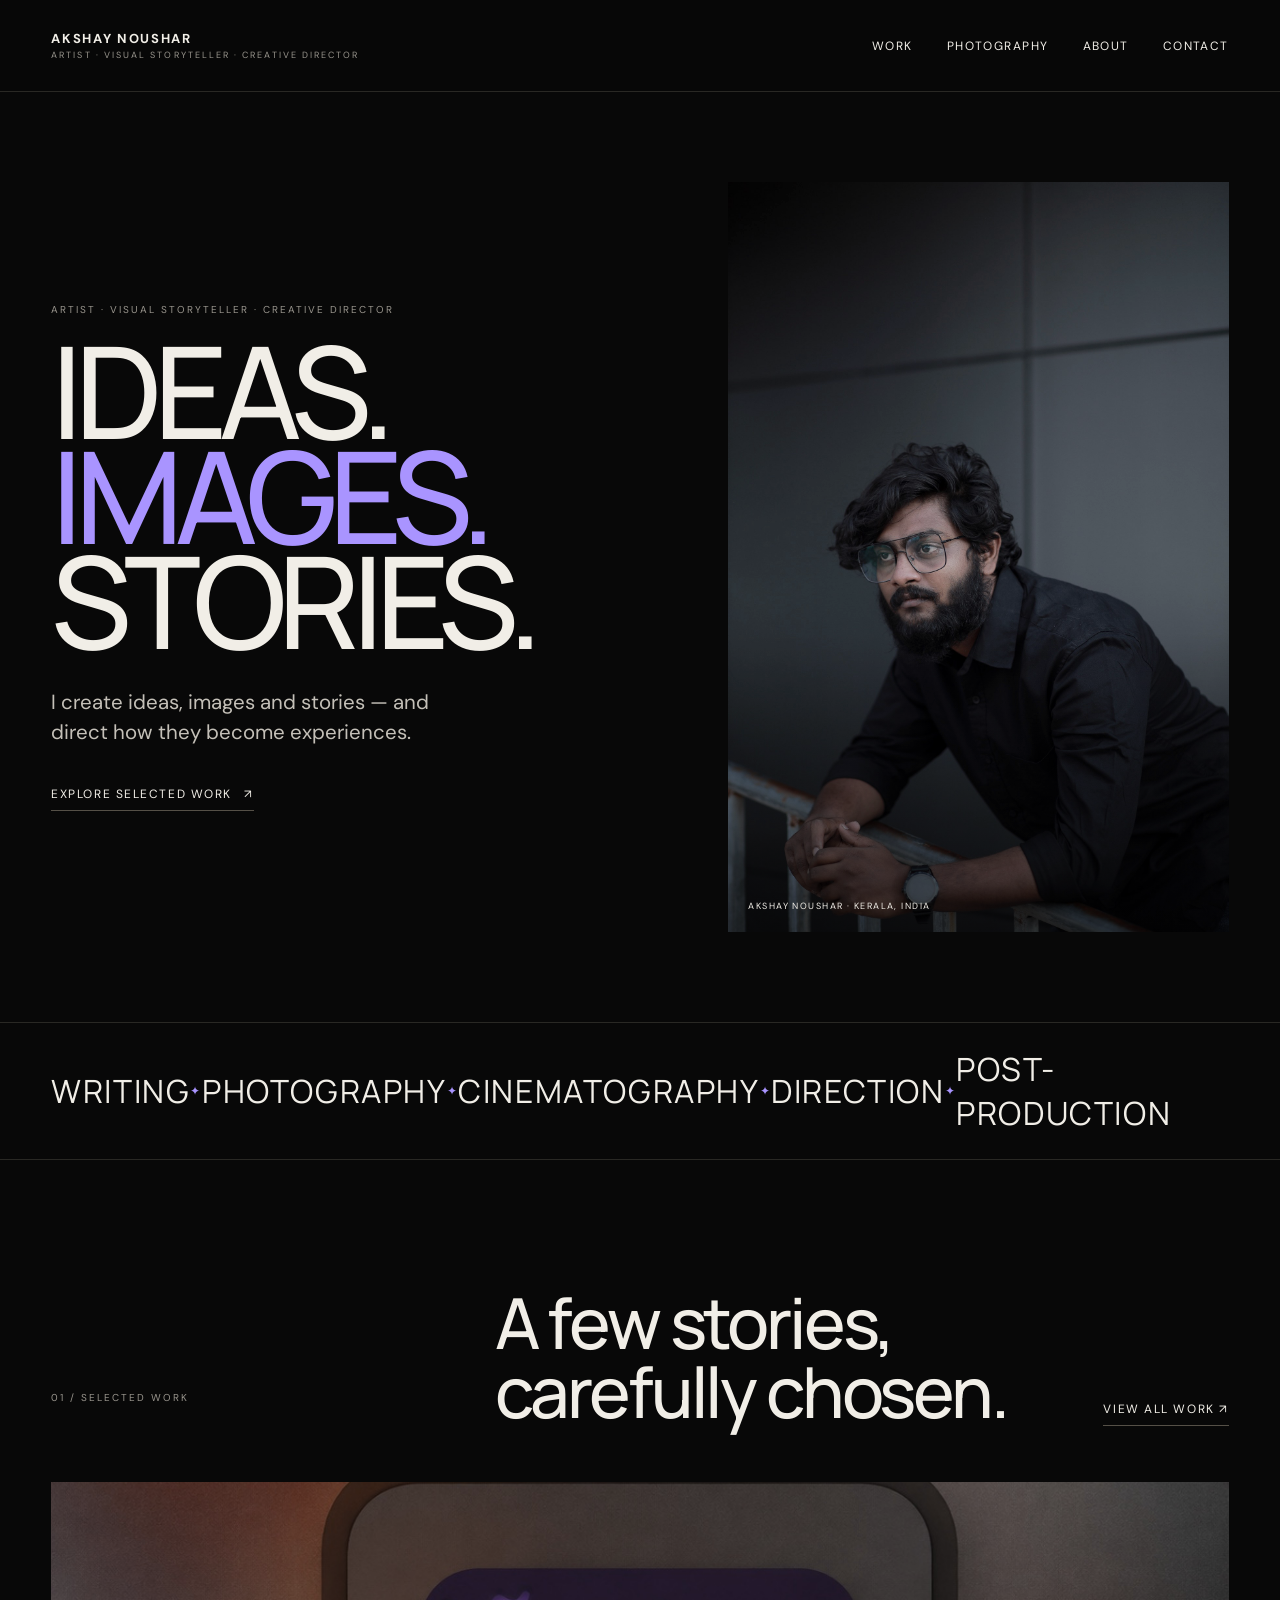
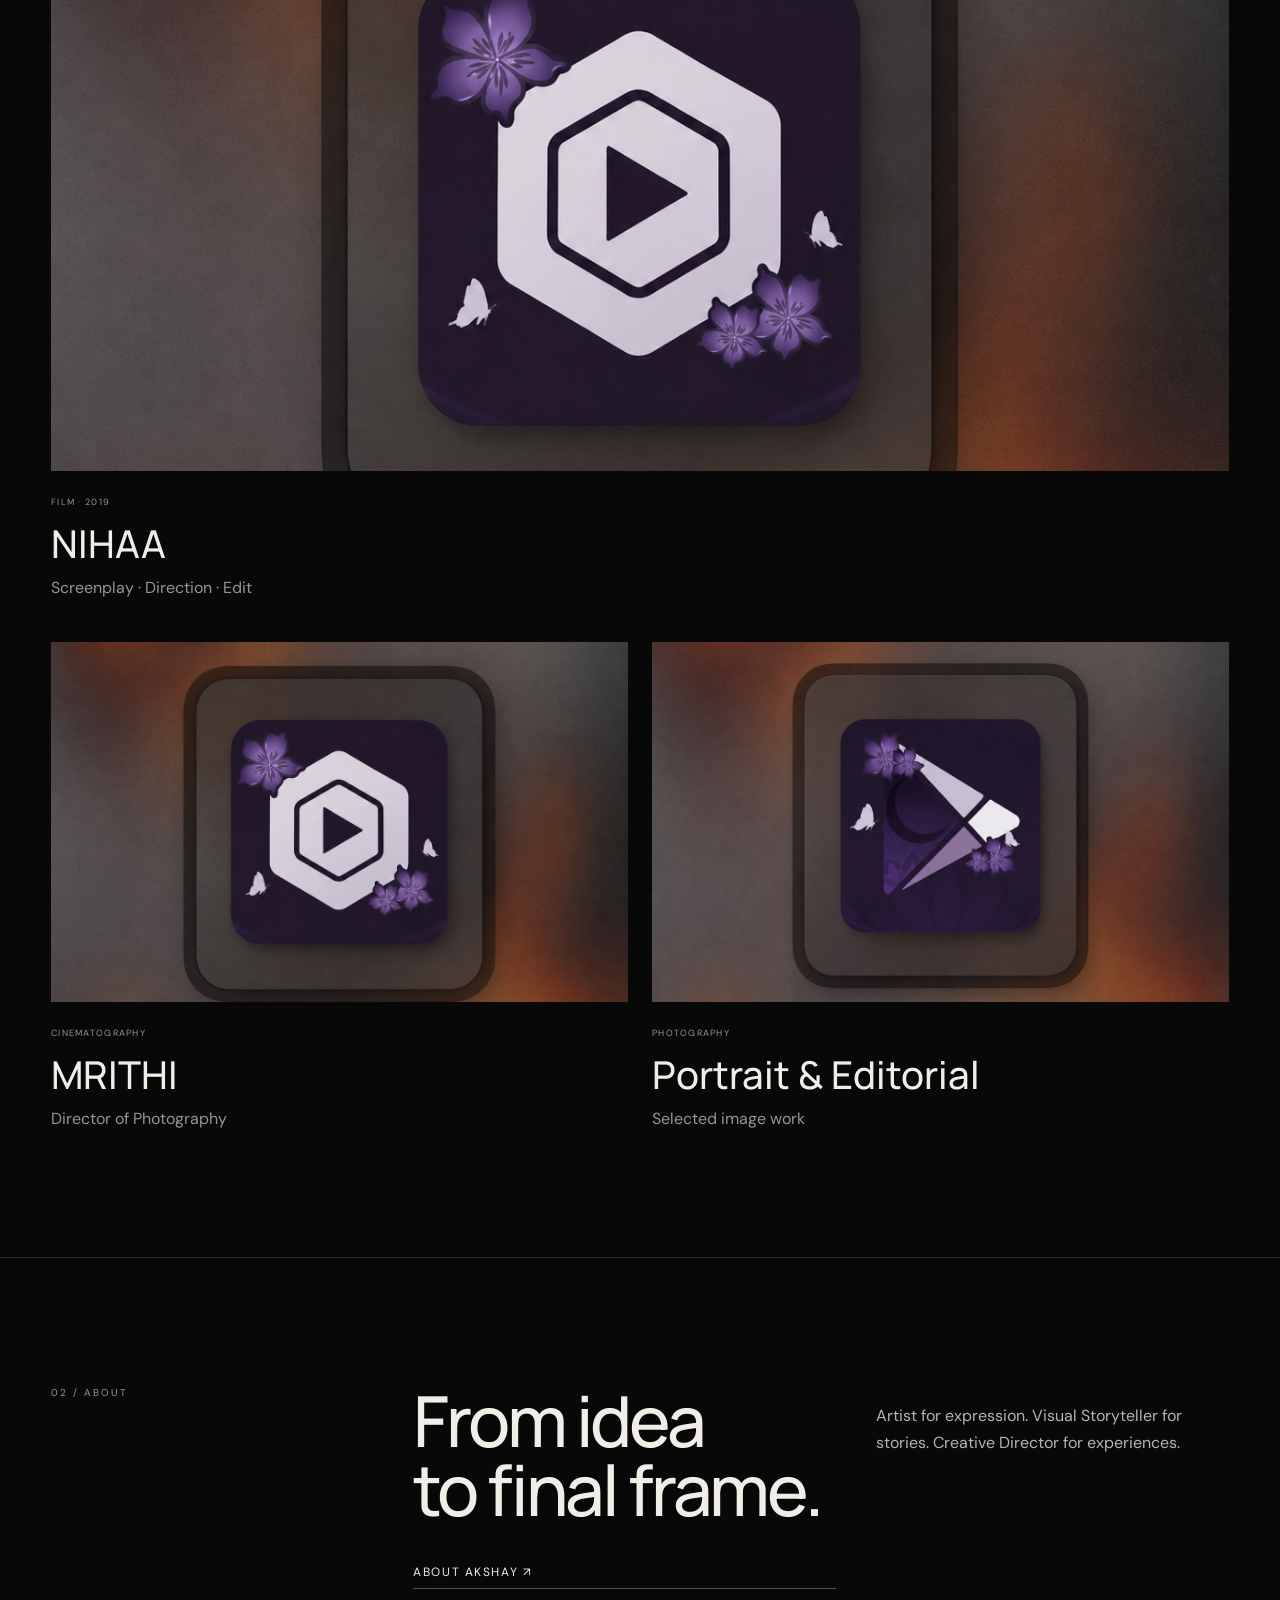
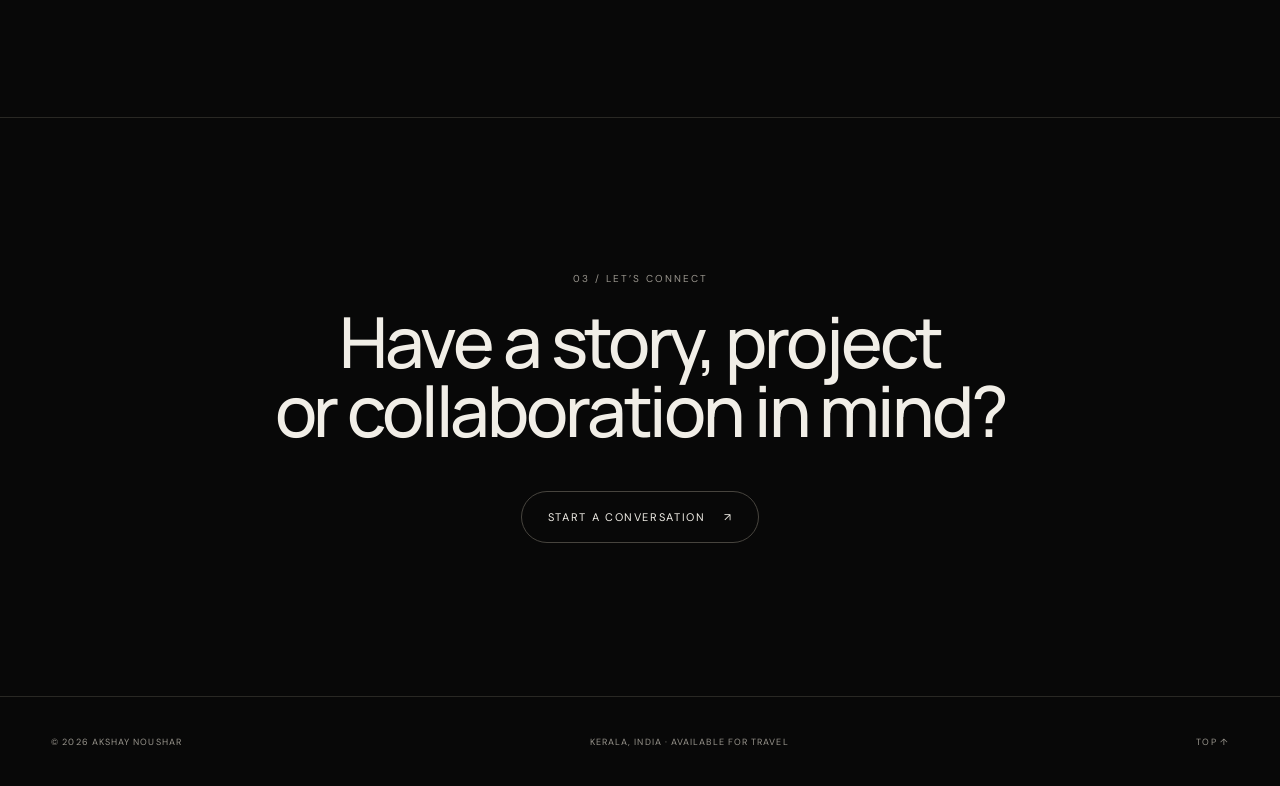
==== commit 1e689e55: "Add files via upload" ====
--- a/index.html
+++ b/index.html
@@ -3,91 +3,65 @@
 <head>
 <meta charset="utf-8">
 <meta name="viewport" content="width=device-width,initial-scale=1">
-<meta name="theme-color" content="#090909">
-<meta name="description" content="Akshay Noushar — Artist, Visual Storyteller & Creative Director.">
+<meta name="theme-color" content="#080808">
+<meta name="description" content="Akshay Noushar — Artist, Visual Storyteller and Creative Director. Selected film, cinematography, photography and creative work.">
 <title>Akshay Noushar — Artist · Visual Storyteller · Creative Director</title>
+<link rel="preconnect" href="https://fonts.googleapis.com">
+<link rel="preconnect" href="https://fonts.gstatic.com" crossorigin>
+<link href="https://fonts.googleapis.com/css2?family=DM+Sans:wght@400;500;600&family=Manrope:wght@400;500;600&display=swap" rel="stylesheet">
 <link rel="stylesheet" href="styles.css">
 </head>
 <body><div id="top"></div><header class="site-header">
-<a class="identity" href="index.html" aria-label="Akshay Noushar home">
-<span class="identity-name">AKSHAY NOUSHAR</span>
-<span class="identity-role">ARTIST · VISUAL STORYTELLER · CREATIVE DIRECTOR</span>
-</a>
-<button class="menu-toggle" type="button" aria-expanded="false" aria-label="Open navigation">MENU</button>
-<nav class="main-nav" aria-label="Primary navigation">
+<a class="brand" href="index.html"><strong>AKSHAY NOUSHAR</strong><span>ARTIST · VISUAL STORYTELLER · CREATIVE DIRECTOR</span></a>
+<button class="menu-toggle" type="button" aria-label="Toggle navigation" aria-expanded="false">MENU</button>
+<nav>
 <a href="work/">Work</a>
+<a href="photography/">Photography</a>
 <a href="about/">About</a>
 <a href="contact/">Contact</a>
 </nav>
 </header>
 <main>
-<section class="hero">
-<div class="hero-type">
-<p class="eyebrow">PERSONAL + PROFESSIONAL PORTFOLIO · 2026</p>
-<h1><span>IDEAS.</span><span>IMAGES.</span><span>STORIES.</span></h1>
-<p class="hero-statement">I create ideas, images and stories — and direct how they become experiences.</p>
-<div class="hero-actions">
-<a class="line-link" href="work/">VIEW SELECTED WORK ↗</a>
-<a class="line-link quiet" href="about/">DISCOVER THE JOURNEY</a>
+<section class="home-hero">
+<div class="hero-copy">
+<p class="kicker">Artist · Visual Storyteller · Creative Director</p>
+<h1>IDEAS.<br><span>IMAGES.</span><br>STORIES.</h1>
+<p class="hero-note">I create ideas, images and stories — and direct how they become experiences.</p>
+<a class="text-link" href="work/">Explore selected work <span>↗</span></a>
 </div>
-</div>
-<figure class="hero-image">
-<img src="assets/akshay-hero.jpg" alt="Akshay Noushar">
-<figcaption><span>AKSHAY NOUSHAR</span><span>ARTIST · VISUAL STORYTELLER · CREATIVE DIRECTOR</span></figcaption>
-</figure>
+<figure class="hero-portrait"><img src="assets/akshay-hero.jpg" alt="Akshay Noushar portrait"><figcaption>AKSHAY NOUSHAR · KERALA, INDIA</figcaption></figure>
 </section>
 
-<section class="manifesto">
-<p class="section-index">01 / PRACTICE</p>
-<div class="manifesto-copy">
-<p>Artist for <em>expression.</em></p>
-<p>Visual Storyteller for <em>stories.</em></p>
-<p>Creative Director for <em>experiences.</em></p>
-</div>
-<div class="manifesto-meta">Writing · Photography · Cinematography · Direction · Post-production</div>
+<section class="discipline-strip" aria-label="Disciplines">
+<span>WRITING</span><i>✦</i><span>PHOTOGRAPHY</span><i>✦</i><span>CINEMATOGRAPHY</span><i>✦</i><span>DIRECTION</span><i>✦</i><span>POST-PRODUCTION</span>
 </section>
 
-<section class="selected-work">
-<div class="section-heading">
-<p class="section-index">02 / SELECTED WORK</p>
-<h2>Frames &amp;<br>stories.</h2>
-<p>A small selection first. The archive goes deeper when you choose to enter it.</p>
+<section class="selected">
+<div class="section-intro"><p class="kicker">01 / Selected work</p><h2>A few stories,<br>carefully chosen.</h2><a class="text-link" href="work/">View all work ↗</a></div>
+<div class="feature-grid">
+<a class="feature-card feature-wide" href="https://youtu.be/g0v5l4ZB77M?si=HscOxM4LZ2izYEeh" target="_blank" rel="noopener">
+<img src="assets/previews/video-preview.jpg" alt="NIHAA video preview"><div><small>FILM · 2019</small><h3>NIHAA</h3><p>Screenplay · Direction · Edit</p></div></a>
+<a class="feature-card" href="https://youtu.be/LezGsm8gtJg?si=2vTfjHNnw-GvlhfK" target="_blank" rel="noopener">
+<img src="assets/previews/video-preview.jpg" alt="MRITHI video preview"><div><small>CINEMATOGRAPHY</small><h3>MRITHI</h3><p>Director of Photography</p></div></a>
+<a class="feature-card" href="photography/">
+<img src="assets/previews/gallery-preview.jpg" alt="Photography gallery preview"><div><small>PHOTOGRAPHY</small><h3>Portrait & Editorial</h3><p>Selected image work</p></div></a>
 </div>
-<div class="work-showcase">
-<a class="work-card work-card-large" href="https://youtu.be/g0v5l4ZB77M?si=HscOxM4LZ2izYEeh" target="_blank" rel="noopener">
-<div class="media"><img src="assets/previews/video-preview.jpg" alt="NIHAA video preview"><span class="work-no">01</span><span class="media-type">PLAY ↗</span></div>
-<div class="work-info"><span>FILM · 2019</span><h3>NIHAA</h3><p>Screenplay · Direction · Edit</p></div>
-</a>
-<a class="work-card" href="https://youtu.be/LezGsm8gtJg?si=2vTfjHNnw-GvlhfK" target="_blank" rel="noopener">
-<div class="media"><img src="assets/previews/video-preview.jpg" alt="MRITHI video preview"><span class="work-no">02</span><span class="media-type">PLAY ↗</span></div>
-<div class="work-info"><span>CINEMATOGRAPHY</span><h3>MRITHI</h3><p>Director of Photography</p></div>
-</a>
-<a class="work-card" href="photography/">
-<div class="media"><img src="assets/previews/gallery-preview.jpg" alt="Photography gallery preview"><span class="work-no">03</span><span class="media-type">VIEW ↗</span></div>
-<div class="work-info"><span>PHOTOGRAPHY</span><h3>Portrait &amp; Editorial</h3><p>Selected image work</p></div>
-</a>
-</div>
-<div class="section-end"><a class="pill-link" href="work/">ENTER THE WORK ARCHIVE ↗</a></div>
 </section>
 
-<section class="journey-tease">
-<div><p class="section-index">03 / JOURNEY</p><h2>Not a list of skills.<br>A progression.</h2></div>
-<div class="journey-line" aria-label="Creative journey">
-<span>ART</span><i>→</i><span>DESIGN</span><i>→</i><span>PHOTOGRAPHY</span><i>→</i><span>FILM</span><i>→</i><span>DOP</span><i>→</i><span>DIRECTION</span><i>→</i><span>CREATIVE DIRECTION</span>
-</div>
-<a class="line-link" href="about/">READ THE STORY ↗</a>
+<section class="home-about">
+<p class="kicker">02 / About</p>
+<div><h2>From idea<br>to final frame.</h2><p>Artist for expression. Visual Storyteller for stories. Creative Director for experiences.</p><a class="text-link" href="about/">About Akshay ↗</a></div>
 </section>
 
-<section class="connect-home">
-<p class="section-index">04 / LET’S CONNECT</p>
+<section class="connect-band">
+<p class="kicker">03 / Let’s connect</p>
 <h2>Have a story, project<br>or collaboration in mind?</h2>
-<a class="connect-cta" href="contact/"><span>START A CONVERSATION</span><b>↗</b></a>
+<a class="connect-link" href="contact/">START A CONVERSATION <span>↗</span></a>
 </section>
 </main><footer class="site-footer">
-<div>© <span data-year></span> AKSHAY NOUSHAR</div>
-<div>KERALA, INDIA · AVAILABLE FOR TRAVEL</div>
-<a href="#top">BACK TO TOP ↑</a>
+<span>© <span id="year"></span> Akshay Noushar</span>
+<span>Kerala, India · Available for travel</span>
+<a href="#top">TOP ↑</a>
 </footer>
 <script src="script.js"></script>
-</body>
-</html>+</body></html>
--- a/styles.css
+++ b/styles.css
@@ -1,14 +1,27 @@
 
-:root{--bg:#090909;--bg2:#0d0d0d;--ink:#f0ede6;--soft:#c8c3ba;--muted:#89857e;--line:#292825;--accent:#b7a5ff;--pad:clamp(22px,5vw,78px)}
-*{box-sizing:border-box}html{scroll-behavior:smooth}body{margin:0;background:var(--bg);color:var(--ink);font-family:Arial,Helvetica,sans-serif;-webkit-font-smoothing:antialiased}a{color:inherit;text-decoration:none}img{width:100%;display:block;object-fit:cover}button,input,textarea,select{font:inherit}.site-header{height:88px;padding:0 var(--pad);display:flex;align-items:center;justify-content:space-between;border-bottom:1px solid var(--line);position:sticky;top:0;background:rgba(9,9,9,.9);backdrop-filter:blur(16px);z-index:20}.identity{display:grid;gap:4px}.identity-name{font-size:12px;font-weight:700;letter-spacing:.16em}.identity-role{font-size:8px;letter-spacing:.18em;color:var(--muted)}.main-nav{display:flex;gap:34px}.main-nav a,.menu-toggle{font-size:10px;letter-spacing:.16em;text-transform:uppercase}.main-nav a:hover,.line-link:hover{color:var(--accent)}.menu-toggle{display:none;background:none;border:0;color:var(--ink)}
-.eyebrow,.section-index{margin:0;font-size:9px;line-height:1.3;letter-spacing:.18em;text-transform:uppercase;color:var(--muted)}.hero{min-height:calc(100vh - 88px);display:grid;grid-template-columns:1.08fr .92fr;border-bottom:1px solid var(--line)}.hero-type{padding:clamp(48px,8vw,118px) var(--pad);display:flex;flex-direction:column;justify-content:center}.hero h1{margin:26px 0 34px;font-size:clamp(70px,10vw,160px);line-height:.78;letter-spacing:-.075em;font-weight:500}.hero h1 span{display:block}.hero h1 span:nth-child(2){color:var(--accent)}.hero-statement{max-width:560px;font-size:clamp(17px,1.7vw,25px);line-height:1.5;color:var(--soft);margin:0 0 34px}.hero-actions{display:flex;gap:28px;flex-wrap:wrap}.line-link{font-size:10px;letter-spacing:.14em;border-bottom:1px solid #55514b;padding-bottom:7px}.line-link.quiet{color:var(--muted)}.hero-image{margin:0;position:relative;overflow:hidden;min-height:570px}.hero-image img{height:100%;filter:saturate(.78) contrast(1.05)}.hero-image:after{content:"";position:absolute;inset:0;background:linear-gradient(180deg,transparent 55%,rgba(0,0,0,.68))}.hero-image figcaption{position:absolute;z-index:2;left:24px;right:24px;bottom:22px;display:flex;justify-content:space-between;gap:20px;font-size:8px;letter-spacing:.14em}
-.manifesto{padding:clamp(90px,12vw,180px) var(--pad);border-bottom:1px solid var(--line)}.manifesto-copy{margin:42px 0;font-size:clamp(38px,6vw,88px);line-height:1.02;letter-spacing:-.045em}.manifesto-copy p{margin:.08em 0}.manifesto-copy em{font-style:normal;color:var(--accent)}.manifesto-meta{text-align:right;color:var(--muted);font-size:10px;letter-spacing:.12em;text-transform:uppercase}
-.selected-work{padding:clamp(85px,10vw,150px) var(--pad);border-bottom:1px solid var(--line)}.section-heading{display:grid;grid-template-columns:.6fr 1.4fr 1fr;gap:30px;align-items:end;margin-bottom:58px}.section-heading h2,.journey-tease h2,.connect-home h2,.origin-story h2,.practice-title h2,.photo-feature h2{font-size:clamp(48px,7vw,100px);font-weight:500;line-height:.9;letter-spacing:-.055em;margin:0}.section-heading>p:last-child{color:var(--muted);line-height:1.6;max-width:420px}.work-showcase{display:grid;grid-template-columns:1fr 1fr;gap:48px 22px}.work-card-large{grid-column:1/-1}.media{position:relative;overflow:hidden;background:#111}.work-card-large .media img{aspect-ratio:2.05/1}.work-card:not(.work-card-large) .media img,.archive-card .media img{aspect-ratio:1.55/1}.media img{transition:transform .5s ease;filter:saturate(.86)}.work-card:hover .media img,.archive-card:hover .media img{transform:scale(1.015)}.work-no{position:absolute;left:16px;top:16px;font-size:9px;letter-spacing:.14em}.media-type{position:absolute;right:16px;top:16px;font-size:8px;letter-spacing:.14em;background:rgba(0,0,0,.5);padding:8px 10px;border-radius:999px}.work-info{padding-top:18px}.work-info>span{font-size:8px;letter-spacing:.16em;color:var(--muted)}.work-info h3,.work-info h2{margin:7px 0 5px;font-size:clamp(26px,3vw,44px);font-weight:500;letter-spacing:-.035em}.work-info p{margin:0;color:var(--muted);font-size:13px}.section-end{padding-top:54px;text-align:right}.pill-link,.connect-cta{display:inline-flex;align-items:center;gap:20px;border:1px solid #47443f;border-radius:999px;padding:17px 22px;font-size:9px;letter-spacing:.15em}
-.journey-tease{padding:clamp(90px,12vw,175px) var(--pad);border-bottom:1px solid var(--line)}.journey-tease>div:first-child{display:grid;grid-template-columns:.5fr 2fr;gap:30px;margin-bottom:60px}.journey-line{display:flex;align-items:center;gap:13px;flex-wrap:wrap;padding:30px 0;border-block:1px solid var(--line);margin-bottom:36px}.journey-line span{font-size:clamp(13px,1.5vw,20px);letter-spacing:.08em}.journey-line i{font-style:normal;color:var(--accent)}.connect-home{padding:clamp(100px,13vw,190px) var(--pad);text-align:center}.connect-home h2{margin:34px 0 48px}.connect-cta b{font-size:16px;color:var(--accent)}
-.page-intro{padding:clamp(72px,10vw,150px) var(--pad);display:grid;grid-template-columns:.4fr 1.6fr 1fr;gap:34px;align-items:end;border-bottom:1px solid var(--line)}.page-intro h1{margin:0;font-size:clamp(65px,10vw,145px);line-height:.82;letter-spacing:-.07em;font-weight:500}.page-intro>div p{color:var(--soft);line-height:1.65;max-width:520px}.page-intro .micro{font-size:11px;color:var(--muted)}
-.archive-grid{padding:70px var(--pad) 120px;display:grid;grid-template-columns:repeat(2,1fr);gap:58px 22px}.archive-card{display:block}.external-panel{aspect-ratio:1.55/1;border:1px solid var(--line);padding:24px;display:grid;grid-template-columns:1fr auto;grid-template-rows:1fr auto;background:var(--bg2)}.external-panel span{font-size:clamp(70px,8vw,120px);color:#2d2c29}.external-panel b{font-size:28px;color:var(--accent)}.external-panel em{font-style:normal;font-size:9px;letter-spacing:.16em;color:var(--muted)}.work-note{padding:0 var(--pad) 120px;color:var(--muted);max-width:700px;line-height:1.7}
-.about-intro .big-copy{font-size:clamp(22px,2.7vw,40px);line-height:1.35;color:var(--ink)}.origin-story{padding:90px var(--pad);display:grid;grid-template-columns:.85fr 1.15fr;gap:7vw;align-items:center;border-bottom:1px solid var(--line)}.origin-story figure{margin:0}.origin-story img{aspect-ratio:4/5}.origin-story p:not(.section-index){color:var(--muted);line-height:1.75}.origin-story p:nth-of-type(2){font-size:clamp(20px,2.3vw,33px);color:var(--ink)}.journey-full{padding:100px var(--pad);border-bottom:1px solid var(--line)}.timeline{margin-top:42px}.timeline>div{display:grid;grid-template-columns:60px .7fr 1.3fr;gap:26px;padding:26px 0;border-top:1px solid var(--line);align-items:start}.timeline span{font-size:9px;color:var(--accent)}.timeline strong{font-size:clamp(20px,2.5vw,36px);font-weight:500}.timeline p{margin:0;color:var(--muted);line-height:1.6}.practice-depth{padding:100px var(--pad);border-bottom:1px solid var(--line)}.practice-title{display:grid;grid-template-columns:.5fr 1.5fr;gap:30px}.practice-columns{display:grid;grid-template-columns:repeat(3,1fr);margin-top:60px;border-top:1px solid var(--line)}.practice-columns>div{padding:30px;border-right:1px solid var(--line)}.practice-columns>div:last-child{border-right:0}.practice-columns span{font-size:9px;letter-spacing:.15em;color:var(--accent)}.practice-columns p{line-height:1.8;color:var(--muted)}.about-close{padding:110px var(--pad);text-align:center}.about-close blockquote{max-width:950px;margin:0 auto 44px;font-size:clamp(30px,5vw,72px);line-height:1.1;letter-spacing:-.04em}
-.photo-feature{padding:90px var(--pad);display:grid;grid-template-columns:1.2fr .8fr;gap:7vw;align-items:center;border-bottom:1px solid var(--line)}.photo-feature img{aspect-ratio:1.25/1}.photo-feature p:not(.section-index){color:var(--muted);line-height:1.7}.photo-strip{padding:70px var(--pad) 120px;display:grid;grid-template-columns:1fr 1.2fr 1fr;gap:14px;align-items:end}.photo-strip img{aspect-ratio:3/4}.photo-strip img:nth-child(2){aspect-ratio:4/5}
-.contact-grid{padding:90px var(--pad) 130px;display:grid;grid-template-columns:.8fr 1.2fr;gap:8vw}.contact-direct{display:flex;flex-direction:column;gap:17px}.contact-direct img{aspect-ratio:4/5;margin-bottom:20px}.contact-direct a,.contact-direct span{font-size:13px;color:var(--soft)}.contact-form{display:grid;gap:24px}.contact-form label{display:grid;gap:8px}.contact-form label span{font-size:9px;letter-spacing:.15em;text-transform:uppercase;color:var(--muted)}.contact-form input,.contact-form select,.contact-form textarea{background:transparent;border:0;border-bottom:1px solid #44413c;color:var(--ink);padding:13px 0;outline:none;border-radius:0}.contact-form textarea{resize:vertical}.contact-form button{justify-self:start;border:1px solid #504c46;border-radius:999px;background:none;color:var(--ink);padding:16px 22px;font-size:9px;letter-spacing:.15em;cursor:pointer}.form-status{font-size:11px;color:var(--muted)}
-.site-footer{min-height:90px;padding:24px var(--pad);border-top:1px solid var(--line);display:flex;justify-content:space-between;align-items:center;gap:20px;flex-wrap:wrap;color:var(--muted);font-size:8px;letter-spacing:.14em}
-@media(max-width:820px){.site-header{height:76px}.identity-role{display:none}.menu-toggle{display:block}.main-nav{display:none;position:absolute;top:76px;left:0;right:0;background:#0b0b0b;padding:28px var(--pad);border-bottom:1px solid var(--line);flex-direction:column}.menu-open .main-nav{display:flex}.hero{grid-template-columns:1fr}.hero-type{min-height:66vh}.hero-image{min-height:500px}.hero-image figcaption{display:grid}.manifesto-meta{text-align:left}.section-heading,.page-intro,.journey-tease>div:first-child,.practice-title{grid-template-columns:1fr}.work-showcase,.archive-grid,.origin-story,.photo-feature,.contact-grid{grid-template-columns:1fr}.work-card-large{grid-column:auto}.work-card-large .media img{aspect-ratio:1.55/1}.practice-columns{grid-template-columns:1fr}.practice-columns>div{border-right:0;border-bottom:1px solid var(--line)}.timeline>div{grid-template-columns:40px 1fr}.timeline p{grid-column:2}.photo-strip{grid-template-columns:1fr 1fr}.photo-strip img:last-child{display:none}.page-intro h1{font-size:clamp(58px,18vw,100px)}}+:root{--bg:#080808;--panel:#101010;--ink:#f1eee7;--muted:#99958d;--line:#292824;--accent:#a994ff;--pad:clamp(22px,4vw,64px)}
+*{box-sizing:border-box}html{scroll-behavior:smooth}body{margin:0;background:var(--bg);color:var(--ink);font-family:"DM Sans",sans-serif}a{color:inherit;text-decoration:none}img{display:block;width:100%;object-fit:cover}button,input,select,textarea{font:inherit}
+.site-header{height:92px;padding:0 var(--pad);display:flex;align-items:center;justify-content:space-between;border-bottom:1px solid var(--line);position:relative;z-index:10;background:rgba(8,8,8,.92);backdrop-filter:blur(16px)}.brand{display:grid;gap:2px}.brand strong{font-size:13px;letter-spacing:.13em}.brand span{font-size:9px;letter-spacing:.23em;color:var(--muted)}nav{display:flex;gap:34px;font-size:12px;text-transform:uppercase;letter-spacing:.12em}nav a:hover,.text-link:hover,.connect-link:hover{color:var(--accent)}.menu-toggle{display:none;background:none;border:0;color:var(--ink);font-size:11px;letter-spacing:.15em}
+.kicker{font-size:10px;letter-spacing:.2em;text-transform:uppercase;color:var(--muted);margin:0 0 22px}.home-hero{min-height:calc(100vh - 92px);padding:clamp(42px,7vw,100px) var(--pad);display:grid;grid-template-columns:1.08fr .92fr;gap:7vw;align-items:center}.hero-copy h1,.page-hero h1{font-family:Manrope,sans-serif;font-size:clamp(60px,10vw,154px);line-height:.82;letter-spacing:-.07em;margin:0;font-weight:500}.hero-copy h1 span{color:var(--accent)}.hero-note{max-width:430px;color:#c4c0b8;font-size:clamp(16px,1.6vw,23px);line-height:1.5;margin:34px 0}.text-link{display:inline-flex;gap:12px;font-size:12px;letter-spacing:.13em;text-transform:uppercase;border-bottom:1px solid #555047;padding-bottom:8px}.hero-portrait{margin:0;align-self:stretch;min-height:520px;position:relative;overflow:hidden}.hero-portrait img{height:100%;filter:saturate(.8) contrast(1.03)}.hero-portrait:after{content:"";position:absolute;inset:0;background:linear-gradient(180deg,transparent 60%,rgba(0,0,0,.55))}.hero-portrait figcaption{position:absolute;bottom:20px;left:20px;z-index:2;font-size:9px;letter-spacing:.16em}
+.discipline-strip{padding:24px var(--pad);border-block:1px solid var(--line);display:flex;justify-content:space-between;align-items:center;font-family:Manrope;font-size:clamp(17px,2.5vw,34px);letter-spacing:.05em}.discipline-strip i{font-style:normal;color:var(--accent);font-size:12px}
+.selected{padding:clamp(80px,10vw,150px) var(--pad)}.section-intro{display:grid;grid-template-columns:1fr 1.4fr auto;align-items:end;gap:30px;margin-bottom:56px}.section-intro h2,.home-about h2,.connect-band h2,.photo-lead h2{font:500 clamp(38px,5.5vw,82px)/.98 Manrope;margin:0;letter-spacing:-.045em}.feature-grid{display:grid;grid-template-columns:1fr 1fr;gap:44px 24px}.feature-card{display:block}.feature-card img{aspect-ratio:16/10;transition:transform .55s ease;filter:saturate(.88)}.feature-card:hover img{transform:scale(1.015)}.feature-card>div{padding-top:18px}.feature-card small,.project-card small{color:var(--muted);text-transform:uppercase;letter-spacing:.14em;font-size:9px}.feature-card h3{font:500 clamp(25px,3vw,42px) Manrope;margin:7px 0}.feature-card p,.project-card p{margin:0;color:var(--muted)}.feature-wide{grid-column:1/-1}.feature-wide img{aspect-ratio:2/1}
+.home-about{border-top:1px solid var(--line);padding:clamp(80px,10vw,150px) var(--pad);display:grid;grid-template-columns:.7fr 2fr;gap:6vw}.home-about>div{display:grid;grid-template-columns:1.2fr 1fr;gap:40px}.home-about p:not(.kicker){color:#b8b4ad;line-height:1.7;max-width:560px}.connect-band{padding:clamp(90px,12vw,180px) var(--pad);border-top:1px solid var(--line);text-align:center}.connect-band h2{margin-bottom:46px}.connect-link{display:inline-flex;gap:18px;border:1px solid #47443e;border-radius:999px;padding:18px 26px;font-size:11px;letter-spacing:.15em}
+.page-shell{padding-bottom:80px}.page-hero{padding:clamp(70px,9vw,140px) var(--pad) clamp(70px,9vw,120px);border-bottom:1px solid var(--line)}.page-hero p:last-child{max-width:540px;color:var(--muted);line-height:1.6;margin:40px 0 0}.project-grid{padding:70px var(--pad);display:grid;grid-template-columns:repeat(2,1fr);gap:64px 24px}.project-image{position:relative;overflow:hidden}.project-image img{aspect-ratio:16/10;transition:transform .45s}.project-card:hover .project-image img{transform:scale(1.018)}.project-image span{position:absolute;top:16px;left:16px;font-size:10px;letter-spacing:.12em}.project-card h2{font:500 clamp(26px,3vw,45px) Manrope;margin:8px 0}.project-card small{display:block;margin-top:18px}.archive-card{min-height:420px;border:1px solid var(--line);padding:28px;display:flex;flex-direction:column;justify-content:flex-end}.archive-mark{font:500 clamp(70px,9vw,140px) Manrope;color:#272621;margin-bottom:auto;display:flex;justify-content:space-between}.archive-mark b{font-size:30px;color:var(--accent)}
+.photo-lead{padding:80px var(--pad);display:grid;grid-template-columns:1.25fr .75fr;gap:7vw;align-items:center}.photo-lead img{aspect-ratio:1.2/1}.photo-lead p:not(.kicker){color:var(--muted);line-height:1.7}.photo-triptych{padding:0 var(--pad) 100px;display:grid;grid-template-columns:1fr 1.3fr 1fr;gap:16px;align-items:end}.photo-triptych img{aspect-ratio:3/4}.photo-triptych img:nth-child(2){aspect-ratio:4/5}
+.about-editorial{padding:80px var(--pad);display:grid;grid-template-columns:.9fr 1.1fr;gap:8vw;align-items:center}.about-editorial figure{margin:0}.about-editorial img{aspect-ratio:4/5}.about-editorial .lead{font:500 clamp(25px,3.5vw,50px)/1.18 Manrope;letter-spacing:-.03em}.about-editorial p:not(.lead){color:var(--muted);line-height:1.75}.practice-grid{border-top:1px solid var(--line);margin:30px var(--pad) 90px;display:grid;grid-template-columns:repeat(2,1fr)}.practice-grid>div{padding:36px 30px;border-bottom:1px solid var(--line)}.practice-grid>div:nth-child(odd){border-right:1px solid var(--line)}.practice-grid span{color:var(--accent);font-size:10px}.practice-grid h3{font:500 28px Manrope}.practice-grid p{color:var(--muted);line-height:1.7}
+.contact-layout{padding:80px var(--pad);display:grid;grid-template-columns:.8fr 1.2fr;gap:8vw}.contact-details{display:flex;flex-direction:column;gap:18px}.contact-details img{aspect-ratio:4/5;margin-bottom:20px}.contact-details a,.contact-details span{font-size:13px;color:#c7c3bb}.enquiry-form{display:grid;gap:24px}.enquiry-form label{display:grid;gap:8px;font-size:10px;text-transform:uppercase;letter-spacing:.13em;color:var(--muted)}.enquiry-form input,.enquiry-form select,.enquiry-form textarea{width:100%;background:transparent;color:var(--ink);border:0;border-bottom:1px solid #45423c;padding:12px 0;outline:none}.enquiry-form textarea{resize:vertical}.enquiry-form button{justify-self:start;border:1px solid #555148;background:transparent;color:var(--ink);border-radius:999px;padding:16px 24px;font-size:10px;letter-spacing:.15em;cursor:pointer}.form-status{font-size:12px;color:var(--muted)}
+.site-footer{border-top:1px solid var(--line);min-height:90px;padding:0 var(--pad);display:flex;align-items:center;justify-content:space-between;color:var(--muted);font-size:9px;letter-spacing:.12em;text-transform:uppercase}
+@media(max-width:800px){.site-header{height:76px}.menu-toggle{display:block}nav{display:none;position:absolute;top:76px;left:0;right:0;background:#0b0b0b;padding:28px var(--pad);border-bottom:1px solid var(--line);flex-direction:column;gap:22px}body.menu-open nav{display:flex}.home-hero{grid-template-columns:1fr;min-height:auto}.hero-portrait{min-height:470px}.discipline-strip{gap:10px}.section-intro{grid-template-columns:1fr}.feature-grid,.project-grid{grid-template-columns:1fr}.feature-wide{grid-column:auto}.home-about,.home-about>div,.photo-lead,.about-editorial,.contact-layout{grid-template-columns:1fr}.photo-triptych{grid-template-columns:1fr 1fr}.photo-triptych img:last-child{display:none}.practice-grid{grid-template-columns:1fr}.practice-grid>div:nth-child(odd){border-right:0}.site-footer{gap:14px;flex-wrap:wrap;padding-block:25px}.page-hero h1{font-size:clamp(56px,18vw,100px)}}
+
+/* FINAL LIVE — identity and journey refinements */
+.brand span{max-width:420px}
+.home-hero h1{letter-spacing:-.065em}
+.journey-final{padding:clamp(80px,10vw,150px) var(--page,6vw);border-top:1px solid rgba(255,255,255,.12)}
+.journey-final h2{font-size:clamp(44px,7vw,100px);line-height:.92;letter-spacing:-.055em;font-weight:500;margin:26px 0 50px}
+.journey-track{display:flex;align-items:center;flex-wrap:wrap;gap:12px;padding:25px 0;border-top:1px solid rgba(255,255,255,.12);border-bottom:1px solid rgba(255,255,255,.12)}
+.journey-track span{font-size:clamp(11px,1.3vw,18px);letter-spacing:.08em}
+.journey-track b{font-weight:400;color:#b7a5ff}
+.journey-origin{max-width:720px;margin:34px 0 0;color:#aaa;line-height:1.75}
+.form-status{min-height:1.4em;font-size:12px;color:#aaa;margin-top:14px}
+button:disabled,input[type=submit]:disabled{opacity:.45;cursor:wait}
+@media(max-width:760px){.brand span{display:none}.discipline-strip{gap:12px;overflow:hidden}.journey-track{gap:9px}}
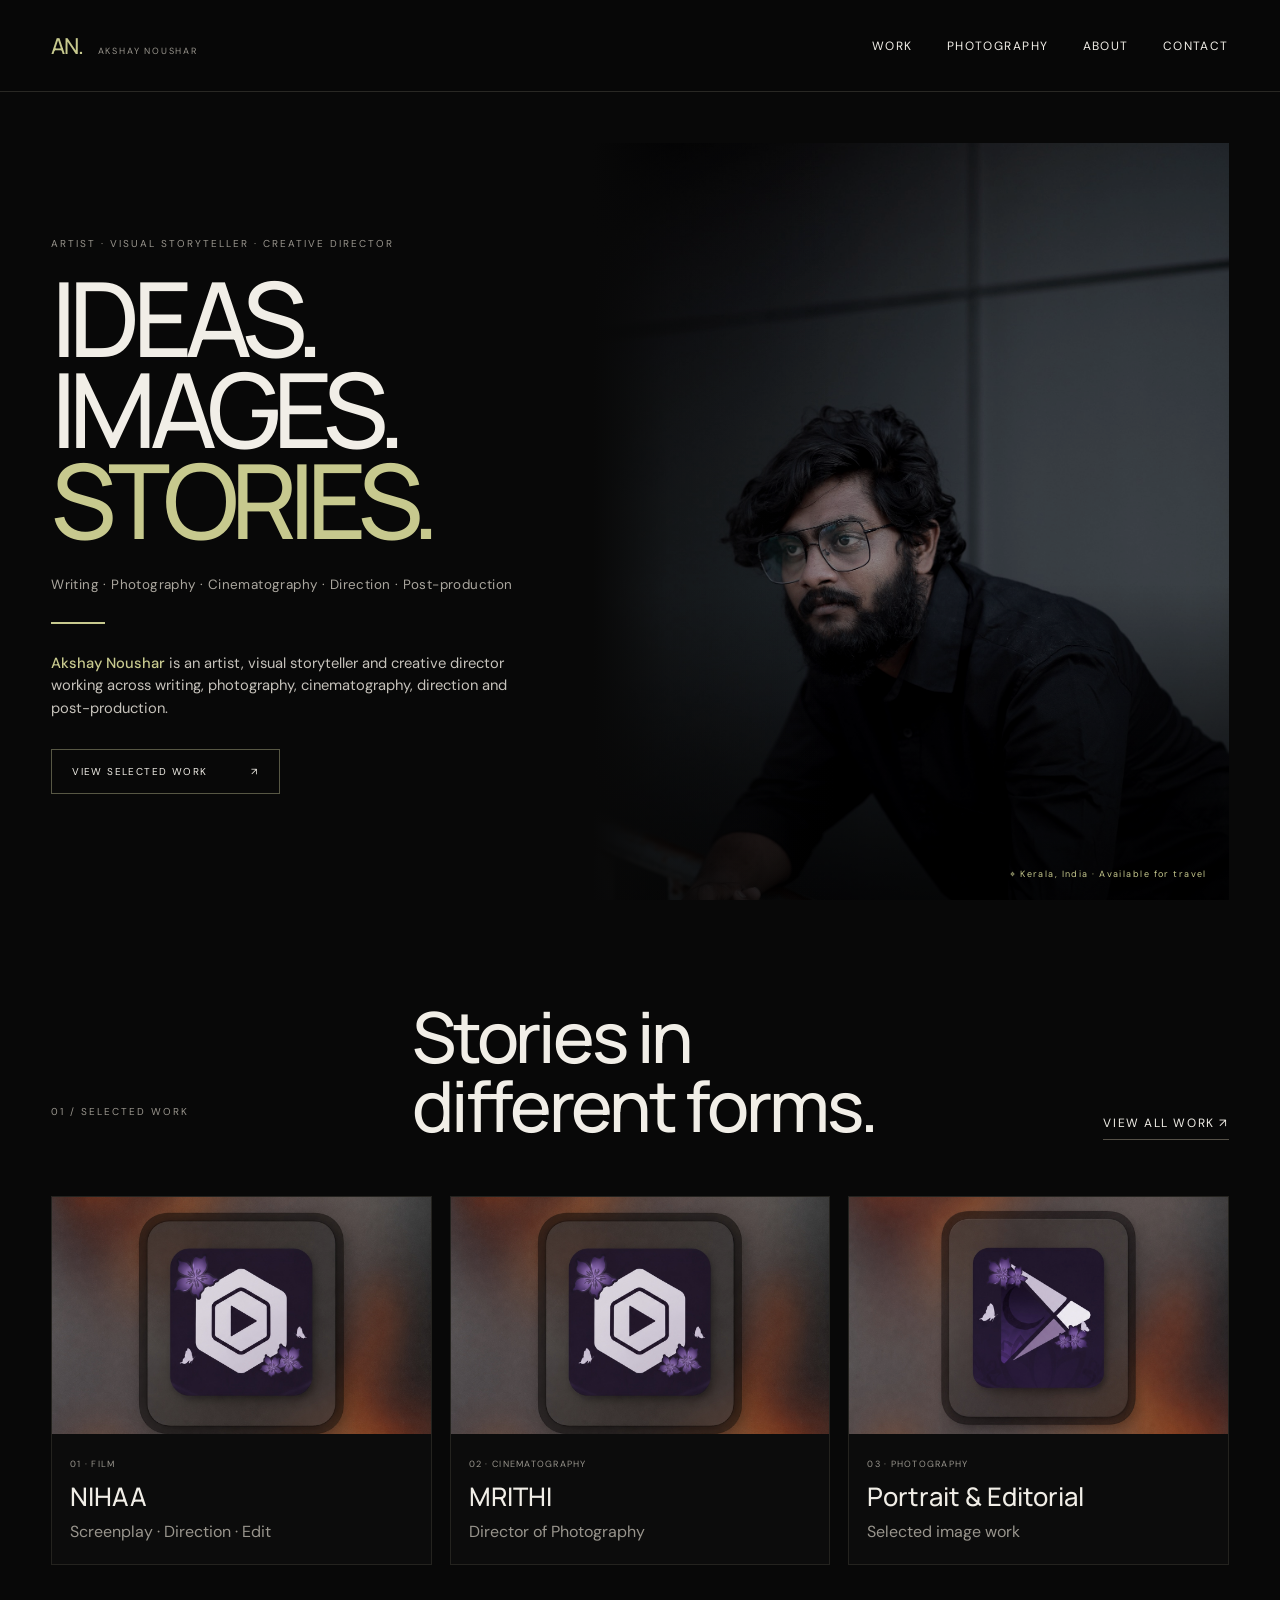
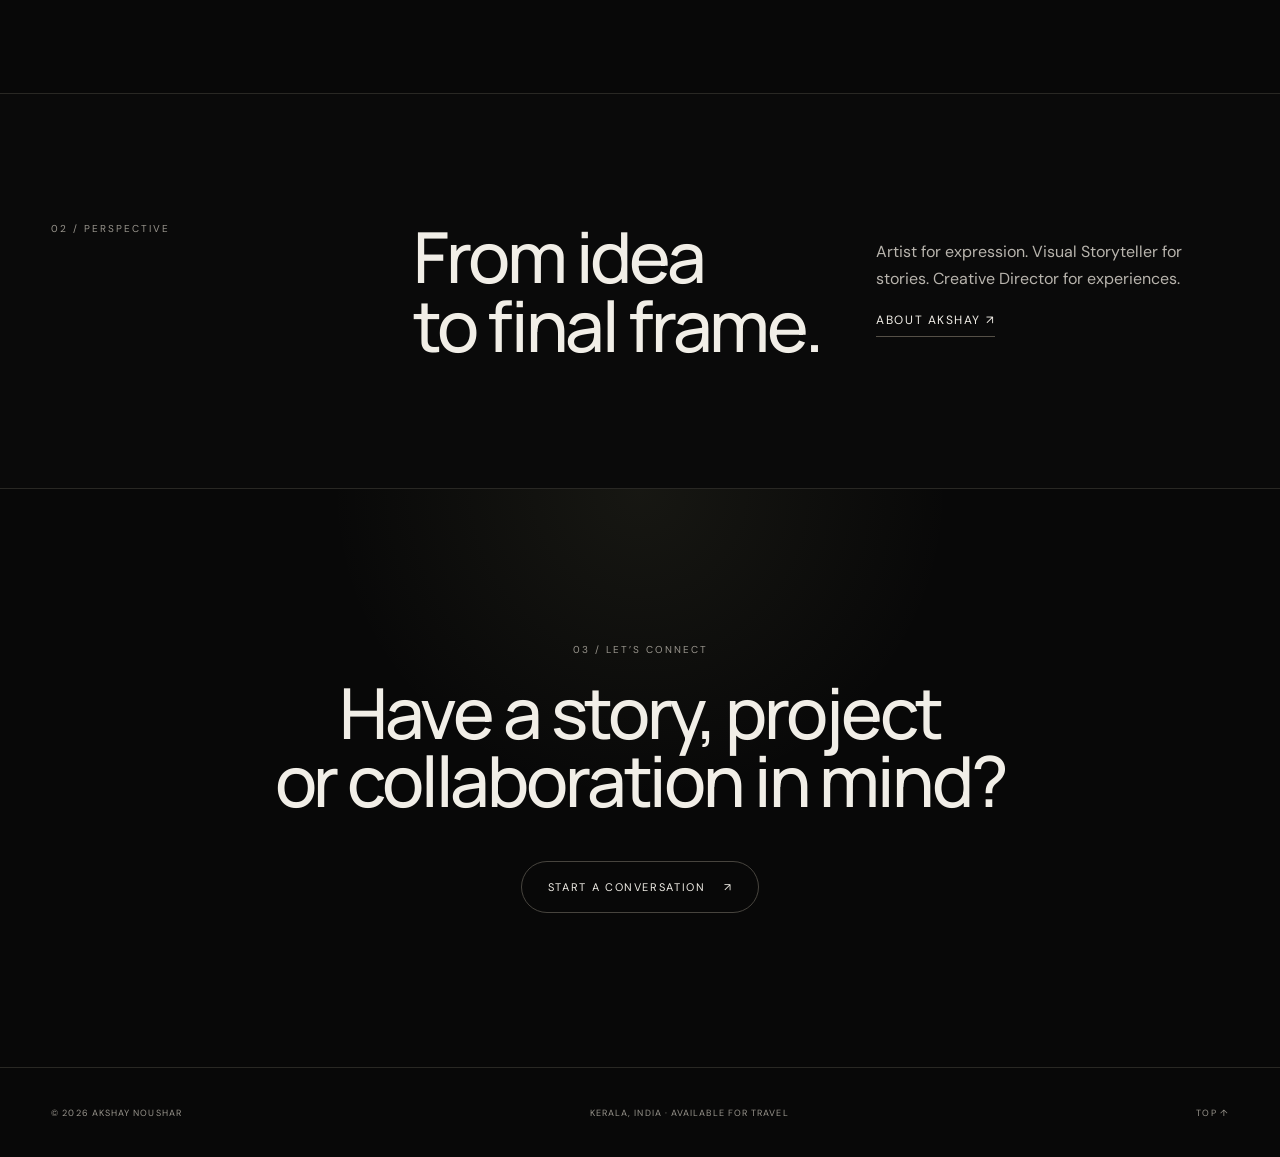
==== commit cfce5f26: "Add files via upload" ====
--- a/index.html
+++ b/index.html
@@ -1,67 +1,26 @@
 <!doctype html>
 <html lang="en">
 <head>
-<meta charset="utf-8">
-<meta name="viewport" content="width=device-width,initial-scale=1">
-<meta name="theme-color" content="#080808">
+<meta charset="utf-8"><meta name="viewport" content="width=device-width,initial-scale=1"><meta name="theme-color" content="#080808">
 <meta name="description" content="Akshay Noushar — Artist, Visual Storyteller and Creative Director. Selected film, cinematography, photography and creative work.">
 <title>Akshay Noushar — Artist · Visual Storyteller · Creative Director</title>
-<link rel="preconnect" href="https://fonts.googleapis.com">
-<link rel="preconnect" href="https://fonts.gstatic.com" crossorigin>
+<link rel="preconnect" href="https://fonts.googleapis.com"><link rel="preconnect" href="https://fonts.gstatic.com" crossorigin>
 <link href="https://fonts.googleapis.com/css2?family=DM+Sans:wght@400;500;600&family=Manrope:wght@400;500;600&display=swap" rel="stylesheet">
 <link rel="stylesheet" href="styles.css">
 </head>
-<body><div id="top"></div><header class="site-header">
-<a class="brand" href="index.html"><strong>AKSHAY NOUSHAR</strong><span>ARTIST · VISUAL STORYTELLER · CREATIVE DIRECTOR</span></a>
-<button class="menu-toggle" type="button" aria-label="Toggle navigation" aria-expanded="false">MENU</button>
-<nav>
-<a href="work/">Work</a>
-<a href="photography/">Photography</a>
-<a href="about/">About</a>
-<a href="contact/">Contact</a>
-</nav>
-</header>
+<body><div id="top"></div>
+<header class="site-header"><a class="brand" href="index.html"><strong>AN.</strong><span>AKSHAY NOUSHAR</span></a><button class="menu-toggle" type="button" aria-label="Toggle navigation" aria-expanded="false">MENU</button><nav><a href="work/">Work</a><a href="photography/">Photography</a><a href="about/">About</a><a href="contact/">Contact</a></nav></header>
 <main>
-<section class="home-hero">
-<div class="hero-copy">
-<p class="kicker">Artist · Visual Storyteller · Creative Director</p>
-<h1>IDEAS.<br><span>IMAGES.</span><br>STORIES.</h1>
-<p class="hero-note">I create ideas, images and stories — and direct how they become experiences.</p>
-<a class="text-link" href="work/">Explore selected work <span>↗</span></a>
-</div>
-<figure class="hero-portrait"><img src="assets/akshay-hero.jpg" alt="Akshay Noushar portrait"><figcaption>AKSHAY NOUSHAR · KERALA, INDIA</figcaption></figure>
+<section class="home-hero v2-hero">
+<div class="hero-copy"><p class="kicker">Artist · Visual Storyteller · Creative Director</p><h1>IDEAS.<br>IMAGES.<br><span>STORIES.</span></h1><p class="hero-disciplines">Writing · Photography · Cinematography · Direction · Post-production</p><div class="hero-rule"></div><p class="hero-note"><strong>Akshay Noushar</strong> is an artist, visual storyteller and creative director working across writing, photography, cinematography, direction and post-production.</p><a class="outline-link" href="work/">View selected work <span>↗</span></a></div>
+<figure class="hero-portrait"><img src="assets/akshay-hero.jpg" alt="Akshay Noushar portrait"><figcaption>⌖ Kerala, India · Available for travel</figcaption></figure>
 </section>
-
-<section class="discipline-strip" aria-label="Disciplines">
-<span>WRITING</span><i>✦</i><span>PHOTOGRAPHY</span><i>✦</i><span>CINEMATOGRAPHY</span><i>✦</i><span>DIRECTION</span><i>✦</i><span>POST-PRODUCTION</span>
-</section>
-
-<section class="selected">
-<div class="section-intro"><p class="kicker">01 / Selected work</p><h2>A few stories,<br>carefully chosen.</h2><a class="text-link" href="work/">View all work ↗</a></div>
-<div class="feature-grid">
-<a class="feature-card feature-wide" href="https://youtu.be/g0v5l4ZB77M?si=HscOxM4LZ2izYEeh" target="_blank" rel="noopener">
-<img src="assets/previews/video-preview.jpg" alt="NIHAA video preview"><div><small>FILM · 2019</small><h3>NIHAA</h3><p>Screenplay · Direction · Edit</p></div></a>
-<a class="feature-card" href="https://youtu.be/LezGsm8gtJg?si=2vTfjHNnw-GvlhfK" target="_blank" rel="noopener">
-<img src="assets/previews/video-preview.jpg" alt="MRITHI video preview"><div><small>CINEMATOGRAPHY</small><h3>MRITHI</h3><p>Director of Photography</p></div></a>
-<a class="feature-card" href="photography/">
-<img src="assets/previews/gallery-preview.jpg" alt="Photography gallery preview"><div><small>PHOTOGRAPHY</small><h3>Portrait & Editorial</h3><p>Selected image work</p></div></a>
-</div>
-</section>
-
-<section class="home-about">
-<p class="kicker">02 / About</p>
-<div><h2>From idea<br>to final frame.</h2><p>Artist for expression. Visual Storyteller for stories. Creative Director for experiences.</p><a class="text-link" href="about/">About Akshay ↗</a></div>
-</section>
-
-<section class="connect-band">
-<p class="kicker">03 / Let’s connect</p>
-<h2>Have a story, project<br>or collaboration in mind?</h2>
-<a class="connect-link" href="contact/">START A CONVERSATION <span>↗</span></a>
-</section>
-</main><footer class="site-footer">
-<span>© <span id="year"></span> Akshay Noushar</span>
-<span>Kerala, India · Available for travel</span>
-<a href="#top">TOP ↑</a>
-</footer>
-<script src="script.js"></script>
-</body></html>+<section class="selected compact-selected"><div class="section-intro"><p class="kicker">01 / Selected work</p><h2>Stories in<br>different forms.</h2><a class="text-link" href="work/">View all work ↗</a></div><div class="feature-grid three-up">
+<a class="feature-card" href="https://youtu.be/g0v5l4ZB77M?si=HscOxM4LZ2izYEeh" target="_blank" rel="noopener"><img src="assets/previews/video-preview.jpg" alt="NIHAA film preview"><div><small>01 · FILM</small><h3>NIHAA</h3><p>Screenplay · Direction · Edit</p></div></a>
+<a class="feature-card" href="https://youtu.be/LezGsm8gtJg?si=2vTfjHNnw-GvlhfK" target="_blank" rel="noopener"><img src="assets/previews/video-preview.jpg" alt="MRITHI cinematography preview"><div><small>02 · CINEMATOGRAPHY</small><h3>MRITHI</h3><p>Director of Photography</p></div></a>
+<a class="feature-card" href="photography/"><img src="assets/previews/gallery-preview.jpg" alt="Portrait and editorial photography preview"><div><small>03 · PHOTOGRAPHY</small><h3>Portrait & Editorial</h3><p>Selected image work</p></div></a>
+</div></section>
+<section class="home-about"><p class="kicker">02 / Perspective</p><div><h2>From idea<br>to final frame.</h2><div><p>Artist for expression. Visual Storyteller for stories. Creative Director for experiences.</p><a class="text-link" href="about/">About Akshay ↗</a></div></div></section>
+<section class="connect-band"><p class="kicker">03 / Let’s connect</p><h2>Have a story, project<br>or collaboration in mind?</h2><a class="connect-link" href="contact/">START A CONVERSATION <span>↗</span></a></section>
+</main>
+<footer class="site-footer"><span>© <span id="year"></span> Akshay Noushar</span><span>Kerala, India · Available for travel</span><a href="#top">TOP ↑</a></footer><script src="script.js"></script></body></html>
--- a/styles.css
+++ b/styles.css
@@ -25,3 +25,9 @@
 .form-status{min-height:1.4em;font-size:12px;color:#aaa;margin-top:14px}
 button:disabled,input[type=submit]:disabled{opacity:.45;cursor:wait}
 @media(max-width:760px){.brand span{display:none}.discipline-strip{gap:12px;overflow:hidden}.journey-track{gap:9px}}
+
+/* V2 FINAL — reference-led editorial homepage */
+.site-header{position:sticky;top:0}.brand{display:flex;align-items:baseline;gap:14px}.brand strong{font:500 22px/1 Manrope;letter-spacing:-.04em;color:#c7c98e}.brand span{font-size:9px;letter-spacing:.2em}.v2-hero{min-height:calc(100svh - 92px);grid-template-columns:.92fr 1.08fr;gap:0;padding:clamp(28px,4vw,56px) var(--pad) 0;align-items:stretch}.v2-hero .hero-copy{padding:clamp(28px,4vw,54px) clamp(28px,4vw,64px) clamp(38px,5vw,70px) 0;display:flex;flex-direction:column;justify-content:center;z-index:2}.v2-hero .hero-copy h1{font-size:clamp(72px,8.1vw,132px);line-height:.88;letter-spacing:-.075em}.v2-hero .hero-copy h1 span{color:#c7c98e}.hero-disciplines{font-size:clamp(11px,1.05vw,15px);letter-spacing:.03em;color:#aaa69e;line-height:1.7;margin:28px 0 0;max-width:600px}.hero-rule{width:54px;height:2px;background:#c7c98e;margin:26px 0 4px}.v2-hero .hero-note{font-size:clamp(14px,1.15vw,18px);max-width:540px;margin:24px 0 30px;color:#c6c2bb}.v2-hero .hero-note strong{color:#c7c98e;font-weight:500}.outline-link{display:inline-flex;align-items:center;justify-content:space-between;gap:44px;width:max-content;border:1px solid #575744;padding:15px 20px;font-size:10px;letter-spacing:.14em;text-transform:uppercase;transition:.25s}.outline-link:hover{background:#c7c98e;color:#0b0b0b}.v2-hero .hero-portrait{min-height:650px}.v2-hero .hero-portrait img{position:absolute;inset:0;height:100%;object-position:center 35%;filter:saturate(.72) brightness(.76) contrast(1.08)}.v2-hero .hero-portrait:before{content:"";position:absolute;z-index:1;inset:0;background:linear-gradient(90deg,#080808 0%,rgba(8,8,8,.4) 12%,transparent 38%)}.v2-hero .hero-portrait:after{background:linear-gradient(180deg,transparent 58%,rgba(0,0,0,.72))}.v2-hero .hero-portrait figcaption{left:auto;right:22px;color:#c7c98e}.compact-selected{padding-top:clamp(70px,8vw,120px)}.three-up{grid-template-columns:repeat(3,1fr);gap:18px}.three-up .feature-card{border:1px solid #24231f;background:#0c0c0c;overflow:hidden}.three-up .feature-card img{aspect-ratio:16/10}.three-up .feature-card>div{padding:17px 18px 22px}.three-up .feature-card h3{font-size:clamp(20px,2vw,30px)}.three-up .feature-card:hover{border-color:#575744}.section-intro{grid-template-columns:.7fr 1.4fr auto}.home-about{background:#0a0a0a}.connect-band{background:radial-gradient(circle at 50% 0%,rgba(199,201,142,.08),transparent 36%)}
+@media(max-width:900px){.v2-hero{grid-template-columns:1fr;padding-bottom:0}.v2-hero .hero-copy{padding-right:0}.v2-hero .hero-portrait{min-height:62svh}.three-up{grid-template-columns:1fr 1fr}.three-up .feature-card:last-child{grid-column:1/-1}.section-intro{grid-template-columns:1fr}}
+@media(max-width:620px){.brand span{display:none}.v2-hero .hero-copy h1{font-size:clamp(62px,20vw,96px)}.v2-hero .hero-portrait{min-height:55svh}.three-up{grid-template-columns:1fr}.three-up .feature-card:last-child{grid-column:auto}.hero-disciplines{max-width:320px}.outline-link{width:100%}}
+@media(prefers-reduced-motion:no-preference){.v2-hero .hero-copy>*{animation:riseIn .7s both}.v2-hero .hero-copy>*:nth-child(2){animation-delay:.08s}.v2-hero .hero-copy>*:nth-child(3){animation-delay:.14s}.v2-hero .hero-copy>*:nth-child(5){animation-delay:.2s}.v2-hero .hero-copy>*:nth-child(6){animation-delay:.26s}.v2-hero .hero-portrait{animation:softReveal 1s .12s both}@keyframes riseIn{from{opacity:0;transform:translateY(18px)}to{opacity:1;transform:none}}@keyframes softReveal{from{opacity:0;transform:scale(1.015)}to{opacity:1;transform:none}}}
